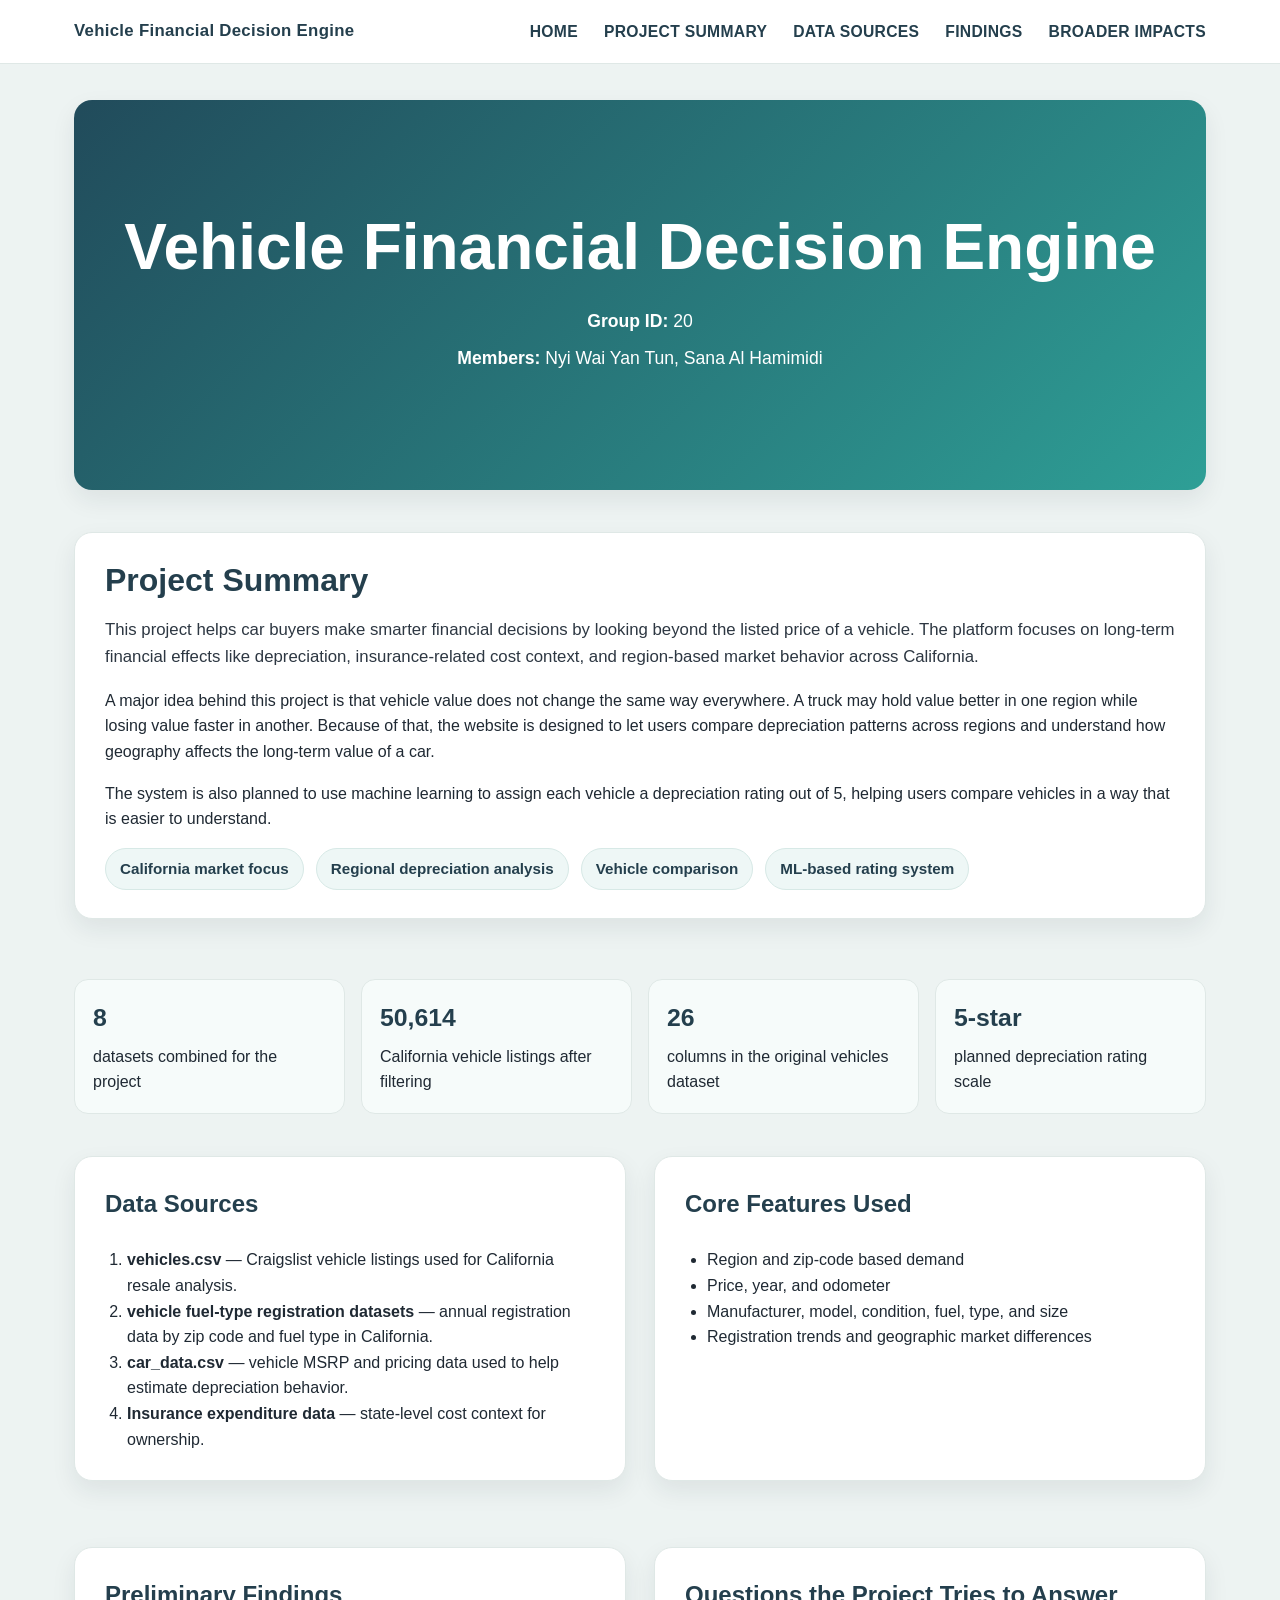
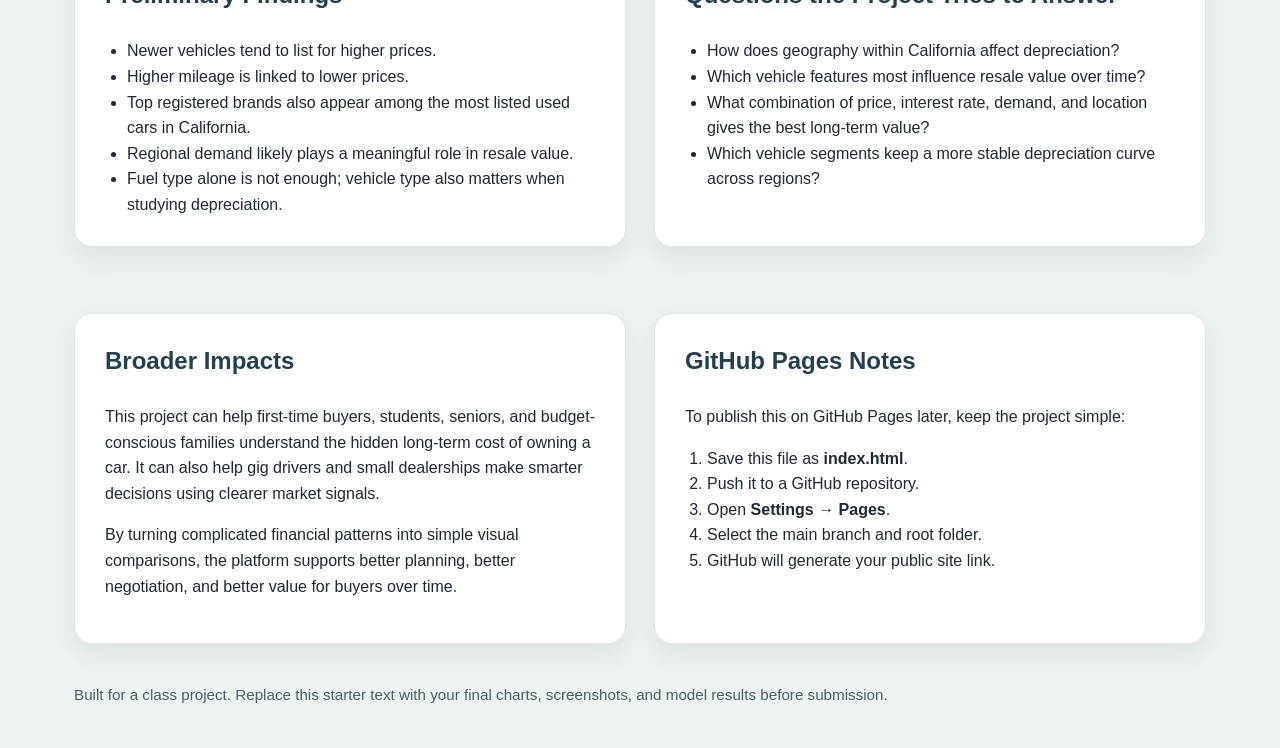
==== index.html @ 48df0db7 "Rename vehicle_financial_decision_engine_site.html to index.html" ====
<!DOCTYPE html>
<html lang="en">
<head>
  <meta charset="UTF-8" />
  <meta name="viewport" content="width=device-width, initial-scale=1.0" />
  <title>Vehicle Financial Decision Engine</title>
  <style>
    :root {
      --bg: #edf3f2;
      --card: #ffffff;
      --text: #243f4d;
      --muted: #4e5f68;
      --accent1: #214b5b;
      --accent2: #2e9f96;
      --border: #dfe8e6;
      --shadow: 0 10px 25px rgba(22, 42, 51, 0.08);
      --radius: 18px;
      --maxw: 1180px;
    }

    * { box-sizing: border-box; }
    html { scroll-behavior: smooth; }
    body {
      margin: 0;
      font-family: Arial, Helvetica, sans-serif;
      background: var(--bg);
      color: #1f2933;
      line-height: 1.6;
    }

    .navbar {
      position: sticky;
      top: 0;
      z-index: 1000;
      background: rgba(255,255,255,0.96);
      backdrop-filter: blur(8px);
      border-bottom: 1px solid var(--border);
    }

    .nav-inner {
      max-width: var(--maxw);
      margin: 0 auto;
      padding: 18px 24px;
      display: flex;
      justify-content: space-between;
      align-items: center;
      gap: 24px;
    }

    .brand {
      font-size: 1.05rem;
      font-weight: 800;
      color: var(--text);
      letter-spacing: 0.3px;
    }

    .nav-links {
      display: flex;
      flex-wrap: wrap;
      gap: 26px;
    }

    .nav-links a {
      text-decoration: none;
      color: var(--text);
      font-weight: 800;
      font-size: 0.98rem;
      letter-spacing: 0.3px;
    }

    .section {
      max-width: var(--maxw);
      margin: 0 auto;
      padding: 18px 24px 0;
    }

    .hero {
      margin-top: 18px;
      background: linear-gradient(135deg, var(--accent1), var(--accent2));
      color: white;
      border-radius: var(--radius);
      min-height: 390px;
      display: flex;
      align-items: center;
      justify-content: center;
      text-align: center;
      box-shadow: var(--shadow);
      padding: 40px 28px;
    }

    .hero h1 {
      margin: 0 0 16px;
      font-size: clamp(2rem, 5vw, 4rem);
      line-height: 1.18;
      font-weight: 800;
    }

    .hero .meta {
      margin-top: 22px;
      font-size: 1.1rem;
    }

    .hero .meta p {
      margin: 8px 0;
    }

    .card {
      background: var(--card);
      border: 1px solid var(--border);
      border-radius: var(--radius);
      box-shadow: var(--shadow);
      padding: 28px 30px;
      margin: 24px 0;
    }

    .card h2 {
      margin-top: 0;
      margin-bottom: 18px;
      color: var(--text);
      font-size: 2rem;
      line-height: 1.2;
    }

    .card h3 {
      color: var(--text);
      margin-top: 0;
      font-size: 1.5rem;
    }

    .lead {
      font-size: 1.05rem;
      color: #2d3742;
    }

    .grid-2 {
      display: grid;
      grid-template-columns: repeat(2, minmax(0, 1fr));
      gap: 28px;
    }

    .pill-row {
      display: flex;
      flex-wrap: wrap;
      gap: 12px;
      margin-top: 16px;
    }

    .pill {
      background: #eef7f6;
      color: var(--text);
      border: 1px solid #d7e9e6;
      padding: 8px 14px;
      border-radius: 999px;
      font-weight: 700;
      font-size: 0.95rem;
    }

    ul.clean, ol.clean {
      padding-left: 22px;
      margin: 0;
    }

    .stat-grid {
      display: grid;
      grid-template-columns: repeat(4, minmax(0, 1fr));
      gap: 16px;
      margin-top: 18px;
    }

    .stat {
      background: #f6fbfa;
      border: 1px solid var(--border);
      border-radius: 14px;
      padding: 18px;
    }

    .stat strong {
      display: block;
      font-size: 1.55rem;
      color: var(--text);
      margin-bottom: 6px;
    }

    .footer {
      max-width: var(--maxw);
      margin: 10px auto 40px;
      padding: 0 24px;
      color: var(--muted);
      font-size: 0.95rem;
    }

    .footer a {
      color: var(--text);
    }

    @media (max-width: 900px) {
      .grid-2, .stat-grid {
        grid-template-columns: 1fr;
      }

      .nav-inner {
        flex-direction: column;
        align-items: flex-start;
      }

      .nav-links {
        gap: 14px 18px;
      }

      .hero {
        min-height: 320px;
      }
    }
  </style>
</head>
<body>
  <header class="navbar">
    <div class="nav-inner">
      <div class="brand">Vehicle Financial Decision Engine</div>
      <nav class="nav-links">
        <a href="#home">HOME</a>
        <a href="#summary">PROJECT SUMMARY</a>
        <a href="#data">DATA SOURCES</a>
        <a href="#findings">FINDINGS</a>
        <a href="#impact">BROADER IMPACTS</a>
      </nav>
    </div>
  </header>

  <main>
    <section class="section" id="home">
      <div class="hero">
        <div>
          <h1>Vehicle Financial Decision Engine</h1>
          <div class="meta">
            <p><strong>Group ID:</strong> 20</p>
            <p><strong>Members:</strong> Nyi Wai Yan Tun, Sana Al Hamimidi</p>
          </div>
        </div>
      </div>
    </section>

    <section class="section" id="summary">
      <div class="card">
        <h2>Project Summary</h2>
        <p class="lead">
          This project helps car buyers make smarter financial decisions by looking beyond the listed price of a vehicle.
          The platform focuses on long-term financial effects like depreciation, insurance-related cost context, and
          region-based market behavior across California.
        </p>
        <p>
          A major idea behind this project is that vehicle value does not change the same way everywhere. A truck may hold
          value better in one region while losing value faster in another. Because of that, the website is designed to let
          users compare depreciation patterns across regions and understand how geography affects the long-term value of a car.
        </p>
        <p>
          The system is also planned to use machine learning to assign each vehicle a depreciation rating out of 5, helping
          users compare vehicles in a way that is easier to understand.
        </p>
        <div class="pill-row">
          <span class="pill">California market focus</span>
          <span class="pill">Regional depreciation analysis</span>
          <span class="pill">Vehicle comparison</span>
          <span class="pill">ML-based rating system</span>
        </div>
      </div>
    </section>

    <section class="section">
      <div class="stat-grid">
        <div class="stat"><strong>8</strong><span>datasets combined for the project</span></div>
        <div class="stat"><strong>50,614</strong><span>California vehicle listings after filtering</span></div>
        <div class="stat"><strong>26</strong><span>columns in the original vehicles dataset</span></div>
        <div class="stat"><strong>5-star</strong><span>planned depreciation rating scale</span></div>
      </div>
    </section>

    <section class="section" id="data">
      <div class="grid-2">
        <div class="card">
          <h3>Data Sources</h3>
          <ol class="clean">
            <li><strong>vehicles.csv</strong> — Craigslist vehicle listings used for California resale analysis.</li>
            <li><strong>vehicle fuel-type registration datasets</strong> — annual registration data by zip code and fuel type in California.</li>
            <li><strong>car_data.csv</strong> — vehicle MSRP and pricing data used to help estimate depreciation behavior.</li>
            <li><strong>Insurance expenditure data</strong> — state-level cost context for ownership.</li>
          </ol>
        </div>

        <div class="card">
          <h3>Core Features Used</h3>
          <ul class="clean">
            <li>Region and zip-code based demand</li>
            <li>Price, year, and odometer</li>
            <li>Manufacturer, model, condition, fuel, type, and size</li>
            <li>Registration trends and geographic market differences</li>
          </ul>
        </div>
      </div>
    </section>

    <section class="section" id="findings">
      <div class="grid-2">
        <div class="card">
          <h3>Preliminary Findings</h3>
          <ul class="clean">
            <li>Newer vehicles tend to list for higher prices.</li>
            <li>Higher mileage is linked to lower prices.</li>
            <li>Top registered brands also appear among the most listed used cars in California.</li>
            <li>Regional demand likely plays a meaningful role in resale value.</li>
            <li>Fuel type alone is not enough; vehicle type also matters when studying depreciation.</li>
          </ul>
        </div>

        <div class="card">
          <h3>Questions the Project Tries to Answer</h3>
          <ul class="clean">
            <li>How does geography within California affect depreciation?</li>
            <li>Which vehicle features most influence resale value over time?</li>
            <li>What combination of price, interest rate, demand, and location gives the best long-term value?</li>
            <li>Which vehicle segments keep a more stable depreciation curve across regions?</li>
          </ul>
        </div>
      </div>
    </section>

    <section class="section" id="impact">
      <div class="grid-2">
        <div class="card">
          <h3>Broader Impacts</h3>
          <p>
            This project can help first-time buyers, students, seniors, and budget-conscious families understand the hidden
            long-term cost of owning a car. It can also help gig drivers and small dealerships make smarter decisions using
            clearer market signals.
          </p>
          <p>
            By turning complicated financial patterns into simple visual comparisons, the platform supports better planning,
            better negotiation, and better value for buyers over time.
          </p>
        </div>

        <div class="card">
          <h3>GitHub Pages Notes</h3>
          <p>To publish this on GitHub Pages later, keep the project simple:</p>
          <ol class="clean">
            <li>Save this file as <strong>index.html</strong>.</li>
            <li>Push it to a GitHub repository.</li>
            <li>Open <strong>Settings → Pages</strong>.</li>
            <li>Select the main branch and root folder.</li>
            <li>GitHub will generate your public site link.</li>
          </ol>
        </div>
      </div>
    </section>
  </main>

  <footer class="footer">
    <p>
      Built for a class project. Replace this starter text with your final charts, screenshots, and model results before submission.
    </p>
  </footer>
</body>
</html>
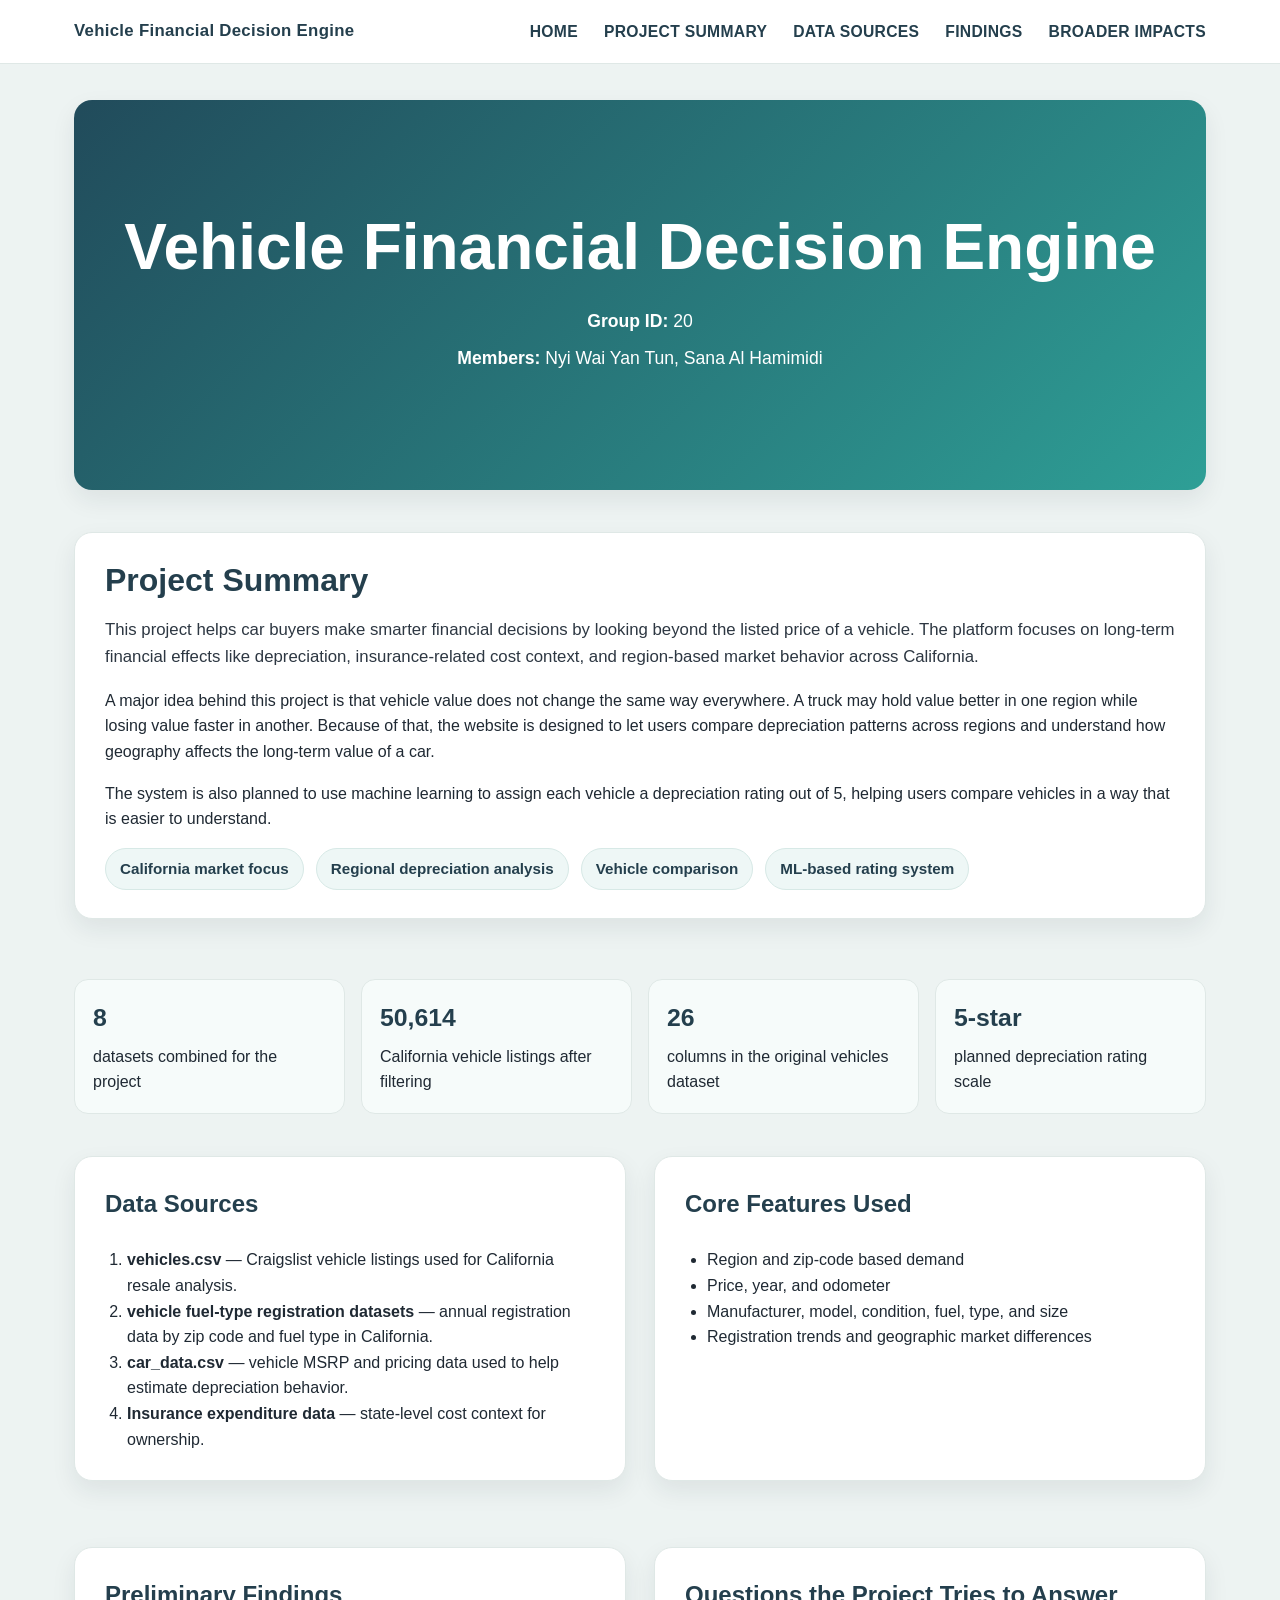
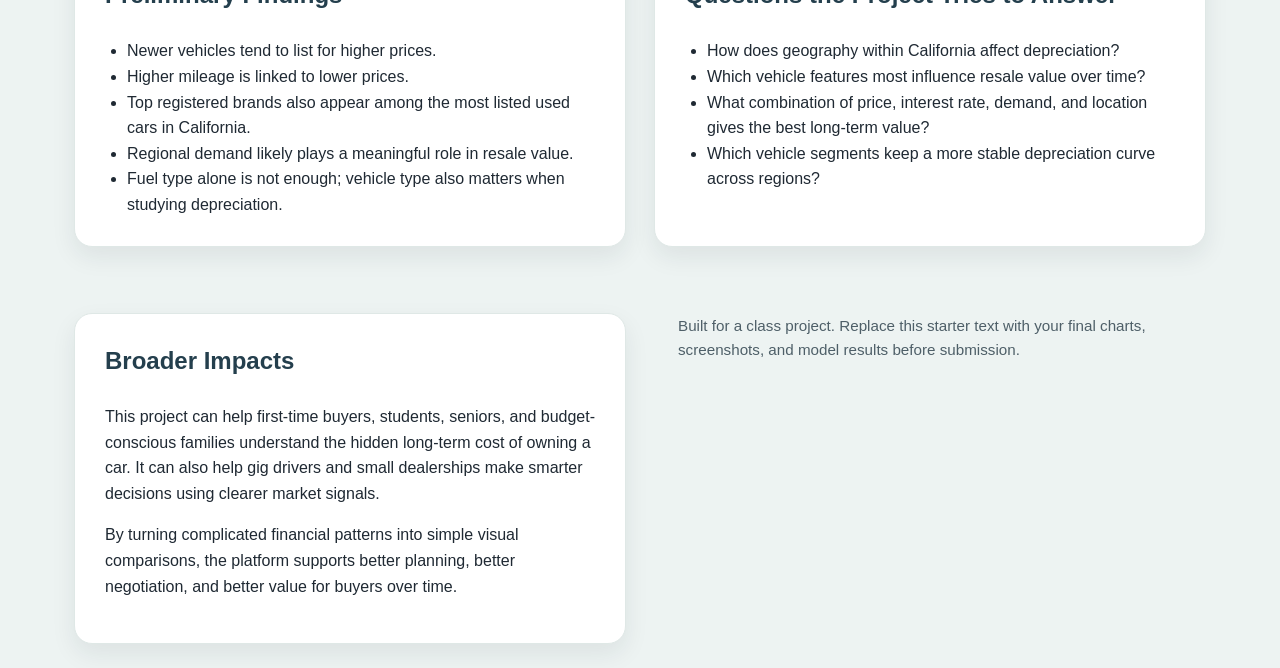
==== commit fc8b8d23: "index.html" ====
--- a/index.html
+++ b/index.html
@@ -339,21 +339,7 @@
           </p>
         </div>
 
-        <div class="card">
-          <h3>GitHub Pages Notes</h3>
-          <p>To publish this on GitHub Pages later, keep the project simple:</p>
-          <ol class="clean">
-            <li>Save this file as <strong>index.html</strong>.</li>
-            <li>Push it to a GitHub repository.</li>
-            <li>Open <strong>Settings → Pages</strong>.</li>
-            <li>Select the main branch and root folder.</li>
-            <li>GitHub will generate your public site link.</li>
-          </ol>
-        </div>
-      </div>
-    </section>
-  </main>
-
+       
   <footer class="footer">
     <p>
       Built for a class project. Replace this starter text with your final charts, screenshots, and model results before submission.
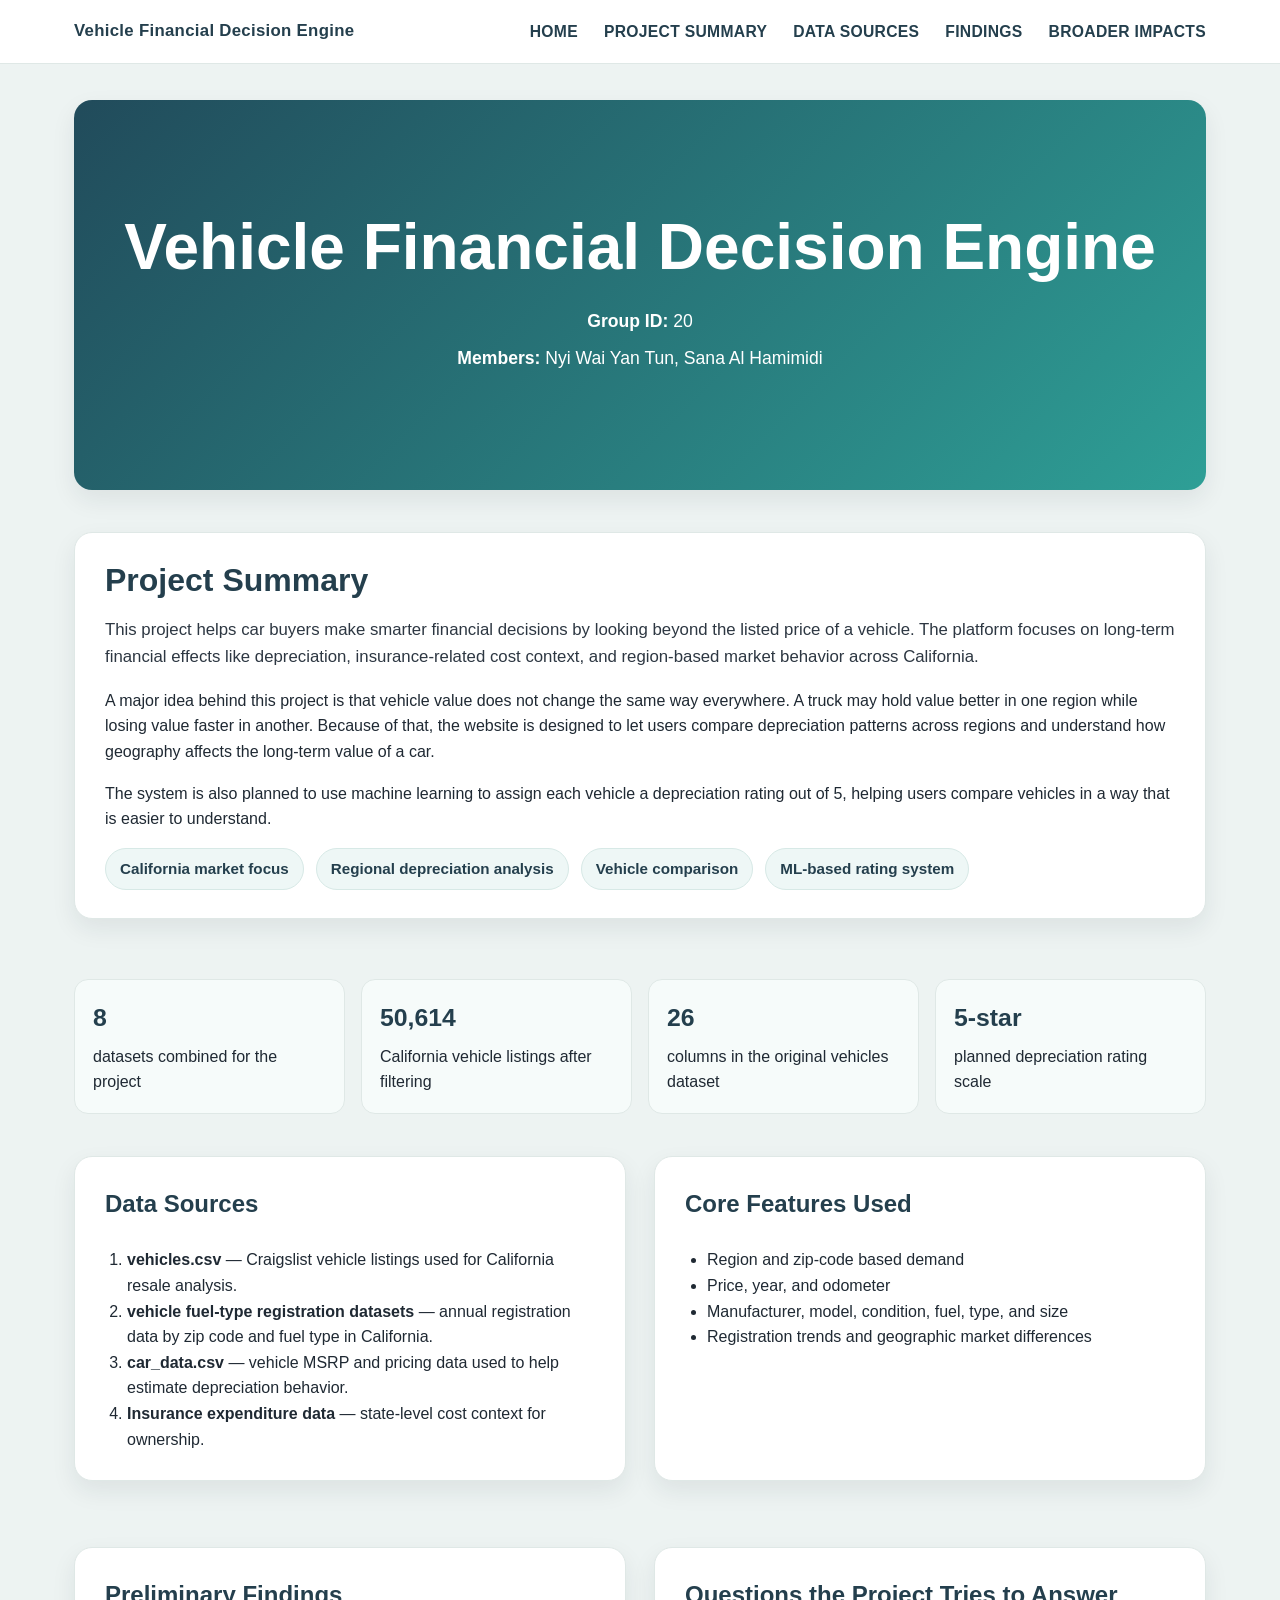
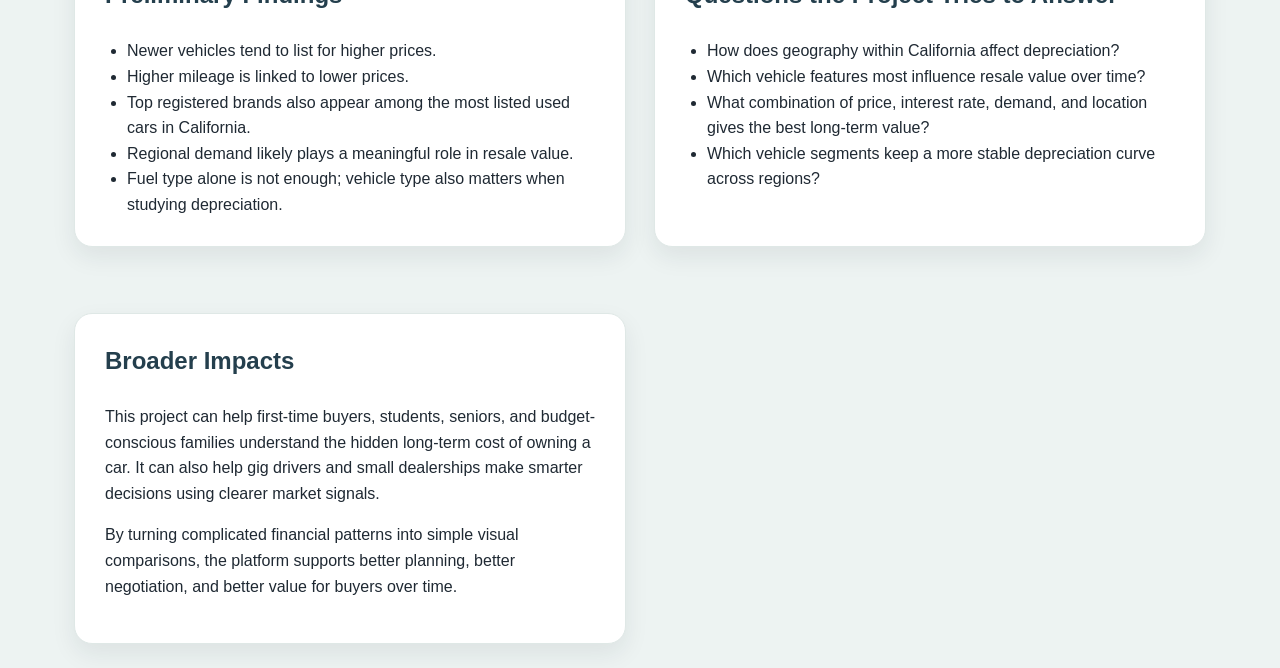
==== commit cb7ae58f: "index.html" ====
--- a/index.html
+++ b/index.html
@@ -342,7 +342,7 @@
        
   <footer class="footer">
     <p>
-      Built for a class project. Replace this starter text with your final charts, screenshots, and model results before submission.
+      
     </p>
   </footer>
 </body>
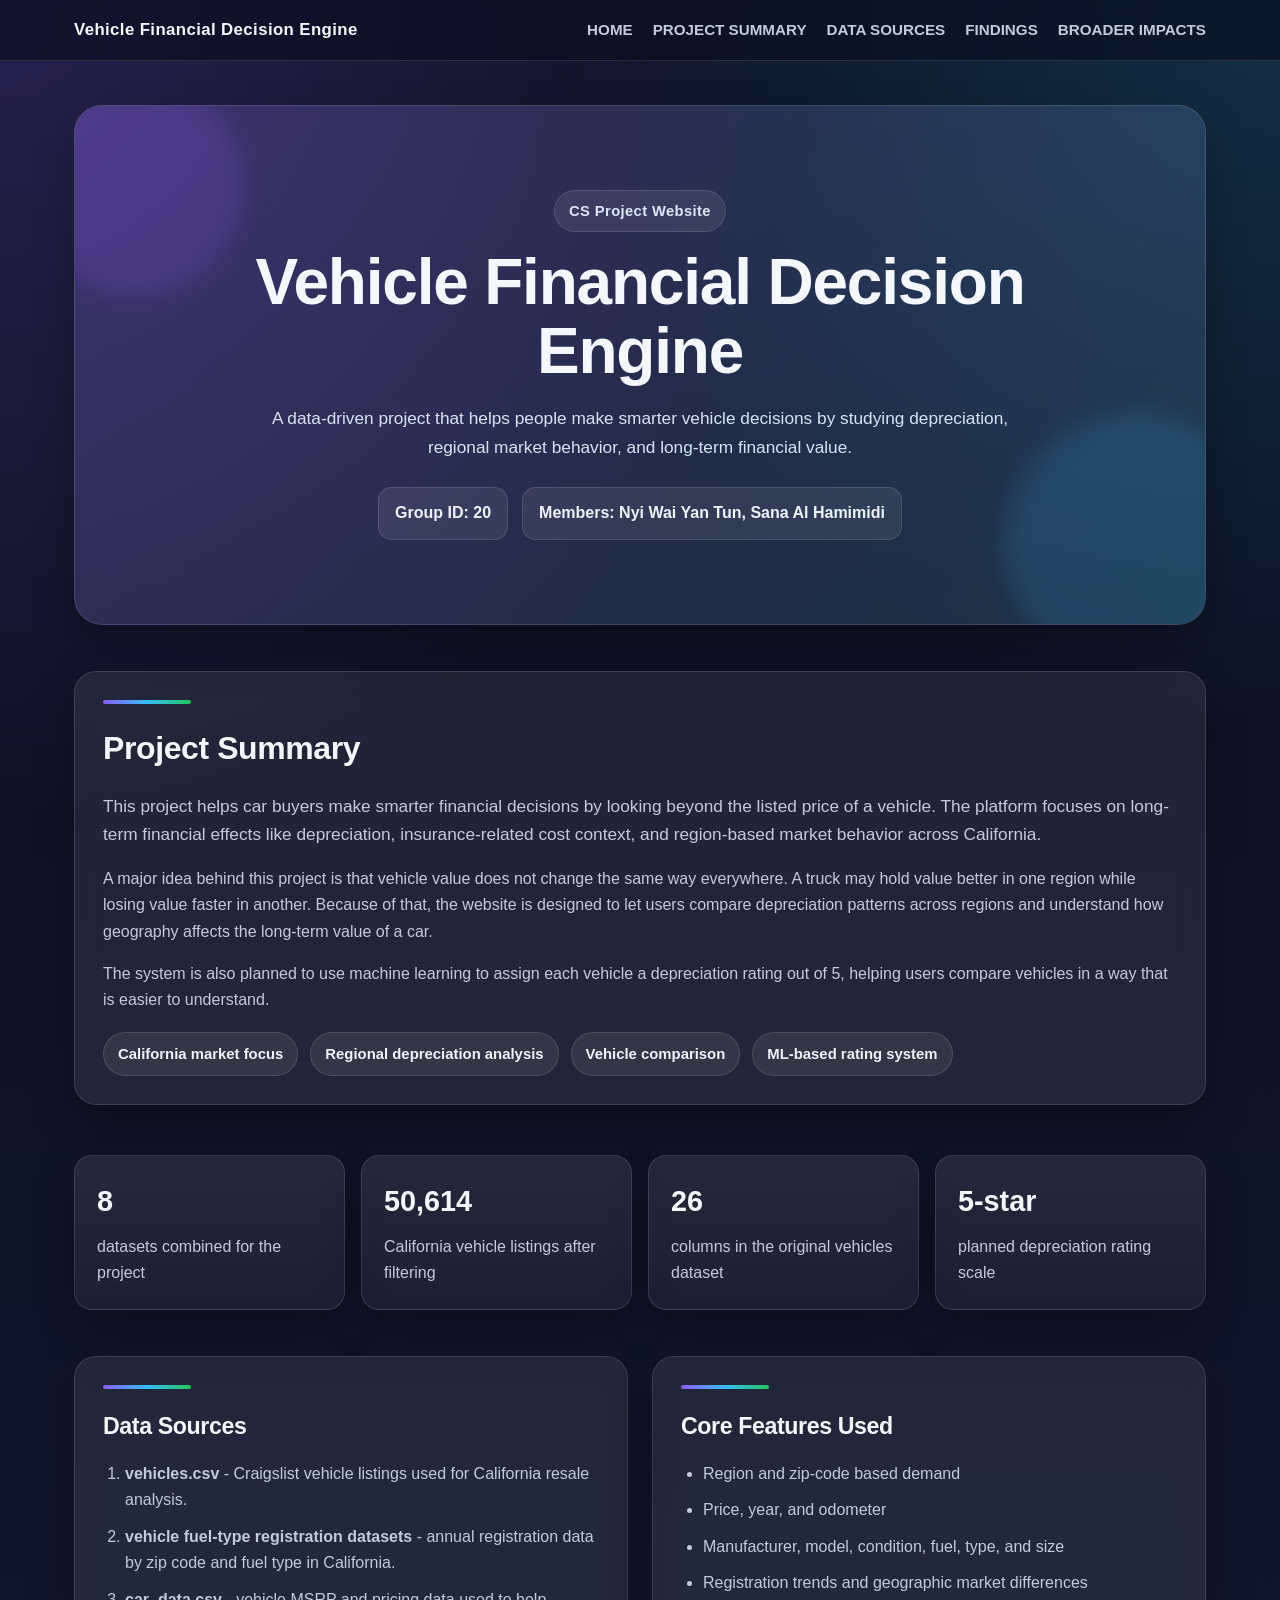
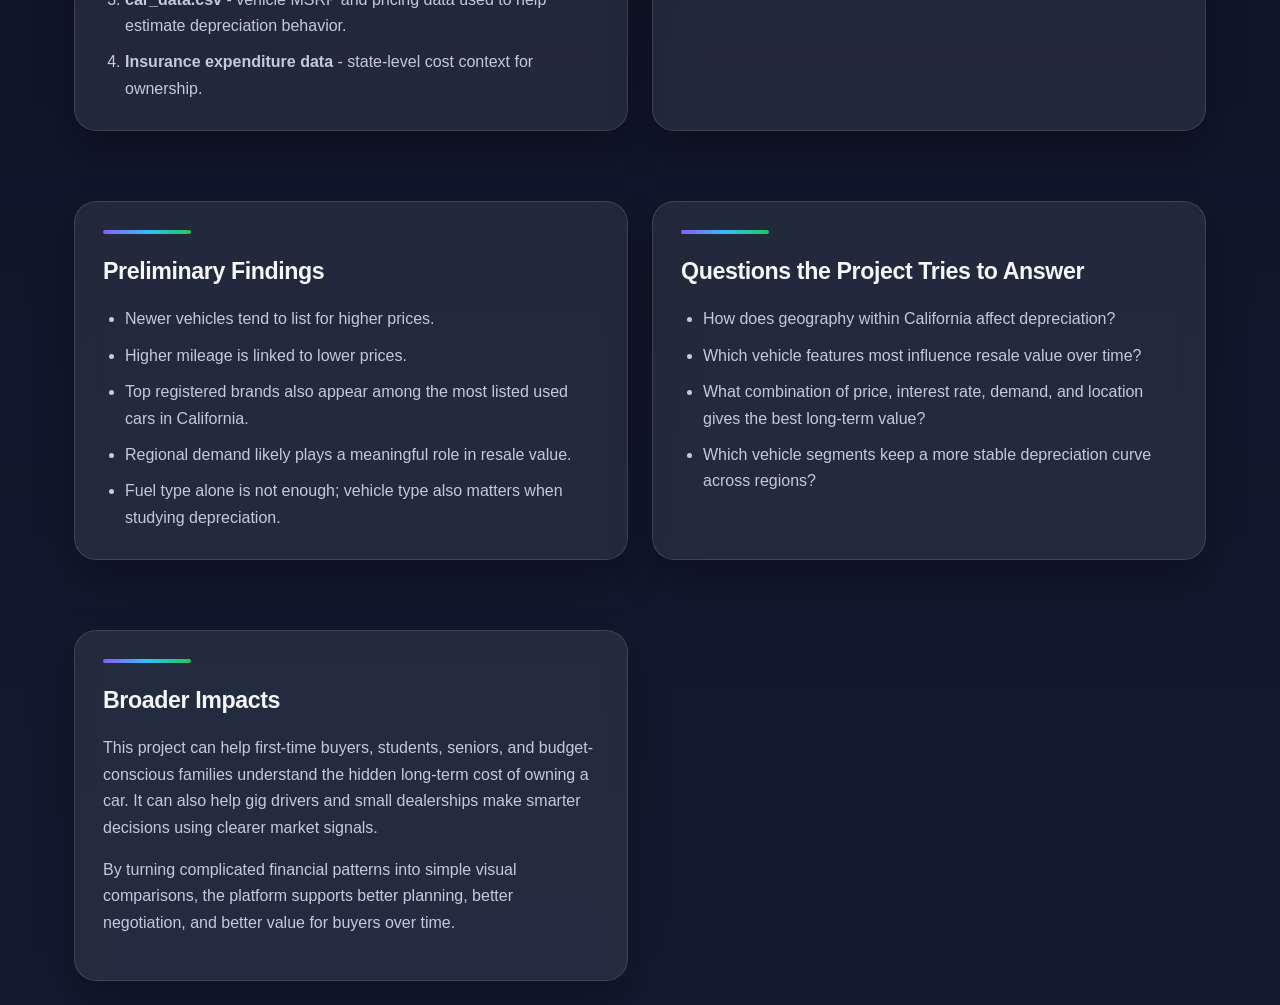
==== commit e49b5bea: "index.html" ====
--- a/index.html
+++ b/index.html
@@ -6,15 +6,18 @@
   <title>Vehicle Financial Decision Engine</title>
   <style>
     :root {
-      --bg: #edf3f2;
-      --card: #ffffff;
-      --text: #243f4d;
-      --muted: #4e5f68;
-      --accent1: #214b5b;
-      --accent2: #2e9f96;
-      --border: #dfe8e6;
-      --shadow: 0 10px 25px rgba(22, 42, 51, 0.08);
-      --radius: 18px;
+      --bg: #0b1020;
+      --bg2: #121a30;
+      --panel: rgba(255,255,255,0.08);
+      --panel-solid: #151d35;
+      --text: #f4f7fb;
+      --muted: #c2cbdb;
+      --line: rgba(255,255,255,0.12);
+      --accent: #8b5cf6;
+      --accent2: #22c55e;
+      --accent3: #38bdf8;
+      --shadow: 0 18px 40px rgba(0,0,0,0.28);
+      --radius: 22px;
       --maxw: 1180px;
     }
 
@@ -22,178 +25,258 @@
     html { scroll-behavior: smooth; }
     body {
       margin: 0;
-      font-family: Arial, Helvetica, sans-serif;
-      background: var(--bg);
-      color: #1f2933;
-      line-height: 1.6;
-    }
+      font-family: Inter, Arial, Helvetica, sans-serif;
+      color: var(--text);
+      background:
+        radial-gradient(circle at top left, rgba(139,92,246,0.22), transparent 28%),
+        radial-gradient(circle at top right, rgba(56,189,248,0.18), transparent 25%),
+        linear-gradient(180deg, var(--bg), var(--bg2));
+      line-height: 1.65;
+    }
+
+    a { color: inherit; }
 
     .navbar {
       position: sticky;
       top: 0;
       z-index: 1000;
-      background: rgba(255,255,255,0.96);
-      backdrop-filter: blur(8px);
-      border-bottom: 1px solid var(--border);
+      background: rgba(11,16,32,0.72);
+      backdrop-filter: blur(14px);
+      border-bottom: 1px solid var(--line);
     }
 
     .nav-inner {
       max-width: var(--maxw);
       margin: 0 auto;
-      padding: 18px 24px;
+      padding: 16px 24px;
       display: flex;
       justify-content: space-between;
       align-items: center;
-      gap: 24px;
+      gap: 22px;
     }
 
     .brand {
+      font-weight: 800;
+      letter-spacing: 0.4px;
       font-size: 1.05rem;
-      font-weight: 800;
-      color: var(--text);
-      letter-spacing: 0.3px;
     }
 
     .nav-links {
       display: flex;
       flex-wrap: wrap;
-      gap: 26px;
+      gap: 20px;
     }
 
     .nav-links a {
       text-decoration: none;
-      color: var(--text);
-      font-weight: 800;
-      font-size: 0.98rem;
-      letter-spacing: 0.3px;
-    }
+      color: var(--muted);
+      font-weight: 700;
+      font-size: 0.95rem;
+      transition: 0.2s ease;
+    }
+
+    .nav-links a:hover { color: var(--text); }
 
     .section {
       max-width: var(--maxw);
       margin: 0 auto;
-      padding: 18px 24px 0;
+      padding: 22px 24px 0;
     }
 
     .hero {
-      margin-top: 18px;
-      background: linear-gradient(135deg, var(--accent1), var(--accent2));
-      color: white;
-      border-radius: var(--radius);
-      min-height: 390px;
+      margin-top: 22px;
+      border: 1px solid var(--line);
+      border-radius: 28px;
+      box-shadow: var(--shadow);
+      overflow: hidden;
+      background:
+        linear-gradient(135deg, rgba(139,92,246,0.18), rgba(56,189,248,0.1)),
+        rgba(255,255,255,0.05);
+    }
+
+    .hero-inner {
+      padding: 84px 42px;
+      min-height: 430px;
+      display: grid;
+      place-items: center;
+      text-align: center;
+      position: relative;
+    }
+
+    .hero-inner::before,
+    .hero-inner::after {
+      content: "";
+      position: absolute;
+      border-radius: 999px;
+      filter: blur(12px);
+      opacity: 0.85;
+    }
+
+    .hero-inner::before {
+      width: 220px;
+      height: 220px;
+      background: rgba(139,92,246,0.24);
+      top: -30px;
+      left: -50px;
+    }
+
+    .hero-inner::after {
+      width: 260px;
+      height: 260px;
+      background: rgba(56,189,248,0.18);
+      bottom: -50px;
+      right: -60px;
+    }
+
+    .hero-content {
+      position: relative;
+      z-index: 1;
+      max-width: 940px;
+    }
+
+    .eyebrow {
+      display: inline-block;
+      margin-bottom: 16px;
+      padding: 8px 14px;
+      border-radius: 999px;
+      background: rgba(255,255,255,0.08);
+      border: 1px solid var(--line);
+      color: #dce7f9;
+      font-size: 0.92rem;
+      font-weight: 700;
+      letter-spacing: 0.4px;
+    }
+
+    .hero h1 {
+      margin: 0;
+      font-size: clamp(2.3rem, 5vw, 4.7rem);
+      line-height: 1.08;
+      letter-spacing: -1.2px;
+    }
+
+    .hero p {
+      margin: 18px auto 0;
+      max-width: 760px;
+      color: #d7e3f4;
+      font-size: 1.08rem;
+    }
+
+    .hero-meta {
+      margin-top: 26px;
       display: flex;
-      align-items: center;
       justify-content: center;
-      text-align: center;
-      box-shadow: var(--shadow);
-      padding: 40px 28px;
-    }
-
-    .hero h1 {
-      margin: 0 0 16px;
-      font-size: clamp(2rem, 5vw, 4rem);
-      line-height: 1.18;
-      font-weight: 800;
-    }
-
-    .hero .meta {
-      margin-top: 22px;
-      font-size: 1.1rem;
-    }
-
-    .hero .meta p {
-      margin: 8px 0;
+      gap: 14px;
+      flex-wrap: wrap;
+    }
+
+    .hero-badge {
+      padding: 12px 16px;
+      border-radius: 14px;
+      background: rgba(255,255,255,0.08);
+      border: 1px solid var(--line);
+      font-weight: 700;
+      color: #edf4ff;
     }
 
     .card {
-      background: var(--card);
-      border: 1px solid var(--border);
+      background: var(--panel);
+      border: 1px solid var(--line);
       border-radius: var(--radius);
       box-shadow: var(--shadow);
-      padding: 28px 30px;
+      padding: 28px;
       margin: 24px 0;
-    }
-
-    .card h2 {
+      backdrop-filter: blur(12px);
+    }
+
+    .card h2,
+    .card h3 {
       margin-top: 0;
-      margin-bottom: 18px;
-      color: var(--text);
-      font-size: 2rem;
-      line-height: 1.2;
-    }
-
-    .card h3 {
-      color: var(--text);
-      margin-top: 0;
-      font-size: 1.5rem;
-    }
+      margin-bottom: 16px;
+      letter-spacing: -0.4px;
+    }
+
+    .card h2 { font-size: 2rem; }
+    .card h3 { font-size: 1.45rem; }
 
     .lead {
-      font-size: 1.05rem;
-      color: #2d3742;
+      font-size: 1.08rem;
+      color: #e4ecf8;
     }
 
     .grid-2 {
       display: grid;
       grid-template-columns: repeat(2, minmax(0, 1fr));
-      gap: 28px;
+      gap: 24px;
     }
 
     .pill-row {
       display: flex;
       flex-wrap: wrap;
       gap: 12px;
-      margin-top: 16px;
+      margin-top: 18px;
     }
 
     .pill {
-      background: #eef7f6;
-      color: var(--text);
-      border: 1px solid #d7e9e6;
-      padding: 8px 14px;
+      padding: 9px 14px;
       border-radius: 999px;
+      background: rgba(255,255,255,0.08);
+      border: 1px solid var(--line);
+      color: #eef5ff;
       font-weight: 700;
-      font-size: 0.95rem;
-    }
-
-    ul.clean, ol.clean {
-      padding-left: 22px;
-      margin: 0;
+      font-size: 0.93rem;
     }
 
     .stat-grid {
       display: grid;
       grid-template-columns: repeat(4, minmax(0, 1fr));
       gap: 16px;
-      margin-top: 18px;
+      margin-top: 4px;
     }
 
     .stat {
-      background: #f6fbfa;
-      border: 1px solid var(--border);
-      border-radius: 14px;
-      padding: 18px;
+      background: linear-gradient(180deg, rgba(255,255,255,0.09), rgba(255,255,255,0.05));
+      border: 1px solid var(--line);
+      border-radius: 18px;
+      padding: 22px;
+      box-shadow: var(--shadow);
     }
 
     .stat strong {
       display: block;
-      font-size: 1.55rem;
-      color: var(--text);
-      margin-bottom: 6px;
-    }
+      font-size: 1.8rem;
+      margin-bottom: 8px;
+    }
+
+    .stat span,
+    .card p,
+    .card li {
+      color: var(--muted);
+    }
+
+    .accent-line {
+      height: 4px;
+      width: 88px;
+      border-radius: 999px;
+      background: linear-gradient(90deg, var(--accent), var(--accent3), var(--accent2));
+      margin-bottom: 18px;
+    }
+
+    ul.clean, ol.clean {
+      padding-left: 22px;
+      margin: 0;
+    }
+
+    li + li { margin-top: 10px; }
 
     .footer {
       max-width: var(--maxw);
-      margin: 10px auto 40px;
+      margin: 18px auto 42px;
       padding: 0 24px;
       color: var(--muted);
       font-size: 0.95rem;
     }
 
-    .footer a {
-      color: var(--text);
-    }
-
-    @media (max-width: 900px) {
+    @media (max-width: 920px) {
       .grid-2, .stat-grid {
         grid-template-columns: 1fr;
       }
@@ -203,12 +286,9 @@
         align-items: flex-start;
       }
 
-      .nav-links {
-        gap: 14px 18px;
-      }
-
-      .hero {
-        min-height: 320px;
+      .hero-inner {
+        padding: 64px 24px;
+        min-height: 360px;
       }
     }
   </style>
@@ -230,11 +310,18 @@
   <main>
     <section class="section" id="home">
       <div class="hero">
-        <div>
-          <h1>Vehicle Financial Decision Engine</h1>
-          <div class="meta">
-            <p><strong>Group ID:</strong> 20</p>
-            <p><strong>Members:</strong> Nyi Wai Yan Tun, Sana Al Hamimidi</p>
+        <div class="hero-inner">
+          <div class="hero-content">
+            <div class="eyebrow">CS Project Website</div>
+            <h1>Vehicle Financial Decision Engine</h1>
+            <p>
+              A data-driven project that helps people make smarter vehicle decisions by studying depreciation,
+              regional market behavior, and long-term financial value.
+            </p>
+            <div class="hero-meta">
+              <div class="hero-badge">Group ID: 20</div>
+              <div class="hero-badge">Members: Nyi Wai Yan Tun, Sana Al Hamimidi</div>
+            </div>
           </div>
         </div>
       </div>
@@ -242,6 +329,7 @@
 
     <section class="section" id="summary">
       <div class="card">
+        <div class="accent-line"></div>
         <h2>Project Summary</h2>
         <p class="lead">
           This project helps car buyers make smarter financial decisions by looking beyond the listed price of a vehicle.
@@ -278,16 +366,18 @@
     <section class="section" id="data">
       <div class="grid-2">
         <div class="card">
+          <div class="accent-line"></div>
           <h3>Data Sources</h3>
           <ol class="clean">
-            <li><strong>vehicles.csv</strong> — Craigslist vehicle listings used for California resale analysis.</li>
-            <li><strong>vehicle fuel-type registration datasets</strong> — annual registration data by zip code and fuel type in California.</li>
-            <li><strong>car_data.csv</strong> — vehicle MSRP and pricing data used to help estimate depreciation behavior.</li>
-            <li><strong>Insurance expenditure data</strong> — state-level cost context for ownership.</li>
+            <li><strong>vehicles.csv</strong> - Craigslist vehicle listings used for California resale analysis.</li>
+            <li><strong>vehicle fuel-type registration datasets</strong> - annual registration data by zip code and fuel type in California.</li>
+            <li><strong>car_data.csv</strong> - vehicle MSRP and pricing data used to help estimate depreciation behavior.</li>
+            <li><strong>Insurance expenditure data</strong> - state-level cost context for ownership.</li>
           </ol>
         </div>
 
         <div class="card">
+          <div class="accent-line"></div>
           <h3>Core Features Used</h3>
           <ul class="clean">
             <li>Region and zip-code based demand</li>
@@ -302,6 +392,7 @@
     <section class="section" id="findings">
       <div class="grid-2">
         <div class="card">
+          <div class="accent-line"></div>
           <h3>Preliminary Findings</h3>
           <ul class="clean">
             <li>Newer vehicles tend to list for higher prices.</li>
@@ -313,6 +404,7 @@
         </div>
 
         <div class="card">
+          <div class="accent-line"></div>
           <h3>Questions the Project Tries to Answer</h3>
           <ul class="clean">
             <li>How does geography within California affect depreciation?</li>
@@ -327,6 +419,7 @@
     <section class="section" id="impact">
       <div class="grid-2">
         <div class="card">
+          <div class="accent-line"></div>
           <h3>Broader Impacts</h3>
           <p>
             This project can help first-time buyers, students, seniors, and budget-conscious families understand the hidden
@@ -339,7 +432,7 @@
           </p>
         </div>
 
-       
+     
   <footer class="footer">
     <p>
       
@@ -347,3 +440,4 @@
   </footer>
 </body>
 </html>
+
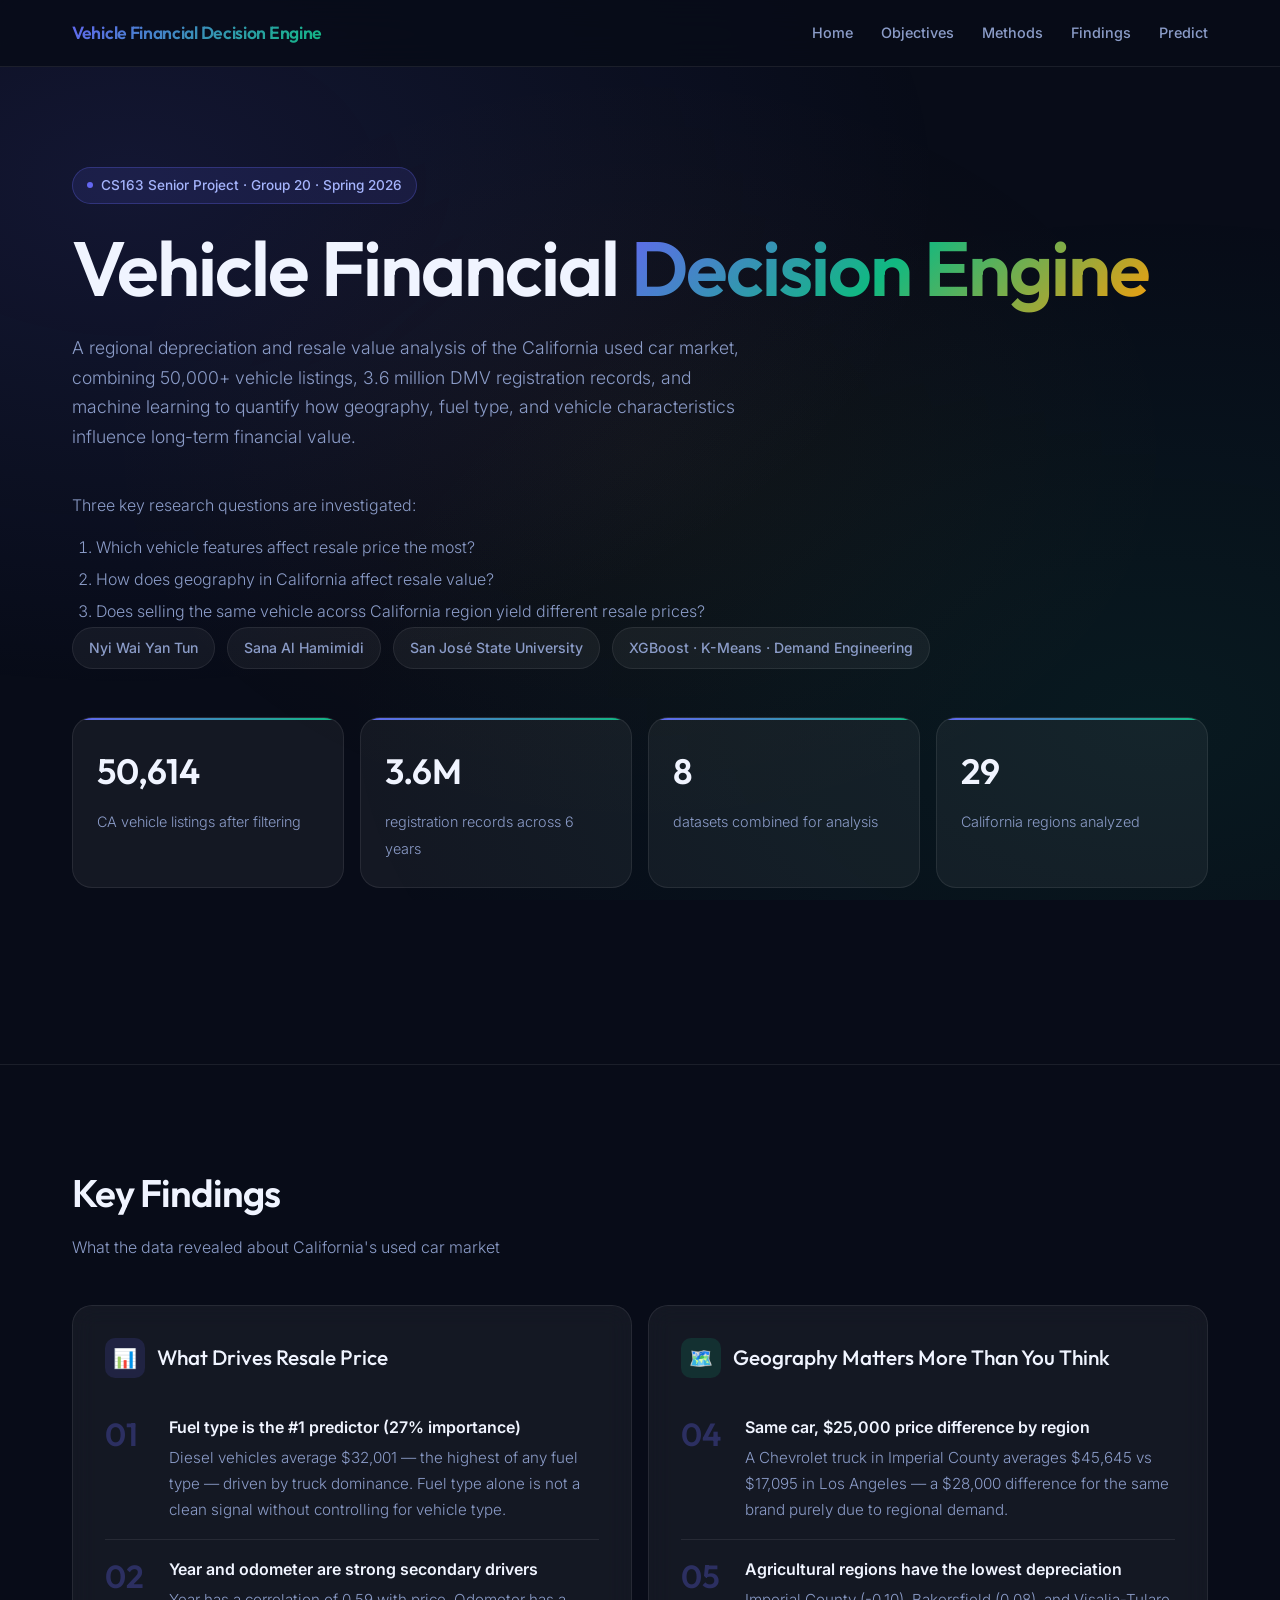
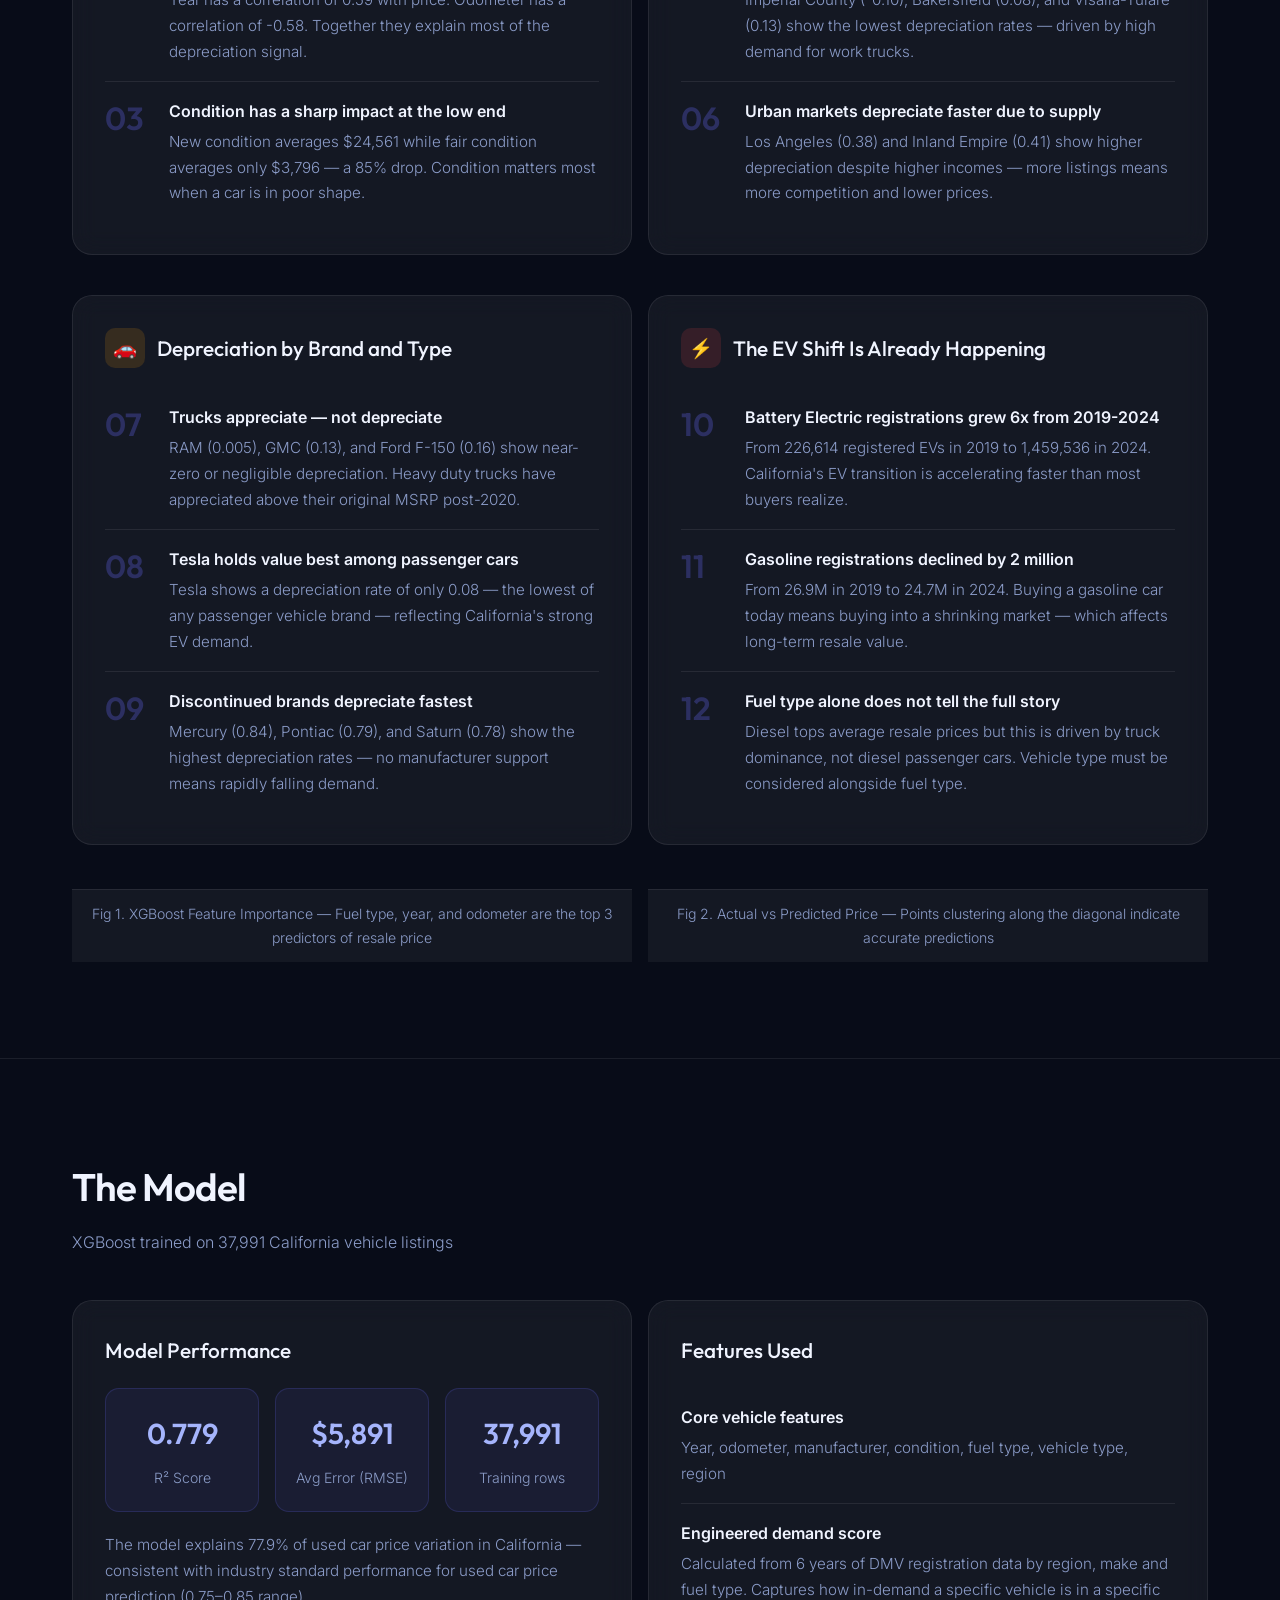
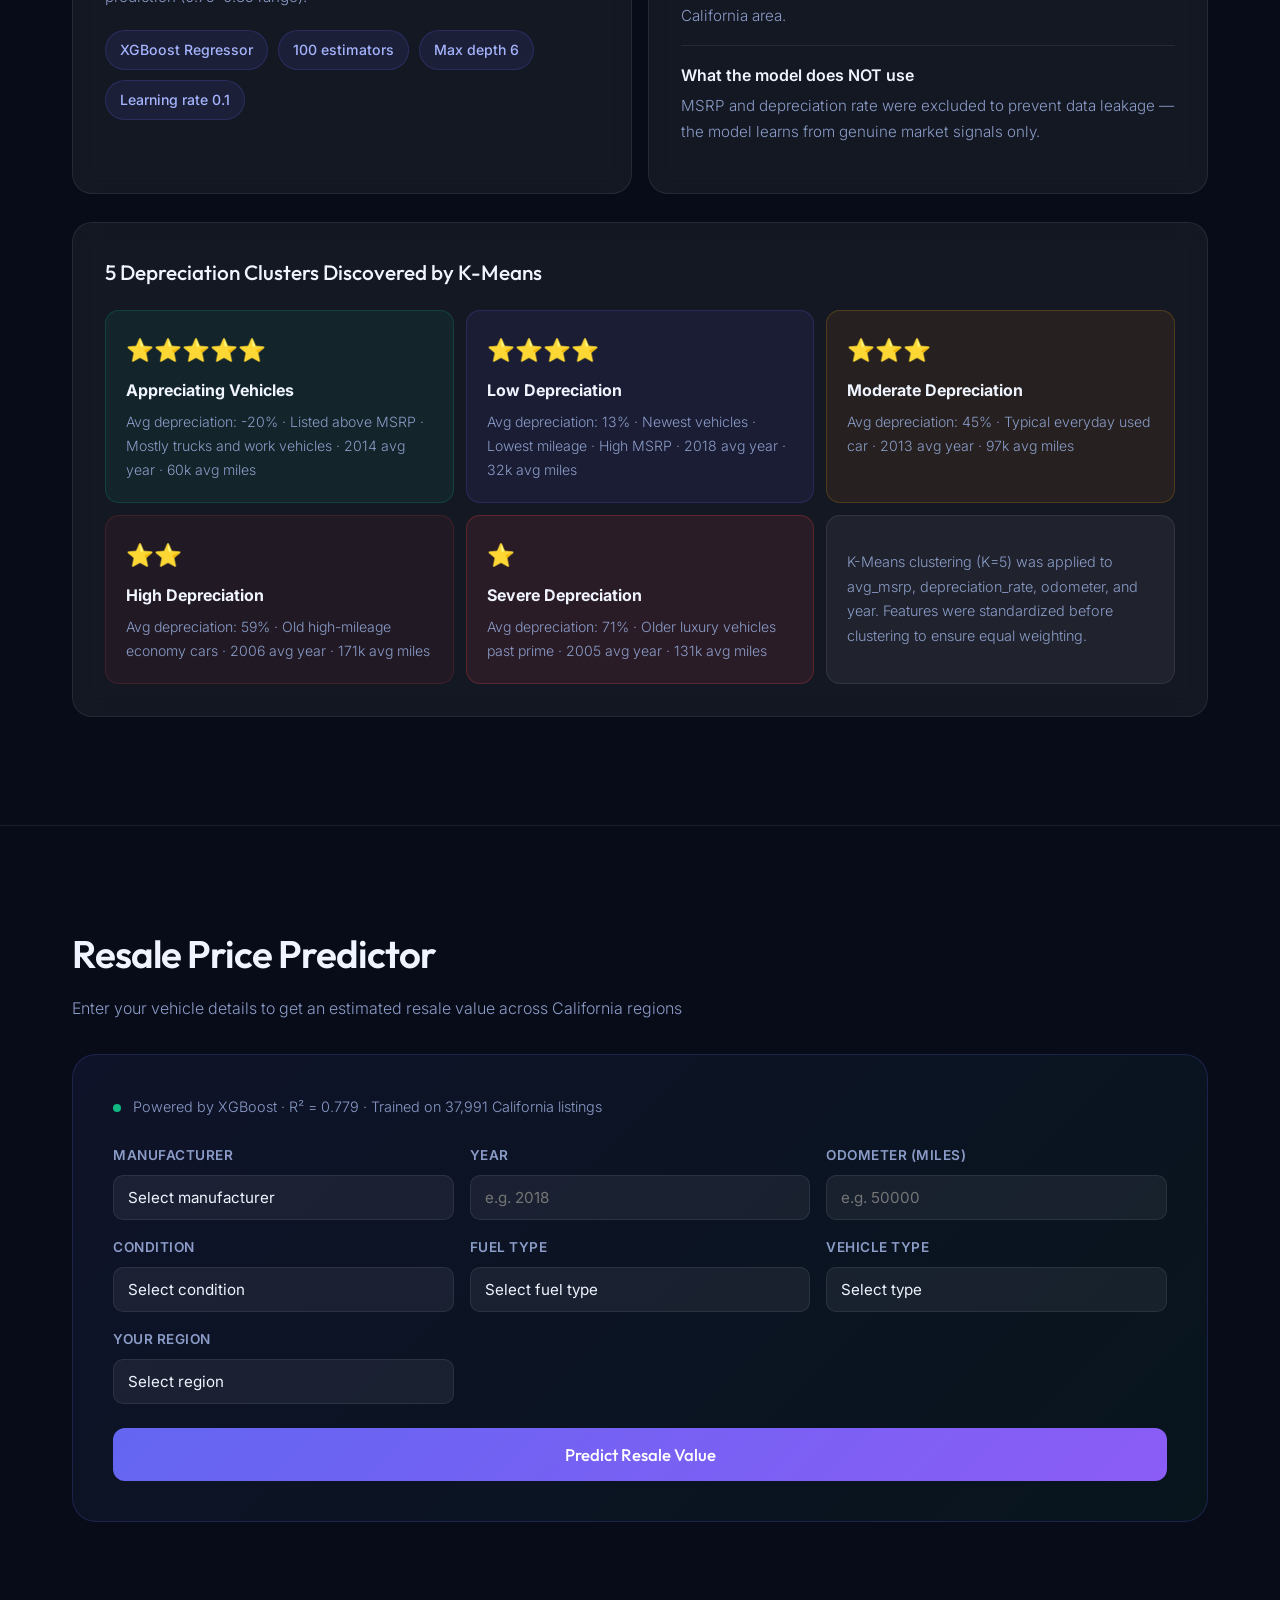
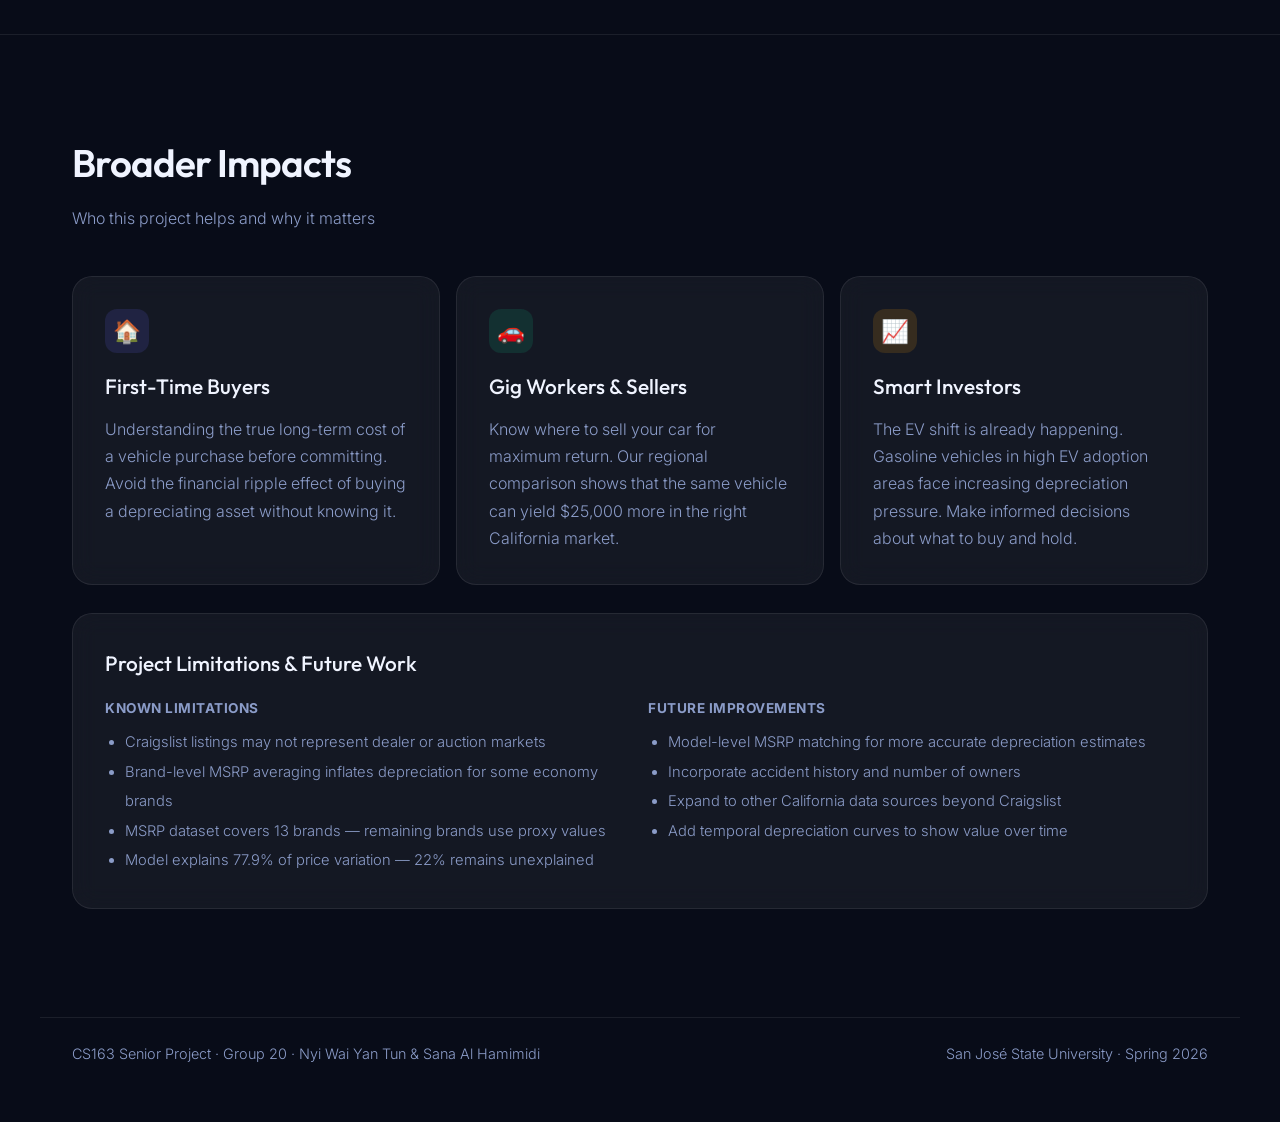
==== commit 0fee51fd: "Add files via upload" ====
--- a/index.html
+++ b/index.html
@@ -4,440 +4,1200 @@
   <meta charset="UTF-8" />
   <meta name="viewport" content="width=device-width, initial-scale=1.0" />
   <title>Vehicle Financial Decision Engine</title>
+  <link href="https://fonts.googleapis.com/css2?family=Outfit:wght@300;400;500;600;700&family=Inter:wght@300;400;500&display=swap" rel="stylesheet">
   <style>
     :root {
-      --bg: #0b1020;
-      --bg2: #121a30;
-      --panel: rgba(255,255,255,0.08);
-      --panel-solid: #151d35;
-      --text: #f4f7fb;
-      --muted: #c2cbdb;
-      --line: rgba(255,255,255,0.12);
-      --accent: #8b5cf6;
-      --accent2: #22c55e;
-      --accent3: #38bdf8;
-      --shadow: 0 18px 40px rgba(0,0,0,0.28);
-      --radius: 22px;
-      --maxw: 1180px;
-    }
-
-    * { box-sizing: border-box; }
+      --bg: #080c18;
+      --bg2: #0d1225;
+      --panel: rgba(255,255,255,0.05);
+      --panel-solid: #111827;
+      --text: #f0f4ff;
+      --muted: #8b9cc8;
+      --line: rgba(255,255,255,0.08);
+      --accent: #6366f1;
+      --accent2: #10b981;
+      --accent3: #f59e0b;
+      --accent4: #ef4444;
+      --shadow: 0 24px 60px rgba(0,0,0,0.4);
+      --radius: 20px;
+      --maxw: 1200px;
+    }
+
+    * { box-sizing: border-box; margin: 0; padding: 0; }
     html { scroll-behavior: smooth; }
+
     body {
-      margin: 0;
-      font-family: Inter, Arial, Helvetica, sans-serif;
+      font-family: 'Inter', sans-serif;
+      font-weight: 300;
       color: var(--text);
+      background: var(--bg);
+      line-height: 1.7;
+      overflow-x: hidden;
+    }
+
+    body::before {
+      content: '';
+      position: fixed;
+      top: 0; left: 0; right: 0; bottom: 0;
       background:
-        radial-gradient(circle at top left, rgba(139,92,246,0.22), transparent 28%),
-        radial-gradient(circle at top right, rgba(56,189,248,0.18), transparent 25%),
-        linear-gradient(180deg, var(--bg), var(--bg2));
-      line-height: 1.65;
-    }
-
-    a { color: inherit; }
+        radial-gradient(ellipse at 10% 20%, rgba(99,102,241,0.12) 0%, transparent 50%),
+        radial-gradient(ellipse at 90% 80%, rgba(16,185,129,0.08) 0%, transparent 50%),
+        radial-gradient(ellipse at 50% 50%, rgba(245,158,11,0.04) 0%, transparent 60%);
+      pointer-events: none;
+      z-index: 0;
+    }
 
     .navbar {
       position: sticky;
       top: 0;
       z-index: 1000;
-      background: rgba(11,16,32,0.72);
-      backdrop-filter: blur(14px);
+      background: rgba(8,12,24,0.85);
+      backdrop-filter: blur(20px);
       border-bottom: 1px solid var(--line);
     }
 
     .nav-inner {
       max-width: var(--maxw);
       margin: 0 auto;
-      padding: 16px 24px;
+      padding: 18px 32px;
       display: flex;
       justify-content: space-between;
       align-items: center;
-      gap: 22px;
     }
 
     .brand {
-      font-weight: 800;
-      letter-spacing: 0.4px;
-      font-size: 1.05rem;
-    }
-
-    .nav-links {
-      display: flex;
-      flex-wrap: wrap;
-      gap: 20px;
-    }
-
+      font-family: 'Outfit', sans-serif;
+      font-weight: 600;
+      font-size: 1.1rem;
+      letter-spacing: -0.3px;
+      background: linear-gradient(135deg, var(--accent), var(--accent2));
+      -webkit-background-clip: text;
+      -webkit-text-fill-color: transparent;
+    }
+
+    .nav-links { display: flex; gap: 28px; }
     .nav-links a {
       text-decoration: none;
       color: var(--muted);
-      font-weight: 700;
-      font-size: 0.95rem;
-      transition: 0.2s ease;
-    }
-
+      font-size: 0.9rem;
+      font-weight: 500;
+      transition: color 0.2s;
+    }
     .nav-links a:hover { color: var(--text); }
 
     .section {
       max-width: var(--maxw);
       margin: 0 auto;
-      padding: 22px 24px 0;
-    }
-
-    .hero {
-      margin-top: 22px;
-      border: 1px solid var(--line);
-      border-radius: 28px;
-      box-shadow: var(--shadow);
-      overflow: hidden;
-      background:
-        linear-gradient(135deg, rgba(139,92,246,0.18), rgba(56,189,248,0.1)),
-        rgba(255,255,255,0.05);
-    }
-
-    .hero-inner {
-      padding: 84px 42px;
-      min-height: 430px;
-      display: grid;
-      place-items: center;
-      text-align: center;
-      position: relative;
-    }
-
-    .hero-inner::before,
-    .hero-inner::after {
-      content: "";
-      position: absolute;
-      border-radius: 999px;
-      filter: blur(12px);
-      opacity: 0.85;
-    }
-
-    .hero-inner::before {
-      width: 220px;
-      height: 220px;
-      background: rgba(139,92,246,0.24);
-      top: -30px;
-      left: -50px;
-    }
-
-    .hero-inner::after {
-      width: 260px;
-      height: 260px;
-      background: rgba(56,189,248,0.18);
-      bottom: -50px;
-      right: -60px;
-    }
-
-    .hero-content {
+      padding: 0 32px;
       position: relative;
       z-index: 1;
-      max-width: 940px;
-    }
-
-    .eyebrow {
-      display: inline-block;
-      margin-bottom: 16px;
-      padding: 8px 14px;
+    }
+
+    /* HERO */
+    .hero {
+      padding: 100px 32px 80px;
+      max-width: var(--maxw);
+      margin: 0 auto;
+      position: relative;
+      z-index: 1;
+    }
+
+    .hero-eyebrow {
+      display: inline-flex;
+      align-items: center;
+      gap: 8px;
+      padding: 6px 14px;
       border-radius: 999px;
-      background: rgba(255,255,255,0.08);
+      background: rgba(99,102,241,0.12);
+      border: 1px solid rgba(99,102,241,0.3);
+      color: #a5b4fc;
+      font-size: 0.85rem;
+      font-weight: 500;
+      margin-bottom: 24px;
+    }
+
+    .hero-eyebrow::before {
+      content: '';
+      width: 6px; height: 6px;
+      border-radius: 50%;
+      background: var(--accent);
+      animation: pulse 2s infinite;
+    }
+
+    @keyframes pulse {
+      0%, 100% { opacity: 1; }
+      50% { opacity: 0.3; }
+    }
+
+    .hero h1 {
+      font-family: 'Outfit', sans-serif;
+      font-size: clamp(2.8rem, 6vw, 5.5rem);
+      font-weight: 600;
+      line-height: 1.05;
+      letter-spacing: -2px;
+      margin-bottom: 24px;
+    }
+
+    .hero h1 span {
+      background: linear-gradient(135deg, #6366f1, #10b981, #f59e0b);
+      -webkit-background-clip: text;
+      -webkit-text-fill-color: transparent;
+    }
+
+    .hero p {
+      max-width: 680px;
+      color: var(--muted);
+      font-size: 1.1rem;
+      margin-bottom: 40px;
+    }
+
+    .hero-badges {
+      display: flex;
+      flex-wrap: wrap;
+      gap: 12px;
+      margin-bottom: 48px;
+    }
+
+    .badge {
+      padding: 8px 16px;
+      border-radius: 999px;
+      background: var(--panel);
       border: 1px solid var(--line);
-      color: #dce7f9;
-      font-size: 0.92rem;
-      font-weight: 700;
-      letter-spacing: 0.4px;
-    }
-
-    .hero h1 {
-      margin: 0;
-      font-size: clamp(2.3rem, 5vw, 4.7rem);
-      line-height: 1.08;
-      letter-spacing: -1.2px;
-    }
-
-    .hero p {
-      margin: 18px auto 0;
-      max-width: 760px;
-      color: #d7e3f4;
-      font-size: 1.08rem;
-    }
-
-    .hero-meta {
-      margin-top: 26px;
-      display: flex;
-      justify-content: center;
-      gap: 14px;
-      flex-wrap: wrap;
-    }
-
-    .hero-badge {
-      padding: 12px 16px;
-      border-radius: 14px;
-      background: rgba(255,255,255,0.08);
+      font-size: 0.88rem;
+      font-weight: 500;
+      color: var(--muted);
+    }
+
+    .stat-row {
+      display: grid;
+      grid-template-columns: repeat(4, 1fr);
+      gap: 16px;
+      margin: 48px 0;
+    }
+
+    .stat-card {
+      background: var(--panel);
       border: 1px solid var(--line);
-      font-weight: 700;
-      color: #edf4ff;
-    }
-
+      border-radius: var(--radius);
+      padding: 24px;
+      position: relative;
+      overflow: hidden;
+    }
+
+    .stat-card::before {
+      content: '';
+      position: absolute;
+      top: 0; left: 0; right: 0;
+      height: 2px;
+      background: linear-gradient(90deg, var(--accent), var(--accent2));
+    }
+
+    .stat-card strong {
+      display: block;
+      font-family: 'Outfit', sans-serif;
+      font-size: 2.2rem;
+      font-weight: 600;
+      color: var(--text);
+      margin-bottom: 6px;
+    }
+
+    .stat-card span { color: var(--muted); font-size: 0.9rem; }
+
+    /* CARDS */
     .card {
       background: var(--panel);
       border: 1px solid var(--line);
       border-radius: var(--radius);
-      box-shadow: var(--shadow);
-      padding: 28px;
-      margin: 24px 0;
+      padding: 32px;
+      margin: 12px 0;
       backdrop-filter: blur(12px);
     }
 
-    .card h2,
+    .card-header {
+      display: flex;
+      align-items: center;
+      gap: 12px;
+      margin-bottom: 20px;
+    }
+
+    .card-icon {
+      width: 40px; height: 40px;
+      border-radius: 10px;
+      display: flex;
+      align-items: center;
+      justify-content: center;
+      font-size: 1.2rem;
+      flex-shrink: 0;
+    }
+
+    .card h2 {
+      font-family: 'Outfit', sans-serif;
+      font-size: 1.8rem;
+      font-weight: 500;
+      letter-spacing: -0.5px;
+    }
+
     .card h3 {
-      margin-top: 0;
-      margin-bottom: 16px;
-      letter-spacing: -0.4px;
-    }
-
-    .card h2 { font-size: 2rem; }
-    .card h3 { font-size: 1.45rem; }
-
-    .lead {
-      font-size: 1.08rem;
-      color: #e4ecf8;
+      font-family: 'Outfit', sans-serif;
+      font-size: 1.3rem;
+      font-weight: 500;
+    }
+
+    .section-title {
+      font-family: 'Outfit', sans-serif;
+      font-size: 2.4rem;
+      font-weight: 600;
+      letter-spacing: -1px;
+      margin-bottom: 8px;
+    }
+
+    .section-sub {
+      color: var(--muted);
+      font-size: 1rem;
+      margin-bottom: 32px;
+    }
+
+    .divider {
+      height: 1px;
+      background: var(--line);
+      margin: 48px 0;
     }
 
     .grid-2 {
       display: grid;
-      grid-template-columns: repeat(2, minmax(0, 1fr));
-      gap: 24px;
-    }
-
-    .pill-row {
+      grid-template-columns: repeat(2, 1fr);
+      gap: 16px;
+    }
+
+    .grid-3 {
+      display: grid;
+      grid-template-columns: repeat(3, 1fr);
+      gap: 16px;
+    }
+
+    /* FINDINGS */
+    .finding-item {
       display: flex;
-      flex-wrap: wrap;
+      gap: 16px;
+      padding: 16px 0;
+      border-bottom: 1px solid var(--line);
+    }
+
+    .finding-item:last-child { border-bottom: none; }
+
+    .finding-num {
+      font-family: 'Outfit', sans-serif;
+      font-size: 2rem;
+      font-weight: 600;
+      color: rgba(99,102,241,0.3);
+      min-width: 48px;
+      line-height: 1;
+      padding-top: 4px;
+    }
+
+    .finding-text strong {
+      display: block;
+      font-weight: 600;
+      margin-bottom: 4px;
+      color: var(--text);
+    }
+
+    .finding-text p { color: var(--muted); font-size: 0.95rem; }
+
+    /* CHART IMAGES */
+    .chart-container {
+      border-radius: var(--radius);
+      overflow: hidden;
+      border: 1px solid var(--line);
+      background: #fff;
+    }
+
+    .chart-container img {
+      width: 100%;
+      display: block;
+    }
+
+    .chart-label {
+      padding: 12px 16px;
+      background: var(--panel);
+      font-size: 0.88rem;
+      color: var(--muted);
+      border-top: 1px solid var(--line);
+      text-align: center;
+    }
+
+    /* MODEL METRICS */
+    .metric-grid {
+      display: grid;
+      grid-template-columns: repeat(3, 1fr);
+      gap: 16px;
+      margin: 20px 0;
+    }
+
+    .metric-card {
+      background: rgba(99,102,241,0.08);
+      border: 1px solid rgba(99,102,241,0.2);
+      border-radius: 14px;
+      padding: 20px;
+      text-align: center;
+    }
+
+    .metric-card strong {
+      display: block;
+      font-family: 'Outfit', sans-serif;
+      font-size: 1.8rem;
+      font-weight: 600;
+      color: #a5b4fc;
+      margin-bottom: 6px;
+    }
+
+    .metric-card span { color: var(--muted); font-size: 0.88rem; }
+
+    /* PREDICTION FORM */
+    .predict-section {
+      background: linear-gradient(135deg, rgba(99,102,241,0.08), rgba(16,185,129,0.05));
+      border: 1px solid rgba(99,102,241,0.2);
+      border-radius: 24px;
+      padding: 40px;
+      margin: 16px 0;
+    }
+
+    .form-grid {
+      display: grid;
+      grid-template-columns: repeat(3, 1fr);
+      gap: 16px;
+      margin: 24px 0;
+    }
+
+    .form-group { display: flex; flex-direction: column; gap: 8px; }
+
+    .form-group label {
+      font-size: 0.85rem;
+      font-weight: 600;
+      color: var(--muted);
+      text-transform: uppercase;
+      letter-spacing: 0.5px;
+    }
+
+    .form-group select,
+    .form-group input {
+      background: rgba(255,255,255,0.06);
+      border: 1px solid var(--line);
+      border-radius: 10px;
+      padding: 12px 14px;
+      color: var(--text);
+      font-family: 'Inter', sans-serif;
+      font-size: 0.95rem;
+      transition: border-color 0.2s, background 0.2s;
+      -webkit-appearance: none;
+    }
+
+    .form-group select:focus,
+    .form-group input:focus {
+      outline: none;
+      border-color: var(--accent);
+      background: rgba(99,102,241,0.08);
+    }
+
+    .form-group select option { background: #1a2035; color: var(--text); }
+
+    .btn-predict {
+      display: flex;
+      align-items: center;
+      justify-content: center;
+      gap: 10px;
+      width: 100%;
+      padding: 16px;
+      border-radius: 12px;
+      background: linear-gradient(135deg, var(--accent), #8b5cf6);
+      color: white;
+      font-family: 'Outfit', sans-serif;
+      font-size: 1.05rem;
+      font-weight: 500;
+      border: none;
+      cursor: pointer;
+      transition: opacity 0.2s, transform 0.1s;
+      margin-top: 8px;
+    }
+
+    .btn-predict:hover { opacity: 0.9; transform: translateY(-1px); }
+    .btn-predict:active { transform: translateY(0); }
+    .btn-predict:disabled { opacity: 0.5; cursor: not-allowed; }
+
+    /* RESULTS */
+    .result-box {
+      display: none;
+      margin-top: 28px;
+      border-top: 1px solid var(--line);
+      padding-top: 28px;
+    }
+
+    .result-box.visible { display: block; }
+
+    .result-main {
+      display: flex;
+      align-items: center;
+      justify-content: space-between;
+      margin-bottom: 24px;
+    }
+
+    .result-price {
+      font-family: 'Outfit', sans-serif;
+      font-size: 3rem;
+      font-weight: 600;
+      color: var(--accent2);
+    }
+
+    .result-label { color: var(--muted); font-size: 0.9rem; margin-bottom: 4px; }
+
+    .demand-pill {
+      padding: 8px 16px;
+      border-radius: 999px;
+      background: rgba(16,185,129,0.12);
+      border: 1px solid rgba(16,185,129,0.3);
+      color: #6ee7b7;
+      font-size: 0.9rem;
+      font-weight: 600;
+    }
+
+    /* REGIONAL COMPARISON */
+    .region-compare {
+      margin-top: 24px;
+    }
+
+    .region-compare h4 {
+      font-family: 'Outfit', sans-serif;
+      font-size: 1rem;
+      font-weight: 500;
+      margin-bottom: 16px;
+      color: var(--muted);
+      text-transform: uppercase;
+      letter-spacing: 0.5px;
+    }
+
+    .region-bars { display: flex; flex-direction: column; gap: 10px; }
+
+    .region-bar-item {
+      display: grid;
+      grid-template-columns: 160px 1fr 100px;
+      align-items: center;
       gap: 12px;
-      margin-top: 18px;
-    }
-
+    }
+
+    .region-name { font-size: 0.9rem; color: var(--muted); }
+
+    .bar-track {
+      height: 8px;
+      background: rgba(255,255,255,0.06);
+      border-radius: 999px;
+      overflow: hidden;
+    }
+
+    .bar-fill {
+      height: 100%;
+      border-radius: 999px;
+      background: linear-gradient(90deg, var(--accent), var(--accent2));
+      transition: width 0.8s cubic-bezier(0.4,0,0.2,1);
+    }
+
+    .bar-fill.highlighted {
+      background: linear-gradient(90deg, var(--accent2), #34d399);
+    }
+
+    .region-price {
+      font-family: 'Outfit', sans-serif;
+      font-weight: 500;
+      font-size: 0.95rem;
+      text-align: right;
+    }
+
+    .region-price.best { color: var(--accent2); }
+
+    .loading-spinner {
+      display: none;
+      text-align: center;
+      padding: 20px;
+      color: var(--muted);
+    }
+
+    .loading-spinner.visible { display: block; }
+
+    /* PILL TAGS */
+    .pill-row { display: flex; flex-wrap: wrap; gap: 10px; margin-top: 16px; }
     .pill {
-      padding: 9px 14px;
+      padding: 7px 14px;
       border-radius: 999px;
-      background: rgba(255,255,255,0.08);
+      background: var(--panel);
       border: 1px solid var(--line);
-      color: #eef5ff;
-      font-weight: 700;
-      font-size: 0.93rem;
-    }
-
-    .stat-grid {
-      display: grid;
-      grid-template-columns: repeat(4, minmax(0, 1fr));
-      gap: 16px;
-      margin-top: 4px;
-    }
-
-    .stat {
-      background: linear-gradient(180deg, rgba(255,255,255,0.09), rgba(255,255,255,0.05));
-      border: 1px solid var(--line);
-      border-radius: 18px;
-      padding: 22px;
-      box-shadow: var(--shadow);
-    }
-
-    .stat strong {
-      display: block;
-      font-size: 1.8rem;
-      margin-bottom: 8px;
-    }
-
-    .stat span,
-    .card p,
-    .card li {
       color: var(--muted);
-    }
-
-    .accent-line {
-      height: 4px;
-      width: 88px;
-      border-radius: 999px;
-      background: linear-gradient(90deg, var(--accent), var(--accent3), var(--accent2));
-      margin-bottom: 18px;
-    }
-
-    ul.clean, ol.clean {
-      padding-left: 22px;
-      margin: 0;
-    }
-
-    li + li { margin-top: 10px; }
-
-    .footer {
+      font-size: 0.88rem;
+      font-weight: 500;
+    }
+
+    .pill.green { background: rgba(16,185,129,0.1); border-color: rgba(16,185,129,0.2); color: #6ee7b7; }
+    .pill.purple { background: rgba(99,102,241,0.1); border-color: rgba(99,102,241,0.2); color: #a5b4fc; }
+    .pill.amber { background: rgba(245,158,11,0.1); border-color: rgba(245,158,11,0.2); color: #fcd34d; }
+
+    /* FOOTER */
+    footer {
       max-width: var(--maxw);
-      margin: 18px auto 42px;
-      padding: 0 24px;
+      margin: 48px auto 32px;
+      padding: 24px 32px;
+      border-top: 1px solid var(--line);
+      display: flex;
+      justify-content: space-between;
+      align-items: center;
       color: var(--muted);
-      font-size: 0.95rem;
-    }
-
-    @media (max-width: 920px) {
-      .grid-2, .stat-grid {
+      font-size: 0.9rem;
+      position: relative;
+      z-index: 1;
+    }
+
+    .error-msg {
+      color: #f87171;
+      font-size: 0.9rem;
+      margin-top: 8px;
+      display: none;
+    }
+
+    .error-msg.visible { display: block; }
+
+    @media (max-width: 900px) {
+      .grid-2, .grid-3, .stat-row, .form-grid, .metric-grid {
         grid-template-columns: 1fr;
       }
-
-      .nav-inner {
-        flex-direction: column;
-        align-items: flex-start;
-      }
-
-      .hero-inner {
-        padding: 64px 24px;
-        min-height: 360px;
-      }
+      .nav-inner { flex-direction: column; gap: 12px; }
+      .hero { padding: 60px 24px 40px; }
+      .section { padding: 0 20px; }
+      .result-main { flex-direction: column; align-items: flex-start; gap: 12px; }
+      .region-bar-item { grid-template-columns: 120px 1fr 90px; }
     }
   </style>
 </head>
 <body>
+
+  <!-- NAV -->
   <header class="navbar">
     <div class="nav-inner">
       <div class="brand">Vehicle Financial Decision Engine</div>
       <nav class="nav-links">
-        <a href="#home">HOME</a>
-        <a href="#summary">PROJECT SUMMARY</a>
-        <a href="#data">DATA SOURCES</a>
-        <a href="#findings">FINDINGS</a>
-        <a href="#impact">BROADER IMPACTS</a>
-      </nav>
+        <a href="index.html">Home</a>
+        <a href="objectives.html">Objectives</a>
+        <a href="methods.html">Methods</a>
+        <a href="findings.html">Findings</a>
+        <a href="index.html#predict">Predict</a>
+</nav>
     </div>
   </header>
 
   <main>
-    <section class="section" id="home">
-      <div class="hero">
-        <div class="hero-inner">
-          <div class="hero-content">
-            <div class="eyebrow">CS Project Website</div>
-            <h1>Vehicle Financial Decision Engine</h1>
-            <p>
-              A data-driven project that helps people make smarter vehicle decisions by studying depreciation,
-              regional market behavior, and long-term financial value.
-            </p>
-            <div class="hero-meta">
-              <div class="hero-badge">Group ID: 20</div>
-              <div class="hero-badge">Members: Nyi Wai Yan Tun, Sana Al Hamimidi</div>
-            </div>
-          </div>
+
+    <!-- HERO -->
+    <section class="hero" id="home">
+      <div class="hero-eyebrow">CS163 Senior Project · Group 20 · Spring 2026</div>
+      <h1>Vehicle Financial <span>Decision Engine</span></h1>
+      <p>
+        A regional depreciation and resale value analysis of the California used car market, combining
+        50,000+ vehicle listings, 3.6 million DMV registration records, and machine learning to quantify
+        how geography, fuel type, and vehicle characteristics influence long-term financial value.
+      </p>
+       <p style="color: var(--muted); font-size: 1rem; margin-top: 16px; margin-bottom: 12px;">Three key research questions are investigated:</p>
+      <ol style="color: var(--muted); font-size: 1rem; padding-left: 24px; line-height: 2;">
+        <li>Which vehicle features affect resale price the most?</li>
+        <li>How does geography in California affect resale value?</li>
+        <li>Does selling the same vehicle acorss California region yield different resale prices?</li>
+      </ol>
+      <div class="hero-badges">
+        <span class="badge">Nyi Wai Yan Tun</span>
+        <span class="badge">Sana Al Hamimidi</span>
+        <span class="badge">San José State University</span>
+        <span class="badge">XGBoost · K-Means · Demand Engineering</span>
+      </div>
+
+      <div class="stat-row">
+        <div class="stat-card">
+          <strong>50,614</strong>
+          <span>CA vehicle listings after filtering</span>
+        </div>
+        <div class="stat-card">
+          <strong>3.6M</strong>
+          <span>registration records across 6 years</span>
+        </div>
+        <div class="stat-card">
+          <strong>8</strong>
+          <span>datasets combined for analysis</span>
+        </div>
+        <div class="stat-card">
+          <strong>29</strong>
+          <span>California regions analyzed</span>
         </div>
       </div>
     </section>
 
-    <section class="section" id="summary">
-      <div class="card">
-        <div class="accent-line"></div>
-        <h2>Project Summary</h2>
-        <p class="lead">
-          This project helps car buyers make smarter financial decisions by looking beyond the listed price of a vehicle.
-          The platform focuses on long-term financial effects like depreciation, insurance-related cost context, and
-          region-based market behavior across California.
-        </p>
-        <p>
-          A major idea behind this project is that vehicle value does not change the same way everywhere. A truck may hold
-          value better in one region while losing value faster in another. Because of that, the website is designed to let
-          users compare depreciation patterns across regions and understand how geography affects the long-term value of a car.
-        </p>
-        <p>
-          The system is also planned to use machine learning to assign each vehicle a depreciation rating out of 5, helping
-          users compare vehicles in a way that is easier to understand.
-        </p>
-        <div class="pill-row">
-          <span class="pill">California market focus</span>
-          <span class="pill">Regional depreciation analysis</span>
-          <span class="pill">Vehicle comparison</span>
-          <span class="pill">ML-based rating system</span>
+    <div class="divider"></div>
+
+    <!-- FINDINGS -->
+    <section class="section" id="findings" style="padding-top: 48px; padding-bottom: 48px;">
+      <div class="section-title">Key Findings</div>
+      <div class="section-sub">What the data revealed about California's used car market</div>
+
+      <div class="grid-2">
+        <div class="card">
+          <div class="card-header">
+            <div class="card-icon" style="background: rgba(99,102,241,0.15);">📊</div>
+            <h3>What Drives Resale Price</h3>
+          </div>
+          <div class="finding-item">
+            <div class="finding-num">01</div>
+            <div class="finding-text">
+              <strong>Fuel type is the #1 predictor (27% importance)</strong>
+              <p>Diesel vehicles average $32,001 — the highest of any fuel type — driven by truck dominance. Fuel type alone is not a clean signal without controlling for vehicle type.</p>
+            </div>
+          </div>
+          <div class="finding-item">
+            <div class="finding-num">02</div>
+            <div class="finding-text">
+              <strong>Year and odometer are strong secondary drivers</strong>
+              <p>Year has a correlation of 0.59 with price. Odometer has a correlation of -0.58. Together they explain most of the depreciation signal.</p>
+            </div>
+          </div>
+          <div class="finding-item">
+            <div class="finding-num">03</div>
+            <div class="finding-text">
+              <strong>Condition has a sharp impact at the low end</strong>
+              <p>New condition averages $24,561 while fair condition averages only $3,796 — a 85% drop. Condition matters most when a car is in poor shape.</p>
+            </div>
+          </div>
+        </div>
+
+        <div class="card">
+          <div class="card-header">
+            <div class="card-icon" style="background: rgba(16,185,129,0.15);">🗺️</div>
+            <h3>Geography Matters More Than You Think</h3>
+          </div>
+          <div class="finding-item">
+            <div class="finding-num">04</div>
+            <div class="finding-text">
+              <strong>Same car, $25,000 price difference by region</strong>
+              <p>A Chevrolet truck in Imperial County averages $45,645 vs $17,095 in Los Angeles — a $28,000 difference for the same brand purely due to regional demand.</p>
+            </div>
+          </div>
+          <div class="finding-item">
+            <div class="finding-num">05</div>
+            <div class="finding-text">
+              <strong>Agricultural regions have the lowest depreciation</strong>
+              <p>Imperial County (-0.10), Bakersfield (0.08), and Visalia-Tulare (0.13) show the lowest depreciation rates — driven by high demand for work trucks.</p>
+            </div>
+          </div>
+          <div class="finding-item">
+            <div class="finding-num">06</div>
+            <div class="finding-text">
+              <strong>Urban markets depreciate faster due to supply</strong>
+              <p>Los Angeles (0.38) and Inland Empire (0.41) show higher depreciation despite higher incomes — more listings means more competition and lower prices.</p>
+            </div>
+          </div>
+        </div>
+
+        <div class="card">
+          <div class="card-header">
+            <div class="card-icon" style="background: rgba(245,158,11,0.15);">🚗</div>
+            <h3>Depreciation by Brand and Type</h3>
+          </div>
+          <div class="finding-item">
+            <div class="finding-num">07</div>
+            <div class="finding-text">
+              <strong>Trucks appreciate — not depreciate</strong>
+              <p>RAM (0.005), GMC (0.13), and Ford F-150 (0.16) show near-zero or negligible depreciation. Heavy duty trucks have appreciated above their original MSRP post-2020.</p>
+            </div>
+          </div>
+          <div class="finding-item">
+            <div class="finding-num">08</div>
+            <div class="finding-text">
+              <strong>Tesla holds value best among passenger cars</strong>
+              <p>Tesla shows a depreciation rate of only 0.08 — the lowest of any passenger vehicle brand — reflecting California's strong EV demand.</p>
+            </div>
+          </div>
+          <div class="finding-item">
+            <div class="finding-num">09</div>
+            <div class="finding-text">
+              <strong>Discontinued brands depreciate fastest</strong>
+              <p>Mercury (0.84), Pontiac (0.79), and Saturn (0.78) show the highest depreciation rates — no manufacturer support means rapidly falling demand.</p>
+            </div>
+          </div>
+        </div>
+
+        <div class="card">
+          <div class="card-header">
+            <div class="card-icon" style="background: rgba(239,68,68,0.15);">⚡</div>
+            <h3>The EV Shift Is Already Happening</h3>
+          </div>
+          <div class="finding-item">
+            <div class="finding-num">10</div>
+            <div class="finding-text">
+              <strong>Battery Electric registrations grew 6x from 2019-2024</strong>
+              <p>From 226,614 registered EVs in 2019 to 1,459,536 in 2024. California's EV transition is accelerating faster than most buyers realize.</p>
+            </div>
+          </div>
+          <div class="finding-item">
+            <div class="finding-num">11</div>
+            <div class="finding-text">
+              <strong>Gasoline registrations declined by 2 million</strong>
+              <p>From 26.9M in 2019 to 24.7M in 2024. Buying a gasoline car today means buying into a shrinking market — which affects long-term resale value.</p>
+            </div>
+          </div>
+          <div class="finding-item">
+            <div class="finding-num">12</div>
+            <div class="finding-text">
+              <strong>Fuel type alone does not tell the full story</strong>
+              <p>Diesel tops average resale prices but this is driven by truck dominance, not diesel passenger cars. Vehicle type must be considered alongside fuel type.</p>
+            </div>
+          </div>
+        </div>
+      </div>
+
+      <!-- CHARTS -->
+      <div style="margin-top: 32px;">
+        <div class="grid-2">
+          <div>
+            <div class="chart-container">
+              <img src="feature_importance.png" alt="XGBoost Feature Importance" onerror="this.parentElement.style.display='none'">
+            </div>
+            <div class="chart-label">Fig 1. XGBoost Feature Importance — Fuel type, year, and odometer are the top 3 predictors of resale price</div>
+          </div>
+          <div>
+            <div class="chart-container">
+              <img src="actual_vs_predicted.png" alt="Actual vs Predicted Price" onerror="this.parentElement.style.display='none'">
+            </div>
+            <div class="chart-label">Fig 2. Actual vs Predicted Price — Points clustering along the diagonal indicate accurate predictions</div>
+          </div>
         </div>
       </div>
     </section>
 
-    <section class="section">
-      <div class="stat-grid">
-        <div class="stat"><strong>8</strong><span>datasets combined for the project</span></div>
-        <div class="stat"><strong>50,614</strong><span>California vehicle listings after filtering</span></div>
-        <div class="stat"><strong>26</strong><span>columns in the original vehicles dataset</span></div>
-        <div class="stat"><strong>5-star</strong><span>planned depreciation rating scale</span></div>
+    <div class="divider"></div>
+
+    <!-- MODEL -->
+    <section class="section" id="model" style="padding-top: 48px; padding-bottom: 48px;">
+      <div class="section-title">The Model</div>
+      <div class="section-sub">XGBoost trained on 37,991 California vehicle listings</div>
+
+      <div class="grid-2">
+        <div class="card">
+          <h3 style="margin-bottom: 20px;">Model Performance</h3>
+          <div class="metric-grid">
+            <div class="metric-card">
+              <strong>0.779</strong>
+              <span>R² Score</span>
+            </div>
+            <div class="metric-card">
+              <strong>$5,891</strong>
+              <span>Avg Error (RMSE)</span>
+            </div>
+            <div class="metric-card">
+              <strong>37,991</strong>
+              <span>Training rows</span>
+            </div>
+          </div>
+          <p style="color: var(--muted); font-size: 0.95rem; margin-top: 16px;">
+            The model explains 77.9% of used car price variation in California — consistent with industry standard performance for used car price prediction (0.75–0.85 range).
+          </p>
+          <div class="pill-row" style="margin-top: 20px;">
+            <span class="pill purple">XGBoost Regressor</span>
+            <span class="pill purple">100 estimators</span>
+            <span class="pill purple">Max depth 6</span>
+            <span class="pill purple">Learning rate 0.1</span>
+          </div>
+        </div>
+
+        <div class="card">
+          <h3 style="margin-bottom: 20px;">Features Used</h3>
+          <div class="finding-item">
+            <div class="finding-text">
+              <strong>Core vehicle features</strong>
+              <p>Year, odometer, manufacturer, condition, fuel type, vehicle type, region</p>
+            </div>
+          </div>
+          <div class="finding-item">
+            <div class="finding-text">
+              <strong>Engineered demand score</strong>
+              <p>Calculated from 6 years of DMV registration data by region, make and fuel type. Captures how in-demand a specific vehicle is in a specific California area.</p>
+            </div>
+          </div>
+          <div class="finding-item">
+            <div class="finding-text">
+              <strong>What the model does NOT use</strong>
+              <p>MSRP and depreciation rate were excluded to prevent data leakage — the model learns from genuine market signals only.</p>
+            </div>
+          </div>
+        </div>
+      </div>
+
+      <!-- K-Means -->
+      <div class="card" style="margin-top: 16px;">
+        <h3 style="margin-bottom: 20px;">5 Depreciation Clusters Discovered by K-Means</h3>
+        <div class="grid-3" style="gap: 12px;">
+          <div style="background: rgba(16,185,129,0.08); border: 1px solid rgba(16,185,129,0.2); border-radius: 14px; padding: 20px;">
+            <div style="font-family: 'Outfit', sans-serif; font-weight: 600; font-size: 1.4rem; color: #6ee7b7; margin-bottom: 8px;">⭐⭐⭐⭐⭐</div>
+            <strong style="display: block; margin-bottom: 6px;">Appreciating Vehicles</strong>
+            <p style="color: var(--muted); font-size: 0.88rem;">Avg depreciation: -20% · Listed above MSRP · Mostly trucks and work vehicles · 2014 avg year · 60k avg miles</p>
+          </div>
+          <div style="background: rgba(99,102,241,0.08); border: 1px solid rgba(99,102,241,0.2); border-radius: 14px; padding: 20px;">
+            <div style="font-family: 'Outfit', sans-serif; font-weight: 600; font-size: 1.4rem; color: #a5b4fc; margin-bottom: 8px;">⭐⭐⭐⭐</div>
+            <strong style="display: block; margin-bottom: 6px;">Low Depreciation</strong>
+            <p style="color: var(--muted); font-size: 0.88rem;">Avg depreciation: 13% · Newest vehicles · Lowest mileage · High MSRP · 2018 avg year · 32k avg miles</p>
+          </div>
+          <div style="background: rgba(245,158,11,0.08); border: 1px solid rgba(245,158,11,0.2); border-radius: 14px; padding: 20px;">
+            <div style="font-family: 'Outfit', sans-serif; font-weight: 600; font-size: 1.4rem; color: #fcd34d; margin-bottom: 8px;">⭐⭐⭐</div>
+            <strong style="display: block; margin-bottom: 6px;">Moderate Depreciation</strong>
+            <p style="color: var(--muted); font-size: 0.88rem;">Avg depreciation: 45% · Typical everyday used car · 2013 avg year · 97k avg miles</p>
+          </div>
+          <div style="background: rgba(239,68,68,0.06); border: 1px solid rgba(239,68,68,0.15); border-radius: 14px; padding: 20px;">
+            <div style="font-family: 'Outfit', sans-serif; font-weight: 600; font-size: 1.4rem; color: #fca5a5; margin-bottom: 8px;">⭐⭐</div>
+            <strong style="display: block; margin-bottom: 6px;">High Depreciation</strong>
+            <p style="color: var(--muted); font-size: 0.88rem;">Avg depreciation: 59% · Old high-mileage economy cars · 2006 avg year · 171k avg miles</p>
+          </div>
+          <div style="background: rgba(239,68,68,0.1); border: 1px solid rgba(239,68,68,0.25); border-radius: 14px; padding: 20px;">
+            <div style="font-family: 'Outfit', sans-serif; font-weight: 600; font-size: 1.4rem; color: #f87171; margin-bottom: 8px;">⭐</div>
+            <strong style="display: block; margin-bottom: 6px;">Severe Depreciation</strong>
+            <p style="color: var(--muted); font-size: 0.88rem;">Avg depreciation: 71% · Older luxury vehicles past prime · 2005 avg year · 131k avg miles</p>
+          </div>
+          <div style="background: var(--panel); border: 1px solid var(--line); border-radius: 14px; padding: 20px; display: flex; flex-direction: column; justify-content: center;">
+            <p style="color: var(--muted); font-size: 0.9rem;">K-Means clustering (K=5) was applied to avg_msrp, depreciation_rate, odometer, and year. Features were standardized before clustering to ensure equal weighting.</p>
+          </div>
+        </div>
       </div>
     </section>
 
-    <section class="section" id="data">
-      <div class="grid-2">
-        <div class="card">
-          <div class="accent-line"></div>
-          <h3>Data Sources</h3>
-          <ol class="clean">
-            <li><strong>vehicles.csv</strong> - Craigslist vehicle listings used for California resale analysis.</li>
-            <li><strong>vehicle fuel-type registration datasets</strong> - annual registration data by zip code and fuel type in California.</li>
-            <li><strong>car_data.csv</strong> - vehicle MSRP and pricing data used to help estimate depreciation behavior.</li>
-            <li><strong>Insurance expenditure data</strong> - state-level cost context for ownership.</li>
-          </ol>
-        </div>
-
-        <div class="card">
-          <div class="accent-line"></div>
-          <h3>Core Features Used</h3>
-          <ul class="clean">
-            <li>Region and zip-code based demand</li>
-            <li>Price, year, and odometer</li>
-            <li>Manufacturer, model, condition, fuel, type, and size</li>
-            <li>Registration trends and geographic market differences</li>
-          </ul>
+    <div class="divider"></div>
+
+    <!-- PREDICT -->
+    <section class="section" id="predict" style="padding-top: 48px; padding-bottom: 48px;">
+      <div class="section-title">Resale Price Predictor</div>
+      <div class="section-sub">Enter your vehicle details to get an estimated resale value across California regions</div>
+
+      <div class="predict-section">
+        <div style="display: flex; align-items: center; gap: 12px; margin-bottom: 8px;">
+          <div style="width: 8px; height: 8px; border-radius: 50%; background: var(--accent2); animation: pulse 2s infinite;"></div>
+          <span style="color: var(--muted); font-size: 0.9rem;">Powered by XGBoost · R² = 0.779 · Trained on 37,991 California listings</span>
+        </div>
+
+        <div class="form-grid">
+          <div class="form-group">
+            <label>Manufacturer</label>
+            <select id="manufacturer">
+              <option value="">Select manufacturer</option>
+              <option value="acura">Acura</option>
+              <option value="audi">Audi</option>
+              <option value="bmw">BMW</option>
+              <option value="buick">Buick</option>
+              <option value="cadillac">Cadillac</option>
+              <option value="chevrolet">Chevrolet</option>
+              <option value="chrysler">Chrysler</option>
+              <option value="dodge">Dodge</option>
+              <option value="fiat">Fiat</option>
+              <option value="ford">Ford</option>
+              <option value="gmc">GMC</option>
+              <option value="honda">Honda</option>
+              <option value="hyundai">Hyundai</option>
+              <option value="infiniti">Infiniti</option>
+              <option value="jaguar">Jaguar</option>
+              <option value="jeep">Jeep</option>
+              <option value="kia">Kia</option>
+              <option value="lexus">Lexus</option>
+              <option value="lincoln">Lincoln</option>
+              <option value="mazda">Mazda</option>
+              <option value="mercedes-benz">Mercedes-Benz</option>
+              <option value="mini">Mini</option>
+              <option value="mitsubishi">Mitsubishi</option>
+              <option value="nissan">Nissan</option>
+              <option value="porsche">Porsche</option>
+              <option value="ram">RAM</option>
+              <option value="subaru">Subaru</option>
+              <option value="tesla">Tesla</option>
+              <option value="toyota">Toyota</option>
+              <option value="volkswagen">Volkswagen</option>
+              <option value="volvo">Volvo</option>
+            </select>
+          </div>
+
+          <div class="form-group">
+            <label>Year</label>
+            <input type="number" id="year" placeholder="e.g. 2018" min="2000" max="2023" />
+          </div>
+
+          <div class="form-group">
+            <label>Odometer (miles)</label>
+            <input type="number" id="odometer" placeholder="e.g. 50000" min="1000" max="300000" />
+          </div>
+
+          <div class="form-group">
+            <label>Condition</label>
+            <select id="condition">
+              <option value="">Select condition</option>
+              <option value="new">New</option>
+              <option value="like new">Like New</option>
+              <option value="excellent">Excellent</option>
+              <option value="good">Good</option>
+              <option value="fair">Fair</option>
+              <option value="salvage">Salvage</option>
+            </select>
+          </div>
+
+          <div class="form-group">
+            <label>Fuel Type</label>
+            <select id="fuel">
+              <option value="">Select fuel type</option>
+              <option value="gas">Gasoline</option>
+              <option value="diesel">Diesel</option>
+              <option value="electric">Electric</option>
+              <option value="hybrid">Hybrid</option>
+              <option value="other">Other</option>
+            </select>
+          </div>
+
+          <div class="form-group">
+            <label>Vehicle Type</label>
+            <select id="type">
+              <option value="">Select type</option>
+              <option value="sedan">Sedan</option>
+              <option value="SUV">SUV</option>
+              <option value="pickup">Pickup</option>
+              <option value="truck">Truck</option>
+              <option value="hatchback">Hatchback</option>
+              <option value="coupe">Coupe</option>
+              <option value="van">Van</option>
+              <option value="convertible">Convertible</option>
+              <option value="wagon">Wagon</option>
+              <option value="mini-van">Mini-Van</option>
+              <option value="offroad">Offroad</option>
+              <option value="other">Other</option>
+            </select>
+          </div>
+
+          <div class="form-group">
+            <label>Your Region</label>
+            <select id="region">
+              <option value="">Select region</option>
+              <option value="bakersfield">Bakersfield</option>
+              <option value="chico">Chico</option>
+              <option value="fresno / madera">Fresno / Madera</option>
+              <option value="gold country">Gold Country</option>
+              <option value="hanford-corcoran">Hanford-Corcoran</option>
+              <option value="humboldt county">Humboldt County</option>
+              <option value="imperial county">Imperial County</option>
+              <option value="inland empire">Inland Empire</option>
+              <option value="los angeles">Los Angeles</option>
+              <option value="mendocino county">Mendocino County</option>
+              <option value="merced">Merced</option>
+              <option value="modesto">Modesto</option>
+              <option value="monterey bay">Monterey Bay</option>
+              <option value="orange county">Orange County</option>
+              <option value="palm springs">Palm Springs</option>
+              <option value="redding">Redding</option>
+              <option value="reno / tahoe">Reno / Tahoe</option>
+              <option value="sacramento">Sacramento</option>
+              <option value="san diego">San Diego</option>
+              <option value="san luis obispo">San Luis Obispo</option>
+              <option value="santa barbara">Santa Barbara</option>
+              <option value="santa maria">Santa Maria</option>
+              <option value="SF bay area">SF Bay Area</option>
+              <option value="siskiyou county">Siskiyou County</option>
+              <option value="stockton">Stockton</option>
+              <option value="susanville">Susanville</option>
+              <option value="ventura county">Ventura County</option>
+              <option value="visalia-tulare">Visalia-Tulare</option>
+              <option value="yuba-sutter">Yuba-Sutter</option>
+            </select>
+          </div>
+        </div>
+
+        <button class="btn-predict" onclick="predictPrice()">
+          <span id="btn-text">Predict Resale Value</span>
+        </button>
+
+        <div class="error-msg" id="error-msg">Please fill in all fields before predicting.</div>
+
+        <div class="loading-spinner" id="loading">
+          Calculating predicted value across regions...
+        </div>
+
+        <div class="result-box" id="result-box">
+          <div class="result-main">
+            <div>
+              <div class="result-label">Estimated Resale Value in <span id="result-region"></span></div>
+              <div class="result-price" id="result-price"></div>
+            </div>
+            <div>
+              <div class="result-label">Regional Demand Score</div>
+              <div class="demand-pill" id="result-demand"></div>
+            </div>
+          </div>
+
+          <div class="region-compare">
+            <h4>How does this compare across California?</h4>
+            <div class="region-bars" id="region-bars"></div>
+          </div>
         </div>
       </div>
     </section>
 
-    <section class="section" id="findings">
-      <div class="grid-2">
+    <div class="divider"></div>
+
+    <!-- IMPACT -->
+    <section class="section" id="impact" style="padding-top: 48px; padding-bottom: 48px;">
+      <div class="section-title">Broader Impacts</div>
+      <div class="section-sub">Who this project helps and why it matters</div>
+
+      <div class="grid-3">
         <div class="card">
-          <div class="accent-line"></div>
-          <h3>Preliminary Findings</h3>
-          <ul class="clean">
-            <li>Newer vehicles tend to list for higher prices.</li>
-            <li>Higher mileage is linked to lower prices.</li>
-            <li>Top registered brands also appear among the most listed used cars in California.</li>
-            <li>Regional demand likely plays a meaningful role in resale value.</li>
-            <li>Fuel type alone is not enough; vehicle type also matters when studying depreciation.</li>
-          </ul>
-        </div>
-
+          <div class="card-icon" style="background: rgba(99,102,241,0.15); width: 44px; height: 44px; border-radius: 12px; display: flex; align-items: center; justify-content: center; font-size: 1.4rem; margin-bottom: 16px;">🏠</div>
+          <h3 style="margin-bottom: 12px;">First-Time Buyers</h3>
+          <p style="color: var(--muted);">Understanding the true long-term cost of a vehicle purchase before committing. Avoid the financial ripple effect of buying a depreciating asset without knowing it.</p>
+        </div>
         <div class="card">
-          <div class="accent-line"></div>
-          <h3>Questions the Project Tries to Answer</h3>
-          <ul class="clean">
-            <li>How does geography within California affect depreciation?</li>
-            <li>Which vehicle features most influence resale value over time?</li>
-            <li>What combination of price, interest rate, demand, and location gives the best long-term value?</li>
-            <li>Which vehicle segments keep a more stable depreciation curve across regions?</li>
-          </ul>
+          <div class="card-icon" style="background: rgba(16,185,129,0.15); width: 44px; height: 44px; border-radius: 12px; display: flex; align-items: center; justify-content: center; font-size: 1.4rem; margin-bottom: 16px;">🚗</div>
+          <h3 style="margin-bottom: 12px;">Gig Workers & Sellers</h3>
+          <p style="color: var(--muted);">Know where to sell your car for maximum return. Our regional comparison shows that the same vehicle can yield $25,000 more in the right California market.</p>
+        </div>
+        <div class="card">
+          <div class="card-icon" style="background: rgba(245,158,11,0.15); width: 44px; height: 44px; border-radius: 12px; display: flex; align-items: center; justify-content: center; font-size: 1.4rem; margin-bottom: 16px;">📈</div>
+          <h3 style="margin-bottom: 12px;">Smart Investors</h3>
+          <p style="color: var(--muted);">The EV shift is already happening. Gasoline vehicles in high EV adoption areas face increasing depreciation pressure. Make informed decisions about what to buy and hold.</p>
+        </div>
+      </div>
+
+      <div class="card" style="margin-top: 16px;">
+        <h3 style="margin-bottom: 16px;">Project Limitations & Future Work</h3>
+        <div class="grid-2">
+          <div>
+            <strong style="display: block; margin-bottom: 8px; color: var(--muted); font-size: 0.85rem; text-transform: uppercase; letter-spacing: 0.5px;">Known Limitations</strong>
+            <ul style="color: var(--muted); font-size: 0.92rem; padding-left: 20px; line-height: 2;">
+              <li>Craigslist listings may not represent dealer or auction markets</li>
+              <li>Brand-level MSRP averaging inflates depreciation for some economy brands</li>
+              <li>MSRP dataset covers 13 brands — remaining brands use proxy values</li>
+              <li>Model explains 77.9% of price variation — 22% remains unexplained</li>
+            </ul>
+          </div>
+          <div>
+            <strong style="display: block; margin-bottom: 8px; color: var(--muted); font-size: 0.85rem; text-transform: uppercase; letter-spacing: 0.5px;">Future Improvements</strong>
+            <ul style="color: var(--muted); font-size: 0.92rem; padding-left: 20px; line-height: 2;">
+              <li>Model-level MSRP matching for more accurate depreciation estimates</li>
+              <li>Incorporate accident history and number of owners</li>
+              <li>Expand to other California data sources beyond Craigslist</li>
+              <li>Add temporal depreciation curves to show value over time</li>
+            </ul>
+          </div>
         </div>
       </div>
     </section>
 
-    <section class="section" id="impact">
-      <div class="grid-2">
-        <div class="card">
-          <div class="accent-line"></div>
-          <h3>Broader Impacts</h3>
-          <p>
-            This project can help first-time buyers, students, seniors, and budget-conscious families understand the hidden
-            long-term cost of owning a car. It can also help gig drivers and small dealerships make smarter decisions using
-            clearer market signals.
-          </p>
-          <p>
-            By turning complicated financial patterns into simple visual comparisons, the platform supports better planning,
-            better negotiation, and better value for buyers over time.
-          </p>
-        </div>
-
-     
-  <footer class="footer">
-    <p>
-      
-    </p>
+  </main>
+
+  <footer>
+    <span>CS163 Senior Project · Group 20 · Nyi Wai Yan Tun & Sana Al Hamimidi</span>
+    <span>San José State University · Spring 2026</span>
   </footer>
+
+  <script>
+    const API_URL = 'https://depreciation-api-680233638391.us-west1.run.app/predict';
+
+    const COMPARISON_REGIONS = [
+      'los angeles',
+      'SF bay area',
+      'bakersfield',
+      'san diego',
+      'inland empire',
+      'sacramento',
+      'fresno / madera',
+      'orange county'
+    ];
+
+    async function predictForRegion(region, manufacturer, year, odometer, condition, fuel, type) {
+      const res = await fetch(API_URL, {
+        method: 'POST',
+        headers: { 'Content-Type': 'application/json' },
+        body: JSON.stringify({ region, manufacturer, year: parseInt(year), odometer: parseFloat(odometer), condition, fuel, type })
+      });
+      return await res.json();
+    }
+
+    async function predictPrice() {
+      const manufacturer = document.getElementById('manufacturer').value;
+      const year = document.getElementById('year').value;
+      const odometer = document.getElementById('odometer').value;
+      const condition = document.getElementById('condition').value;
+      const fuel = document.getElementById('fuel').value;
+      const type = document.getElementById('type').value;
+      const region = document.getElementById('region').value;
+
+      const errorMsg = document.getElementById('error-msg');
+      if (!manufacturer || !year || !odometer || !condition || !fuel || !type || !region) {
+        errorMsg.classList.add('visible');
+        return;
+      }
+      errorMsg.classList.remove('visible');
+
+      const btn = document.querySelector('.btn-predict');
+      const btnText = document.getElementById('btn-text');
+      const loading = document.getElementById('loading');
+      const resultBox = document.getElementById('result-box');
+
+      btn.disabled = true;
+      btnText.textContent = 'Calculating...';
+      loading.classList.add('visible');
+      resultBox.classList.remove('visible');
+
+      try {
+        // Get prediction for user's region
+        const mainResult = await predictForRegion(region, manufacturer, year, odometer, condition, fuel, type);
+
+        // Get predictions for all comparison regions
+        const allRegions = [...new Set([region, ...COMPARISON_REGIONS])];
+        const regionResults = await Promise.all(
+          allRegions.map(r => predictForRegion(r, manufacturer, year, odometer, condition, fuel, type).then(res => ({ region: r, price: res.predicted_price })))
+        );
+
+        // Display main result
+        document.getElementById('result-region').textContent = region.split(' ').map(w => w.charAt(0).toUpperCase() + w.slice(1)).join(' ');
+        document.getElementById('result-price').textContent = '$' + mainResult.predicted_price.toLocaleString('en-US', { minimumFractionDigits: 0, maximumFractionDigits: 0 });
+        document.getElementById('result-demand').textContent = 'Demand Score: ' + mainResult.demand_score.toFixed(3);
+
+        // Build region comparison bars
+        const maxPrice = Math.max(...regionResults.map(r => r.price));
+        const barsContainer = document.getElementById('region-bars');
+        barsContainer.innerHTML = '';
+
+        regionResults
+          .sort((a, b) => b.price - a.price)
+          .forEach(item => {
+            const isUserRegion = item.region === region;
+            const isBest = item.price === maxPrice;
+            const pct = (item.price / maxPrice * 100).toFixed(1);
+            const displayName = item.region.split(' ').map(w => w.charAt(0).toUpperCase() + w.slice(1)).join(' ');
+            const formattedPrice = '$' + item.price.toLocaleString('en-US', { minimumFractionDigits: 0, maximumFractionDigits: 0 });
+
+            barsContainer.innerHTML += `
+              <div class="region-bar-item" style="${isUserRegion ? 'background: rgba(99,102,241,0.06); border-radius: 8px; padding: 4px 8px; margin: -4px -8px;' : ''}">
+                <div class="region-name" style="${isUserRegion ? 'color: #a5b4fc; font-weight: 600;' : ''}">${displayName}${isUserRegion ? ' ★' : ''}</div>
+                <div class="bar-track">
+                  <div class="bar-fill ${isBest ? 'highlighted' : ''}" style="width: ${pct}%"></div>
+                </div>
+                <div class="region-price ${isBest ? 'best' : ''}">${formattedPrice}</div>
+              </div>
+            `;
+          });
+
+        resultBox.classList.add('visible');
+      } catch (err) {
+        errorMsg.textContent = 'Error connecting to prediction API. Please try again.';
+        errorMsg.classList.add('visible');
+      } finally {
+        btn.disabled = false;
+        btnText.textContent = 'Predict Resale Value';
+        loading.classList.remove('visible');
+      }
+    }
+  </script>
+
 </body>
 </html>
-
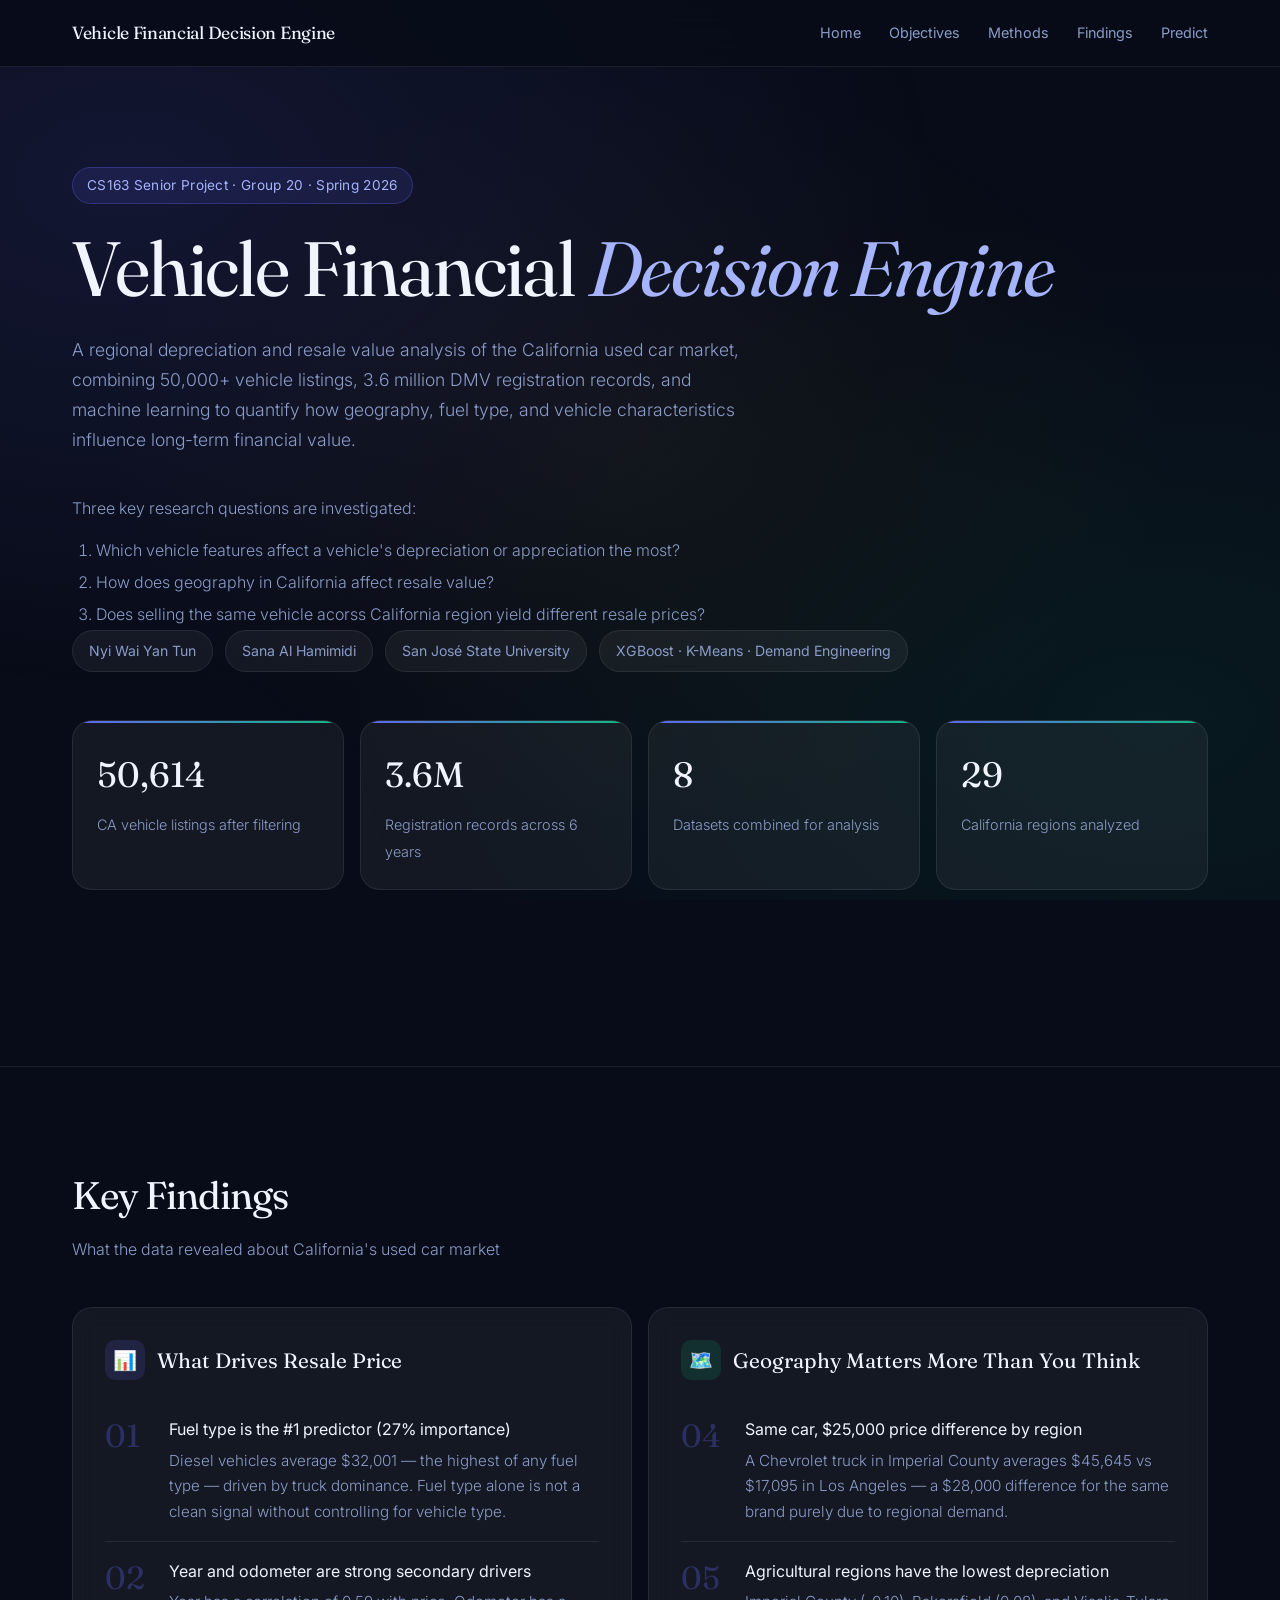
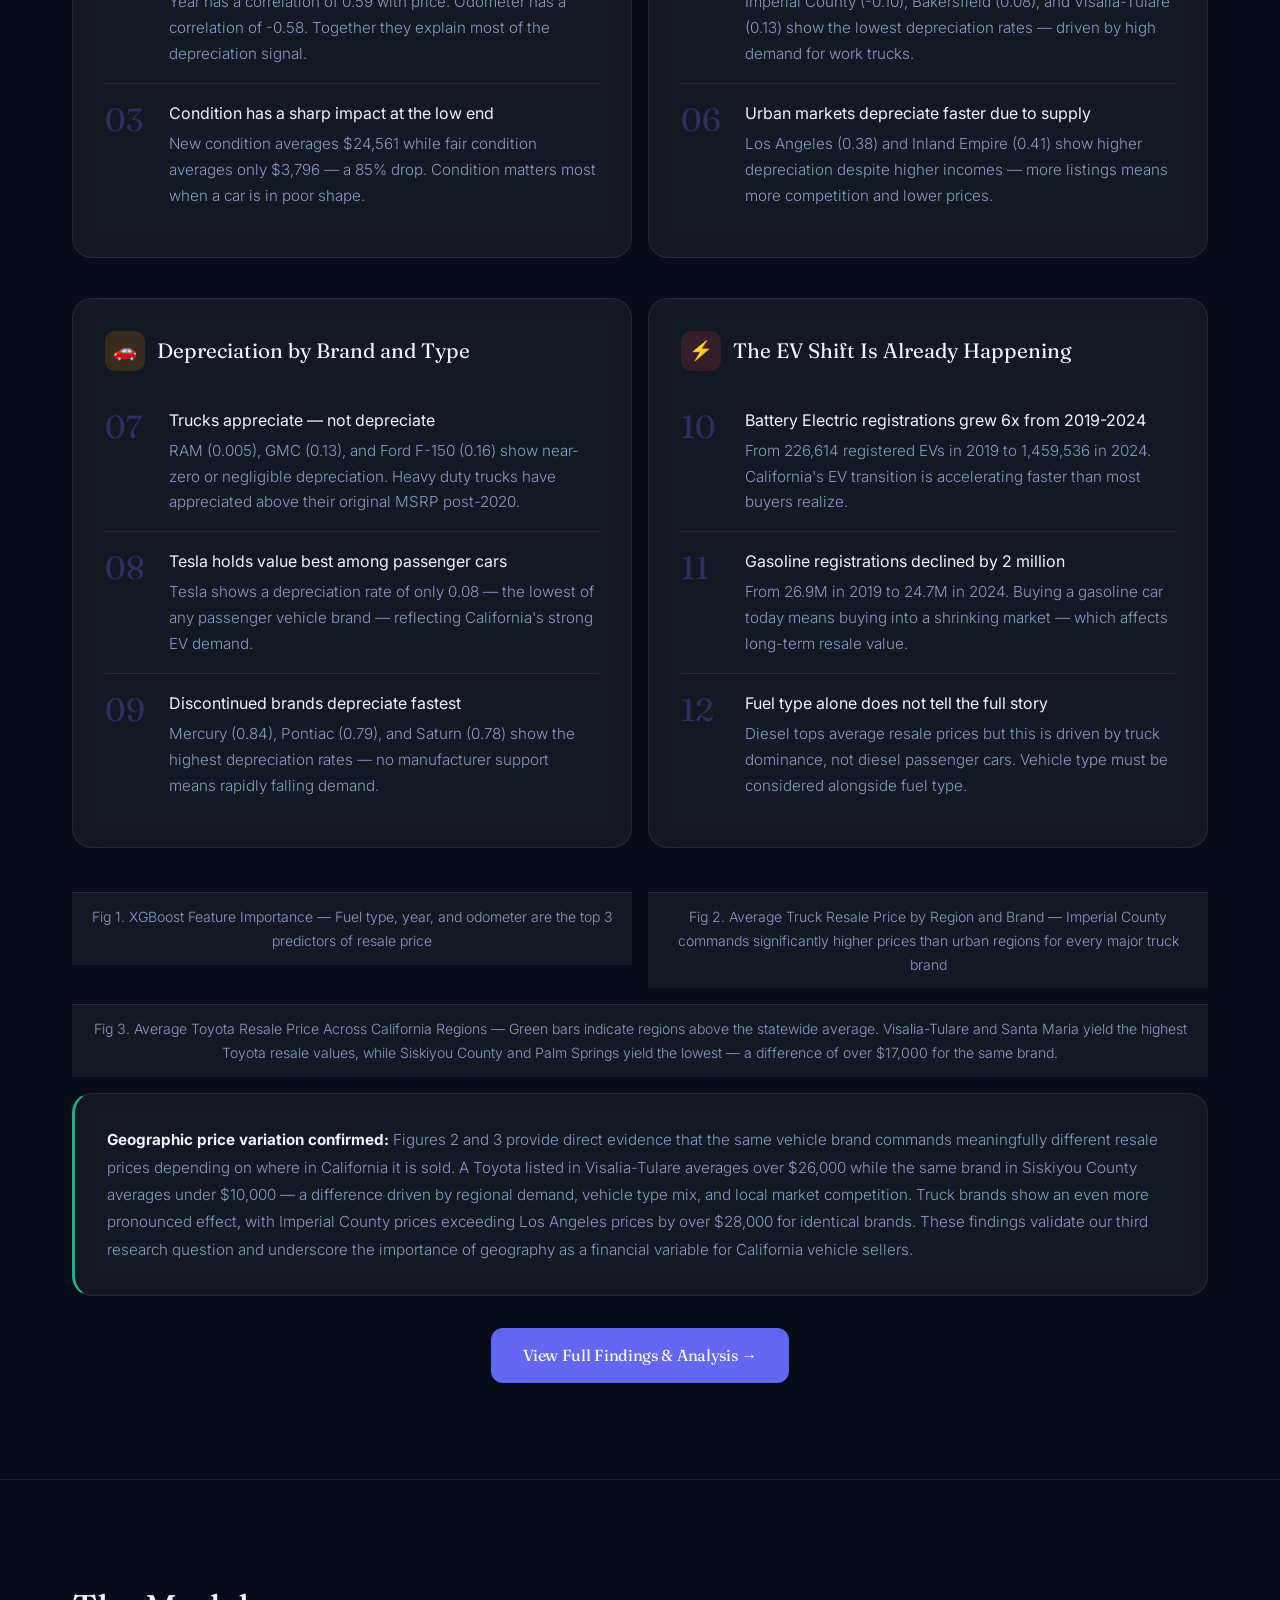
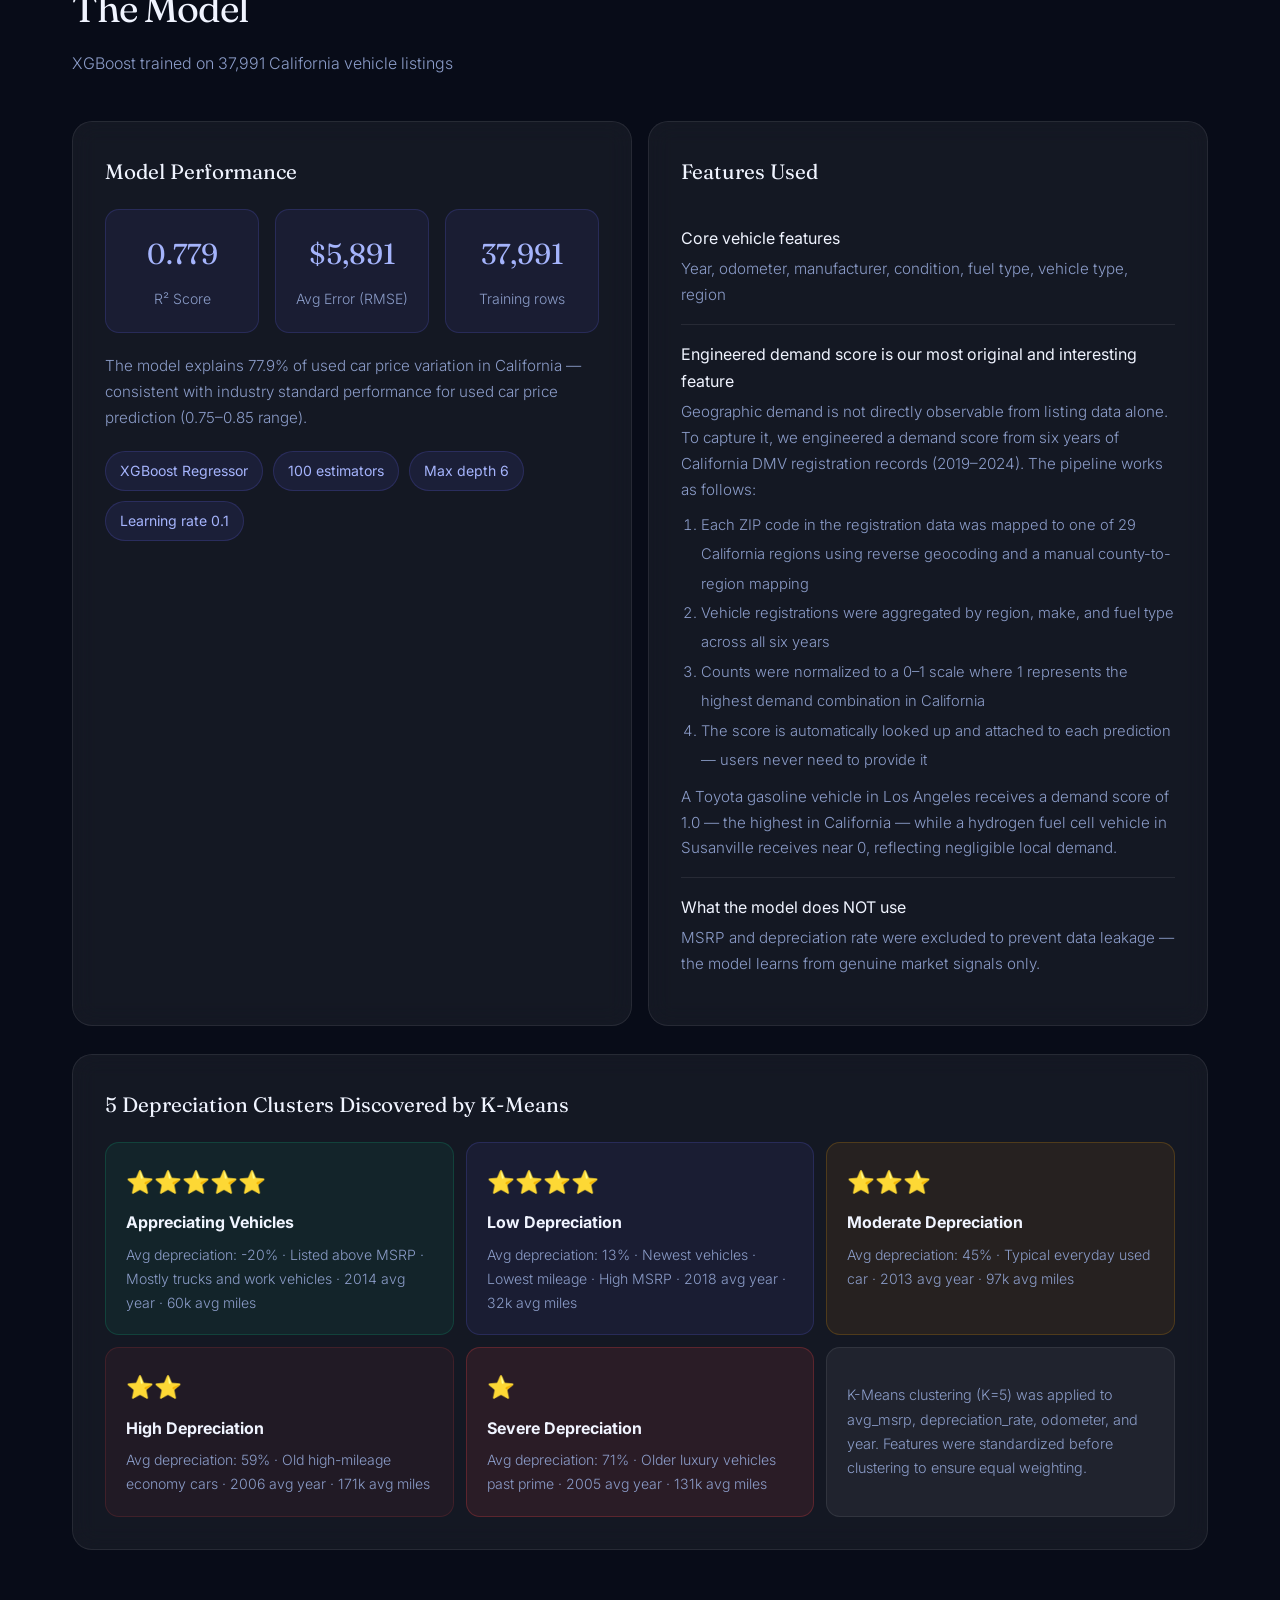
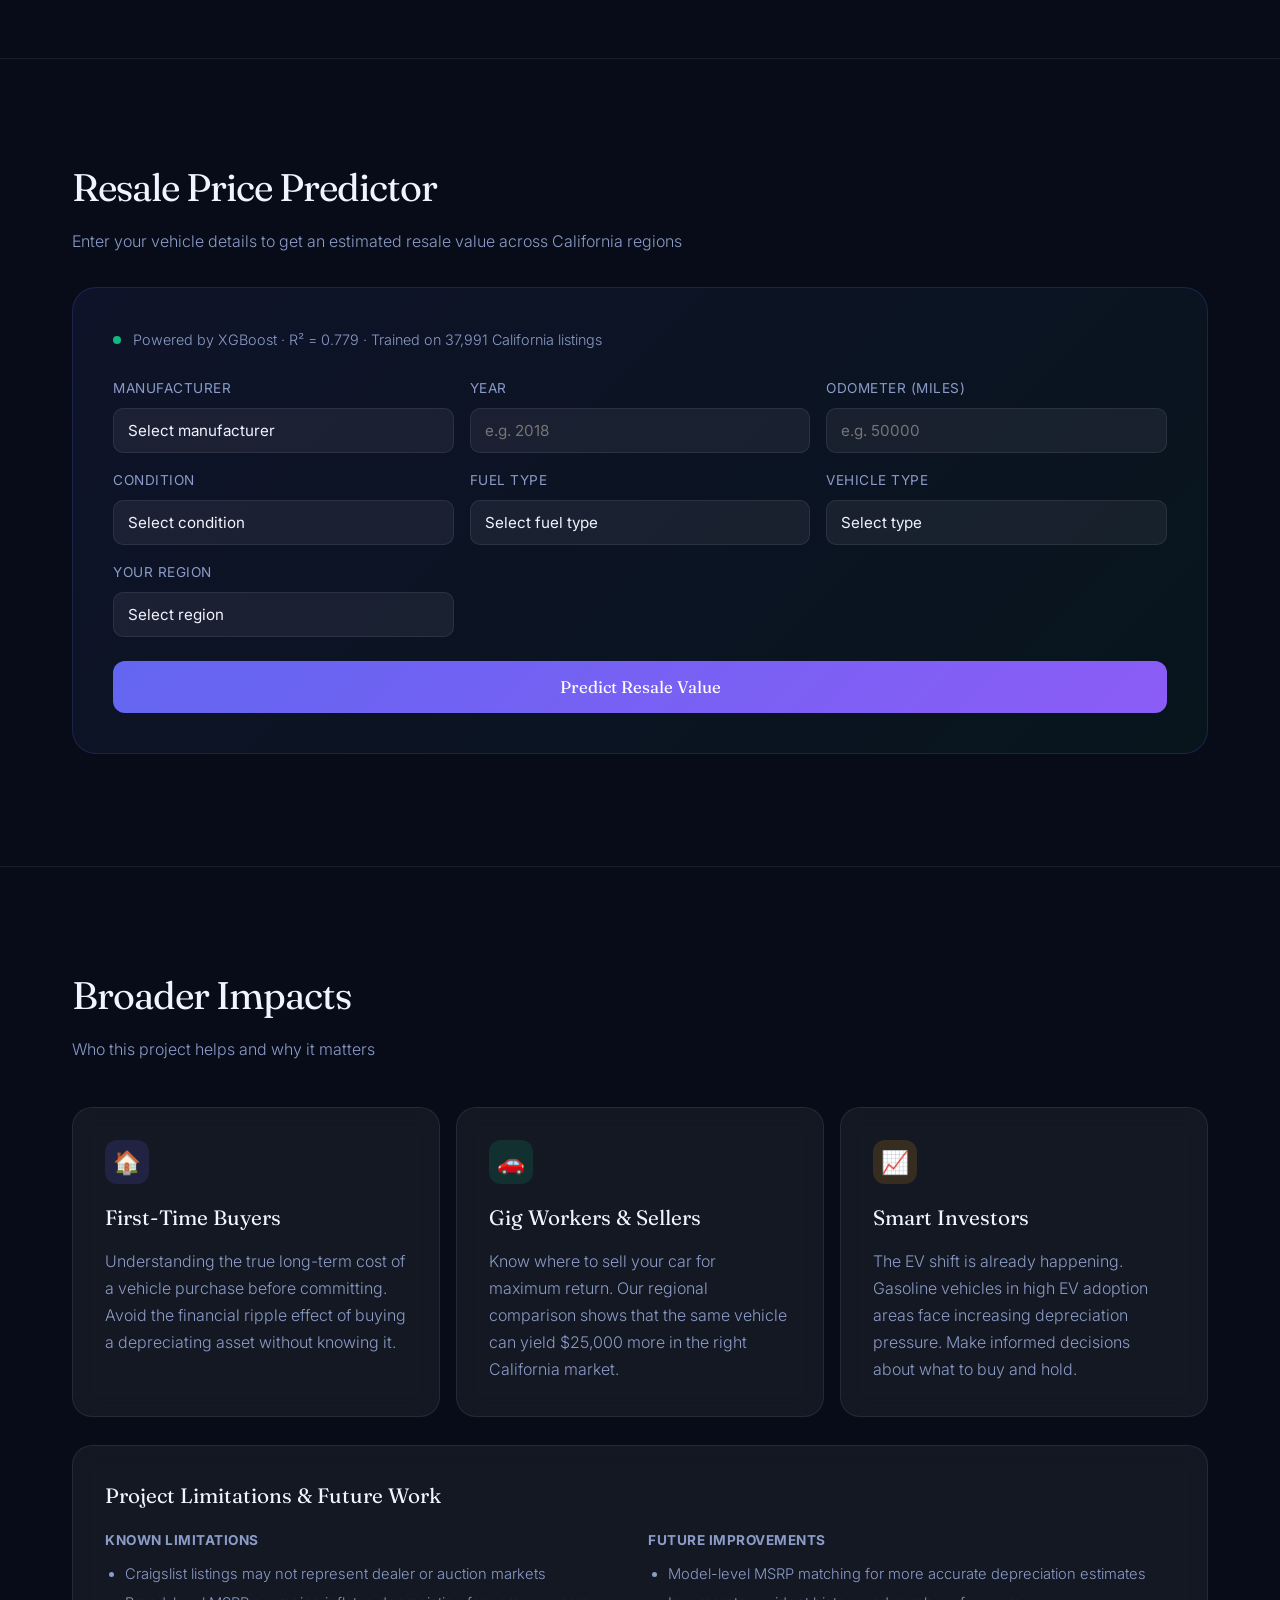
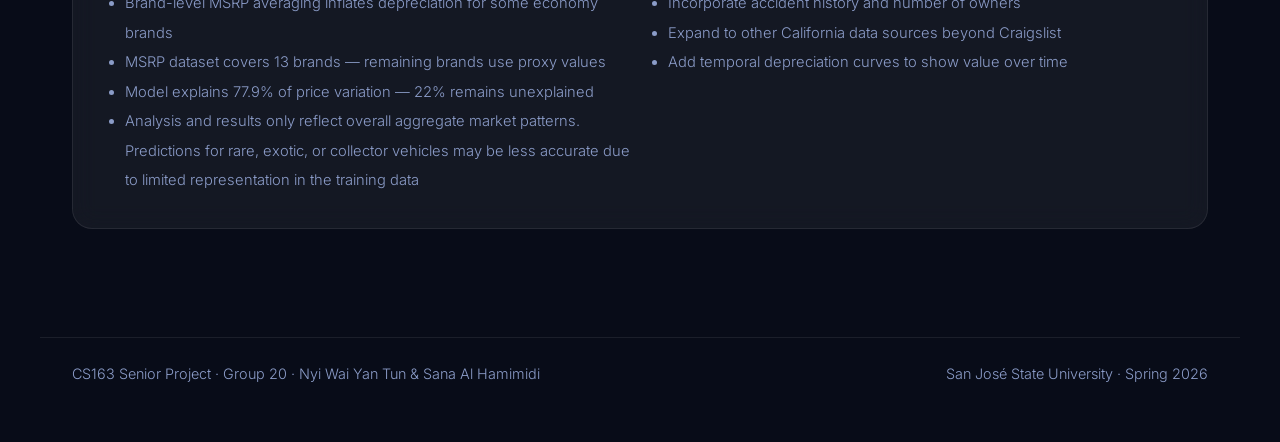
==== commit d88924ab: "Add files via upload" ====
--- a/index.html
+++ b/index.html
@@ -1,30 +1,40 @@
 <!DOCTYPE html>
 <html lang="en">
+
 <head>
   <meta charset="UTF-8" />
   <meta name="viewport" content="width=device-width, initial-scale=1.0" />
   <title>Vehicle Financial Decision Engine</title>
-  <link href="https://fonts.googleapis.com/css2?family=Outfit:wght@300;400;500;600;700&family=Inter:wght@300;400;500&display=swap" rel="stylesheet">
+  <link
+    href="https://fonts.googleapis.com/css2?family=Fraunces:ital,opsz,wght@0,9..144,300;0,9..144,400;0,9..144,500;0,9..144,600;1,9..144,300&family=Inter:wght@300;400;500&display=swap"
+    rel="stylesheet">
   <style>
     :root {
       --bg: #080c18;
       --bg2: #0d1225;
-      --panel: rgba(255,255,255,0.05);
+      --panel: rgba(255, 255, 255, 0.05);
       --panel-solid: #111827;
       --text: #f0f4ff;
       --muted: #8b9cc8;
-      --line: rgba(255,255,255,0.08);
+      --line: rgba(255, 255, 255, 0.08);
       --accent: #6366f1;
       --accent2: #10b981;
       --accent3: #f59e0b;
       --accent4: #ef4444;
-      --shadow: 0 24px 60px rgba(0,0,0,0.4);
+      --shadow: 0 24px 60px rgba(0, 0, 0, 0.4);
       --radius: 20px;
       --maxw: 1200px;
     }
 
-    * { box-sizing: border-box; margin: 0; padding: 0; }
-    html { scroll-behavior: smooth; }
+    * {
+      box-sizing: border-box;
+      margin: 0;
+      padding: 0;
+    }
+
+    html {
+      scroll-behavior: smooth;
+    }
 
     body {
       font-family: 'Inter', sans-serif;
@@ -38,11 +48,14 @@
     body::before {
       content: '';
       position: fixed;
-      top: 0; left: 0; right: 0; bottom: 0;
+      top: 0;
+      left: 0;
+      right: 0;
+      bottom: 0;
       background:
-        radial-gradient(ellipse at 10% 20%, rgba(99,102,241,0.12) 0%, transparent 50%),
-        radial-gradient(ellipse at 90% 80%, rgba(16,185,129,0.08) 0%, transparent 50%),
-        radial-gradient(ellipse at 50% 50%, rgba(245,158,11,0.04) 0%, transparent 60%);
+        radial-gradient(ellipse at 10% 20%, rgba(99, 102, 241, 0.12) 0%, transparent 50%),
+        radial-gradient(ellipse at 90% 80%, rgba(16, 185, 129, 0.08) 0%, transparent 50%),
+        radial-gradient(ellipse at 50% 50%, rgba(245, 158, 11, 0.04) 0%, transparent 60%);
       pointer-events: none;
       z-index: 0;
     }
@@ -51,7 +64,7 @@
       position: sticky;
       top: 0;
       z-index: 1000;
-      background: rgba(8,12,24,0.85);
+      background: rgba(8, 12, 24, 0.85);
       backdrop-filter: blur(20px);
       border-bottom: 1px solid var(--line);
     }
@@ -66,24 +79,30 @@
     }
 
     .brand {
-      font-family: 'Outfit', sans-serif;
-      font-weight: 600;
+      font-family: 'Fraunces', serif;
+      font-weight: 400;
       font-size: 1.1rem;
       letter-spacing: -0.3px;
-      background: linear-gradient(135deg, var(--accent), var(--accent2));
-      -webkit-background-clip: text;
-      -webkit-text-fill-color: transparent;
-    }
-
-    .nav-links { display: flex; gap: 28px; }
+      color: var(--text);
+      text-decoration: none;
+    }
+
+    .nav-links {
+      display: flex;
+      gap: 28px;
+    }
+
     .nav-links a {
       text-decoration: none;
       color: var(--muted);
       font-size: 0.9rem;
-      font-weight: 500;
+      font-weight: 400;
       transition: color 0.2s;
     }
-    .nav-links a:hover { color: var(--text); }
+
+    .nav-links a:hover {
+      color: var(--text);
+    }
 
     .section {
       max-width: var(--maxw);
@@ -108,40 +127,27 @@
       gap: 8px;
       padding: 6px 14px;
       border-radius: 999px;
-      background: rgba(99,102,241,0.12);
-      border: 1px solid rgba(99,102,241,0.3);
+      background: rgba(99, 102, 241, 0.12);
+      border: 1px solid rgba(99, 102, 241, 0.3);
       color: #a5b4fc;
       font-size: 0.85rem;
-      font-weight: 500;
+      font-weight: 400;
       margin-bottom: 24px;
-    }
-
-    .hero-eyebrow::before {
-      content: '';
-      width: 6px; height: 6px;
-      border-radius: 50%;
-      background: var(--accent);
-      animation: pulse 2s infinite;
-    }
-
-    @keyframes pulse {
-      0%, 100% { opacity: 1; }
-      50% { opacity: 0.3; }
+      letter-spacing: 0.3px;
     }
 
     .hero h1 {
-      font-family: 'Outfit', sans-serif;
+      font-family: 'Fraunces', serif;
       font-size: clamp(2.8rem, 6vw, 5.5rem);
-      font-weight: 600;
-      line-height: 1.05;
+      font-weight: 400;
+      line-height: 1.08;
       letter-spacing: -2px;
       margin-bottom: 24px;
     }
 
     .hero h1 span {
-      background: linear-gradient(135deg, #6366f1, #10b981, #f59e0b);
-      -webkit-background-clip: text;
-      -webkit-text-fill-color: transparent;
+      color: #a5b4fc;
+      font-style: italic;
     }
 
     .hero p {
@@ -164,7 +170,7 @@
       background: var(--panel);
       border: 1px solid var(--line);
       font-size: 0.88rem;
-      font-weight: 500;
+      font-weight: 400;
       color: var(--muted);
     }
 
@@ -187,21 +193,26 @@
     .stat-card::before {
       content: '';
       position: absolute;
-      top: 0; left: 0; right: 0;
+      top: 0;
+      left: 0;
+      right: 0;
       height: 2px;
       background: linear-gradient(90deg, var(--accent), var(--accent2));
     }
 
     .stat-card strong {
       display: block;
-      font-family: 'Outfit', sans-serif;
+      font-family: 'Fraunces', serif;
       font-size: 2.2rem;
-      font-weight: 600;
+      font-weight: 400;
       color: var(--text);
       margin-bottom: 6px;
     }
 
-    .stat-card span { color: var(--muted); font-size: 0.9rem; }
+    .stat-card span {
+      color: var(--muted);
+      font-size: 0.9rem;
+    }
 
     /* CARDS */
     .card {
@@ -221,7 +232,8 @@
     }
 
     .card-icon {
-      width: 40px; height: 40px;
+      width: 40px;
+      height: 40px;
       border-radius: 10px;
       display: flex;
       align-items: center;
@@ -231,24 +243,25 @@
     }
 
     .card h2 {
-      font-family: 'Outfit', sans-serif;
+      font-family: 'Fraunces', serif;
       font-size: 1.8rem;
-      font-weight: 500;
+      font-weight: 400;
       letter-spacing: -0.5px;
     }
 
     .card h3 {
-      font-family: 'Outfit', sans-serif;
+      font-family: 'Fraunces', serif;
       font-size: 1.3rem;
-      font-weight: 500;
+      font-weight: 400;
     }
 
     .section-title {
-      font-family: 'Outfit', sans-serif;
+      font-family: 'Fraunces', serif;
       font-size: 2.4rem;
-      font-weight: 600;
+      font-weight: 400;
       letter-spacing: -1px;
       margin-bottom: 8px;
+      color: var(--text);
     }
 
     .section-sub {
@@ -283,13 +296,15 @@
       border-bottom: 1px solid var(--line);
     }
 
-    .finding-item:last-child { border-bottom: none; }
+    .finding-item:last-child {
+      border-bottom: none;
+    }
 
     .finding-num {
-      font-family: 'Outfit', sans-serif;
+      font-family: 'Fraunces', serif;
       font-size: 2rem;
-      font-weight: 600;
-      color: rgba(99,102,241,0.3);
+      font-weight: 400;
+      color: rgba(99, 102, 241, 0.3);
       min-width: 48px;
       line-height: 1;
       padding-top: 4px;
@@ -297,12 +312,15 @@
 
     .finding-text strong {
       display: block;
-      font-weight: 600;
+      font-weight: 400;
       margin-bottom: 4px;
       color: var(--text);
     }
 
-    .finding-text p { color: var(--muted); font-size: 0.95rem; }
+    .finding-text p {
+      color: var(--muted);
+      font-size: 0.95rem;
+    }
 
     /* CHART IMAGES */
     .chart-container {
@@ -335,8 +353,8 @@
     }
 
     .metric-card {
-      background: rgba(99,102,241,0.08);
-      border: 1px solid rgba(99,102,241,0.2);
+      background: rgba(99, 102, 241, 0.08);
+      border: 1px solid rgba(99, 102, 241, 0.2);
       border-radius: 14px;
       padding: 20px;
       text-align: center;
@@ -344,19 +362,22 @@
 
     .metric-card strong {
       display: block;
-      font-family: 'Outfit', sans-serif;
+      font-family: 'Fraunces', serif;
       font-size: 1.8rem;
-      font-weight: 600;
+      font-weight: 400;
       color: #a5b4fc;
       margin-bottom: 6px;
     }
 
-    .metric-card span { color: var(--muted); font-size: 0.88rem; }
+    .metric-card span {
+      color: var(--muted);
+      font-size: 0.88rem;
+    }
 
     /* PREDICTION FORM */
     .predict-section {
-      background: linear-gradient(135deg, rgba(99,102,241,0.08), rgba(16,185,129,0.05));
-      border: 1px solid rgba(99,102,241,0.2);
+      background: linear-gradient(135deg, rgba(99, 102, 241, 0.08), rgba(16, 185, 129, 0.05));
+      border: 1px solid rgba(99, 102, 241, 0.2);
       border-radius: 24px;
       padding: 40px;
       margin: 16px 0;
@@ -369,11 +390,15 @@
       margin: 24px 0;
     }
 
-    .form-group { display: flex; flex-direction: column; gap: 8px; }
+    .form-group {
+      display: flex;
+      flex-direction: column;
+      gap: 8px;
+    }
 
     .form-group label {
       font-size: 0.85rem;
-      font-weight: 600;
+      font-weight: 400;
       color: var(--muted);
       text-transform: uppercase;
       letter-spacing: 0.5px;
@@ -381,7 +406,7 @@
 
     .form-group select,
     .form-group input {
-      background: rgba(255,255,255,0.06);
+      background: rgba(255, 255, 255, 0.06);
       border: 1px solid var(--line);
       border-radius: 10px;
       padding: 12px 14px;
@@ -396,10 +421,13 @@
     .form-group input:focus {
       outline: none;
       border-color: var(--accent);
-      background: rgba(99,102,241,0.08);
-    }
-
-    .form-group select option { background: #1a2035; color: var(--text); }
+      background: rgba(99, 102, 241, 0.08);
+    }
+
+    .form-group select option {
+      background: #1a2035;
+      color: var(--text);
+    }
 
     .btn-predict {
       display: flex;
@@ -411,18 +439,28 @@
       border-radius: 12px;
       background: linear-gradient(135deg, var(--accent), #8b5cf6);
       color: white;
-      font-family: 'Outfit', sans-serif;
+      font-family: 'Fraunces', serif;
       font-size: 1.05rem;
-      font-weight: 500;
+      font-weight: 400;
       border: none;
       cursor: pointer;
       transition: opacity 0.2s, transform 0.1s;
       margin-top: 8px;
     }
 
-    .btn-predict:hover { opacity: 0.9; transform: translateY(-1px); }
-    .btn-predict:active { transform: translateY(0); }
-    .btn-predict:disabled { opacity: 0.5; cursor: not-allowed; }
+    .btn-predict:hover {
+      opacity: 0.9;
+      transform: translateY(-1px);
+    }
+
+    .btn-predict:active {
+      transform: translateY(0);
+    }
+
+    .btn-predict:disabled {
+      opacity: 0.5;
+      cursor: not-allowed;
+    }
 
     /* RESULTS */
     .result-box {
@@ -432,7 +470,9 @@
       padding-top: 28px;
     }
 
-    .result-box.visible { display: block; }
+    .result-box.visible {
+      display: block;
+    }
 
     .result-main {
       display: flex;
@@ -442,22 +482,26 @@
     }
 
     .result-price {
-      font-family: 'Outfit', sans-serif;
+      font-family: 'Fraunces', serif;
       font-size: 3rem;
-      font-weight: 600;
+      font-weight: 400;
       color: var(--accent2);
     }
 
-    .result-label { color: var(--muted); font-size: 0.9rem; margin-bottom: 4px; }
+    .result-label {
+      color: var(--muted);
+      font-size: 0.9rem;
+      margin-bottom: 4px;
+    }
 
     .demand-pill {
       padding: 8px 16px;
       border-radius: 999px;
-      background: rgba(16,185,129,0.12);
-      border: 1px solid rgba(16,185,129,0.3);
+      background: rgba(16, 185, 129, 0.12);
+      border: 1px solid rgba(16, 185, 129, 0.3);
       color: #6ee7b7;
       font-size: 0.9rem;
-      font-weight: 600;
+      font-weight: 400;
     }
 
     /* REGIONAL COMPARISON */
@@ -466,16 +510,20 @@
     }
 
     .region-compare h4 {
-      font-family: 'Outfit', sans-serif;
+      font-family: 'Fraunces', serif;
       font-size: 1rem;
-      font-weight: 500;
+      font-weight: 400;
       margin-bottom: 16px;
       color: var(--muted);
       text-transform: uppercase;
       letter-spacing: 0.5px;
     }
 
-    .region-bars { display: flex; flex-direction: column; gap: 10px; }
+    .region-bars {
+      display: flex;
+      flex-direction: column;
+      gap: 10px;
+    }
 
     .region-bar-item {
       display: grid;
@@ -484,11 +532,14 @@
       gap: 12px;
     }
 
-    .region-name { font-size: 0.9rem; color: var(--muted); }
+    .region-name {
+      font-size: 0.9rem;
+      color: var(--muted);
+    }
 
     .bar-track {
       height: 8px;
-      background: rgba(255,255,255,0.06);
+      background: rgba(255, 255, 255, 0.06);
       border-radius: 999px;
       overflow: hidden;
     }
@@ -497,7 +548,7 @@
       height: 100%;
       border-radius: 999px;
       background: linear-gradient(90deg, var(--accent), var(--accent2));
-      transition: width 0.8s cubic-bezier(0.4,0,0.2,1);
+      transition: width 0.8s cubic-bezier(0.4, 0, 0.2, 1);
     }
 
     .bar-fill.highlighted {
@@ -505,13 +556,15 @@
     }
 
     .region-price {
-      font-family: 'Outfit', sans-serif;
-      font-weight: 500;
+      font-family: 'Fraunces', serif;
+      font-weight: 400;
       font-size: 0.95rem;
       text-align: right;
     }
 
-    .region-price.best { color: var(--accent2); }
+    .region-price.best {
+      color: var(--accent2);
+    }
 
     .loading-spinner {
       display: none;
@@ -520,10 +573,18 @@
       color: var(--muted);
     }
 
-    .loading-spinner.visible { display: block; }
+    .loading-spinner.visible {
+      display: block;
+    }
 
     /* PILL TAGS */
-    .pill-row { display: flex; flex-wrap: wrap; gap: 10px; margin-top: 16px; }
+    .pill-row {
+      display: flex;
+      flex-wrap: wrap;
+      gap: 10px;
+      margin-top: 16px;
+    }
+
     .pill {
       padding: 7px 14px;
       border-radius: 999px;
@@ -531,12 +592,26 @@
       border: 1px solid var(--line);
       color: var(--muted);
       font-size: 0.88rem;
-      font-weight: 500;
-    }
-
-    .pill.green { background: rgba(16,185,129,0.1); border-color: rgba(16,185,129,0.2); color: #6ee7b7; }
-    .pill.purple { background: rgba(99,102,241,0.1); border-color: rgba(99,102,241,0.2); color: #a5b4fc; }
-    .pill.amber { background: rgba(245,158,11,0.1); border-color: rgba(245,158,11,0.2); color: #fcd34d; }
+      font-weight: 400;
+    }
+
+    .pill.green {
+      background: rgba(16, 185, 129, 0.1);
+      border-color: rgba(16, 185, 129, 0.2);
+      color: #6ee7b7;
+    }
+
+    .pill.purple {
+      background: rgba(99, 102, 241, 0.1);
+      border-color: rgba(99, 102, 241, 0.2);
+      color: #a5b4fc;
+    }
+
+    .pill.amber {
+      background: rgba(245, 158, 11, 0.1);
+      border-color: rgba(245, 158, 11, 0.2);
+      color: #fcd34d;
+    }
 
     /* FOOTER */
     footer {
@@ -560,20 +635,46 @@
       display: none;
     }
 
-    .error-msg.visible { display: block; }
+    .error-msg.visible {
+      display: block;
+    }
 
     @media (max-width: 900px) {
-      .grid-2, .grid-3, .stat-row, .form-grid, .metric-grid {
+
+      .grid-2,
+      .grid-3,
+      .stat-row,
+      .form-grid,
+      .metric-grid {
         grid-template-columns: 1fr;
       }
-      .nav-inner { flex-direction: column; gap: 12px; }
-      .hero { padding: 60px 24px 40px; }
-      .section { padding: 0 20px; }
-      .result-main { flex-direction: column; align-items: flex-start; gap: 12px; }
-      .region-bar-item { grid-template-columns: 120px 1fr 90px; }
+
+      .nav-inner {
+        flex-direction: column;
+        gap: 12px;
+      }
+
+      .hero {
+        padding: 60px 24px 40px;
+      }
+
+      .section {
+        padding: 0 20px;
+      }
+
+      .result-main {
+        flex-direction: column;
+        align-items: flex-start;
+        gap: 12px;
+      }
+
+      .region-bar-item {
+        grid-template-columns: 120px 1fr 90px;
+      }
     }
   </style>
 </head>
+
 <body>
 
   <!-- NAV -->
@@ -586,7 +687,7 @@
         <a href="methods.html">Methods</a>
         <a href="findings.html">Findings</a>
         <a href="index.html#predict">Predict</a>
-</nav>
+      </nav>
     </div>
   </header>
 
@@ -601,9 +702,10 @@
         50,000+ vehicle listings, 3.6 million DMV registration records, and machine learning to quantify
         how geography, fuel type, and vehicle characteristics influence long-term financial value.
       </p>
-       <p style="color: var(--muted); font-size: 1rem; margin-top: 16px; margin-bottom: 12px;">Three key research questions are investigated:</p>
+      <p style="color: var(--muted); font-size: 1rem; margin-top: 16px; margin-bottom: 12px;">Three key research
+        questions are investigated:</p>
       <ol style="color: var(--muted); font-size: 1rem; padding-left: 24px; line-height: 2;">
-        <li>Which vehicle features affect resale price the most?</li>
+        <li>Which vehicle features affect a vehicle's depreciation or appreciation the most?</li>
         <li>How does geography in California affect resale value?</li>
         <li>Does selling the same vehicle acorss California region yield different resale prices?</li>
       </ol>
@@ -621,11 +723,11 @@
         </div>
         <div class="stat-card">
           <strong>3.6M</strong>
-          <span>registration records across 6 years</span>
+          <span>Registration records across 6 years</span>
         </div>
         <div class="stat-card">
           <strong>8</strong>
-          <span>datasets combined for analysis</span>
+          <span>Datasets combined for analysis</span>
         </div>
         <div class="stat-card">
           <strong>29</strong>
@@ -651,21 +753,24 @@
             <div class="finding-num">01</div>
             <div class="finding-text">
               <strong>Fuel type is the #1 predictor (27% importance)</strong>
-              <p>Diesel vehicles average $32,001 — the highest of any fuel type — driven by truck dominance. Fuel type alone is not a clean signal without controlling for vehicle type.</p>
+              <p>Diesel vehicles average $32,001 — the highest of any fuel type — driven by truck dominance. Fuel type
+                alone is not a clean signal without controlling for vehicle type.</p>
             </div>
           </div>
           <div class="finding-item">
             <div class="finding-num">02</div>
             <div class="finding-text">
               <strong>Year and odometer are strong secondary drivers</strong>
-              <p>Year has a correlation of 0.59 with price. Odometer has a correlation of -0.58. Together they explain most of the depreciation signal.</p>
+              <p>Year has a correlation of 0.59 with price. Odometer has a correlation of -0.58. Together they explain
+                most of the depreciation signal.</p>
             </div>
           </div>
           <div class="finding-item">
             <div class="finding-num">03</div>
             <div class="finding-text">
               <strong>Condition has a sharp impact at the low end</strong>
-              <p>New condition averages $24,561 while fair condition averages only $3,796 — a 85% drop. Condition matters most when a car is in poor shape.</p>
+              <p>New condition averages $24,561 while fair condition averages only $3,796 — a 85% drop. Condition
+                matters most when a car is in poor shape.</p>
             </div>
           </div>
         </div>
@@ -679,21 +784,24 @@
             <div class="finding-num">04</div>
             <div class="finding-text">
               <strong>Same car, $25,000 price difference by region</strong>
-              <p>A Chevrolet truck in Imperial County averages $45,645 vs $17,095 in Los Angeles — a $28,000 difference for the same brand purely due to regional demand.</p>
+              <p>A Chevrolet truck in Imperial County averages $45,645 vs $17,095 in Los Angeles — a $28,000 difference
+                for the same brand purely due to regional demand.</p>
             </div>
           </div>
           <div class="finding-item">
             <div class="finding-num">05</div>
             <div class="finding-text">
               <strong>Agricultural regions have the lowest depreciation</strong>
-              <p>Imperial County (-0.10), Bakersfield (0.08), and Visalia-Tulare (0.13) show the lowest depreciation rates — driven by high demand for work trucks.</p>
+              <p>Imperial County (-0.10), Bakersfield (0.08), and Visalia-Tulare (0.13) show the lowest depreciation
+                rates — driven by high demand for work trucks.</p>
             </div>
           </div>
           <div class="finding-item">
             <div class="finding-num">06</div>
             <div class="finding-text">
               <strong>Urban markets depreciate faster due to supply</strong>
-              <p>Los Angeles (0.38) and Inland Empire (0.41) show higher depreciation despite higher incomes — more listings means more competition and lower prices.</p>
+              <p>Los Angeles (0.38) and Inland Empire (0.41) show higher depreciation despite higher incomes — more
+                listings means more competition and lower prices.</p>
             </div>
           </div>
         </div>
@@ -707,21 +815,24 @@
             <div class="finding-num">07</div>
             <div class="finding-text">
               <strong>Trucks appreciate — not depreciate</strong>
-              <p>RAM (0.005), GMC (0.13), and Ford F-150 (0.16) show near-zero or negligible depreciation. Heavy duty trucks have appreciated above their original MSRP post-2020.</p>
+              <p>RAM (0.005), GMC (0.13), and Ford F-150 (0.16) show near-zero or negligible depreciation. Heavy duty
+                trucks have appreciated above their original MSRP post-2020.</p>
             </div>
           </div>
           <div class="finding-item">
             <div class="finding-num">08</div>
             <div class="finding-text">
               <strong>Tesla holds value best among passenger cars</strong>
-              <p>Tesla shows a depreciation rate of only 0.08 — the lowest of any passenger vehicle brand — reflecting California's strong EV demand.</p>
+              <p>Tesla shows a depreciation rate of only 0.08 — the lowest of any passenger vehicle brand — reflecting
+                California's strong EV demand.</p>
             </div>
           </div>
           <div class="finding-item">
             <div class="finding-num">09</div>
             <div class="finding-text">
               <strong>Discontinued brands depreciate fastest</strong>
-              <p>Mercury (0.84), Pontiac (0.79), and Saturn (0.78) show the highest depreciation rates — no manufacturer support means rapidly falling demand.</p>
+              <p>Mercury (0.84), Pontiac (0.79), and Saturn (0.78) show the highest depreciation rates — no manufacturer
+                support means rapidly falling demand.</p>
             </div>
           </div>
         </div>
@@ -735,21 +846,24 @@
             <div class="finding-num">10</div>
             <div class="finding-text">
               <strong>Battery Electric registrations grew 6x from 2019-2024</strong>
-              <p>From 226,614 registered EVs in 2019 to 1,459,536 in 2024. California's EV transition is accelerating faster than most buyers realize.</p>
+              <p>From 226,614 registered EVs in 2019 to 1,459,536 in 2024. California's EV transition is accelerating
+                faster than most buyers realize.</p>
             </div>
           </div>
           <div class="finding-item">
             <div class="finding-num">11</div>
             <div class="finding-text">
               <strong>Gasoline registrations declined by 2 million</strong>
-              <p>From 26.9M in 2019 to 24.7M in 2024. Buying a gasoline car today means buying into a shrinking market — which affects long-term resale value.</p>
+              <p>From 26.9M in 2019 to 24.7M in 2024. Buying a gasoline car today means buying into a shrinking market —
+                which affects long-term resale value.</p>
             </div>
           </div>
           <div class="finding-item">
             <div class="finding-num">12</div>
             <div class="finding-text">
               <strong>Fuel type alone does not tell the full story</strong>
-              <p>Diesel tops average resale prices but this is driven by truck dominance, not diesel passenger cars. Vehicle type must be considered alongside fuel type.</p>
+              <p>Diesel tops average resale prices but this is driven by truck dominance, not diesel passenger cars.
+                Vehicle type must be considered alongside fuel type.</p>
             </div>
           </div>
         </div>
@@ -760,16 +874,51 @@
         <div class="grid-2">
           <div>
             <div class="chart-container">
-              <img src="feature_importance.png" alt="XGBoost Feature Importance" onerror="this.parentElement.style.display='none'">
-            </div>
-            <div class="chart-label">Fig 1. XGBoost Feature Importance — Fuel type, year, and odometer are the top 3 predictors of resale price</div>
+              <img src="feature_importance.png" alt="XGBoost Feature Importance"
+                onerror="this.parentElement.style.display='none'">
+            </div>
+            <div class="chart-label">Fig 1. XGBoost Feature Importance — Fuel type, year, and odometer are the top 3
+              predictors of resale price</div>
           </div>
           <div>
             <div class="chart-container">
-              <img src="actual_vs_predicted.png" alt="Actual vs Predicted Price" onerror="this.parentElement.style.display='none'">
-            </div>
-            <div class="chart-label">Fig 2. Actual vs Predicted Price — Points clustering along the diagonal indicate accurate predictions</div>
-          </div>
+              <img src="truck_price_by_region.png" alt="Truck Price by Region and Brand"
+                onerror="this.parentElement.style.display='none'">
+            </div>
+            <div class="chart-label">Fig 2. Average Truck Resale Price by Region and Brand — Imperial County commands
+              significantly higher prices than urban regions for every major truck brand</div>
+          </div>
+        </div>
+
+        <div style="margin-top: 16px;">
+          <div class="chart-container">
+            <img src="toyota_price_by_region.png" alt="Toyota Price Across California Regions"
+              onerror="this.parentElement.style.display='none'">
+          </div>
+          <div class="chart-label">Fig 3. Average Toyota Resale Price Across California Regions — Green bars indicate
+            regions above the statewide average. Visalia-Tulare and Santa Maria yield the highest Toyota resale
+            values, while Siskiyou County and Palm Springs yield the lowest — a difference of over $17,000 for the
+            same brand.</div>
+        </div>
+
+        <div class="card" style="margin-top: 16px; border-left: 3px solid var(--accent2);">
+          <p style="color: var(--muted); font-size: 0.95rem; line-height: 1.8;">
+            <strong style="color: var(--text);">Geographic price variation confirmed:</strong>
+            Figures 2 and 3 provide direct evidence that the same vehicle brand commands meaningfully different
+            resale prices depending on where in California it is sold. A Toyota listed in Visalia-Tulare averages
+            over $26,000 while the same brand in Siskiyou County averages under $10,000 — a difference driven
+            by regional demand, vehicle type mix, and local market competition. Truck brands show an even more
+            pronounced effect, with Imperial County prices exceeding Los Angeles prices by over $28,000 for
+            identical brands. These findings validate our third research question and underscore the importance
+            of geography as a financial variable for California vehicle sellers.
+          </p>
+        </div>
+
+        <div style="text-align: center; margin-top: 32px;">
+          <a href="findings.html"
+            style="display: inline-block; padding: 14px 32px; background: var(--accent); color: white; border-radius: 12px; text-decoration: none; font-family: 'Fraunces', serif; font-weight: 400; font-size: 1rem; letter-spacing: -0.3px;">
+            View Full Findings & Analysis →
+          </a>
         </div>
       </div>
     </section>
@@ -799,7 +948,8 @@
             </div>
           </div>
           <p style="color: var(--muted); font-size: 0.95rem; margin-top: 16px;">
-            The model explains 77.9% of used car price variation in California — consistent with industry standard performance for used car price prediction (0.75–0.85 range).
+            The model explains 77.9% of used car price variation in California — consistent with industry standard
+            performance for used car price prediction (0.75–0.85 range).
           </p>
           <div class="pill-row" style="margin-top: 20px;">
             <span class="pill purple">XGBoost Regressor</span>
@@ -819,14 +969,33 @@
           </div>
           <div class="finding-item">
             <div class="finding-text">
-              <strong>Engineered demand score</strong>
-              <p>Calculated from 6 years of DMV registration data by region, make and fuel type. Captures how in-demand a specific vehicle is in a specific California area.</p>
+              <strong>Engineered demand score is our most original and interesting feature</strong>
+              <p>
+                Geographic demand is not directly observable from listing data alone.
+                To capture it, we engineered a demand score from six years of California
+                DMV registration records (2019–2024). The pipeline works as follows:
+              </p>
+              <ol style="color: var(--muted); font-size: 0.92rem; padding-left: 20px; line-height: 2; margin-top: 8px;">
+                <li>Each ZIP code in the registration data was mapped to one of 29 California regions using reverse
+                  geocoding and a manual county-to-region mapping</li>
+                <li>Vehicle registrations were aggregated by region, make, and fuel type across all six years</li>
+                <li>Counts were normalized to a 0–1 scale where 1 represents the highest demand combination in
+                  California</li>
+                <li>The score is automatically looked up and attached to each prediction — users never need to provide
+                  it</li>
+              </ol>
+              <p style="margin-top: 8px;">
+                A Toyota gasoline vehicle in Los Angeles receives a demand score of 1.0 —
+                the highest in California — while a hydrogen fuel cell vehicle in Susanville
+                receives near 0, reflecting negligible local demand.
+              </p>
             </div>
           </div>
           <div class="finding-item">
             <div class="finding-text">
               <strong>What the model does NOT use</strong>
-              <p>MSRP and depreciation rate were excluded to prevent data leakage — the model learns from genuine market signals only.</p>
+              <p>MSRP and depreciation rate were excluded to prevent data leakage — the model learns from genuine market
+                signals only.</p>
             </div>
           </div>
         </div>
@@ -836,33 +1005,56 @@
       <div class="card" style="margin-top: 16px;">
         <h3 style="margin-bottom: 20px;">5 Depreciation Clusters Discovered by K-Means</h3>
         <div class="grid-3" style="gap: 12px;">
-          <div style="background: rgba(16,185,129,0.08); border: 1px solid rgba(16,185,129,0.2); border-radius: 14px; padding: 20px;">
-            <div style="font-family: 'Outfit', sans-serif; font-weight: 600; font-size: 1.4rem; color: #6ee7b7; margin-bottom: 8px;">⭐⭐⭐⭐⭐</div>
+          <div
+            style="background: rgba(16,185,129,0.08); border: 1px solid rgba(16,185,129,0.2); border-radius: 14px; padding: 20px;">
+            <div
+              style="font-family: 'Fraunces', serif; font-weight: 400; font-size: 1.4rem; color: #6ee7b7; margin-bottom: 8px;">
+              ⭐⭐⭐⭐⭐</div>
             <strong style="display: block; margin-bottom: 6px;">Appreciating Vehicles</strong>
-            <p style="color: var(--muted); font-size: 0.88rem;">Avg depreciation: -20% · Listed above MSRP · Mostly trucks and work vehicles · 2014 avg year · 60k avg miles</p>
-          </div>
-          <div style="background: rgba(99,102,241,0.08); border: 1px solid rgba(99,102,241,0.2); border-radius: 14px; padding: 20px;">
-            <div style="font-family: 'Outfit', sans-serif; font-weight: 600; font-size: 1.4rem; color: #a5b4fc; margin-bottom: 8px;">⭐⭐⭐⭐</div>
+            <p style="color: var(--muted); font-size: 0.88rem;">Avg depreciation: -20% · Listed above MSRP · Mostly
+              trucks and work vehicles · 2014 avg year · 60k avg miles</p>
+          </div>
+          <div
+            style="background: rgba(99,102,241,0.08); border: 1px solid rgba(99,102,241,0.2); border-radius: 14px; padding: 20px;">
+            <div
+              style="font-family: 'Fraunces', serif; font-weight: 400; font-size: 1.4rem; color: #a5b4fc; margin-bottom: 8px;">
+              ⭐⭐⭐⭐</div>
             <strong style="display: block; margin-bottom: 6px;">Low Depreciation</strong>
-            <p style="color: var(--muted); font-size: 0.88rem;">Avg depreciation: 13% · Newest vehicles · Lowest mileage · High MSRP · 2018 avg year · 32k avg miles</p>
-          </div>
-          <div style="background: rgba(245,158,11,0.08); border: 1px solid rgba(245,158,11,0.2); border-radius: 14px; padding: 20px;">
-            <div style="font-family: 'Outfit', sans-serif; font-weight: 600; font-size: 1.4rem; color: #fcd34d; margin-bottom: 8px;">⭐⭐⭐</div>
+            <p style="color: var(--muted); font-size: 0.88rem;">Avg depreciation: 13% · Newest vehicles · Lowest mileage
+              · High MSRP · 2018 avg year · 32k avg miles</p>
+          </div>
+          <div
+            style="background: rgba(245,158,11,0.08); border: 1px solid rgba(245,158,11,0.2); border-radius: 14px; padding: 20px;">
+            <div
+              style="font-family: 'Fraunces', serif; font-weight: 400; font-size: 1.4rem; color: #fcd34d; margin-bottom: 8px;">
+              ⭐⭐⭐</div>
             <strong style="display: block; margin-bottom: 6px;">Moderate Depreciation</strong>
-            <p style="color: var(--muted); font-size: 0.88rem;">Avg depreciation: 45% · Typical everyday used car · 2013 avg year · 97k avg miles</p>
-          </div>
-          <div style="background: rgba(239,68,68,0.06); border: 1px solid rgba(239,68,68,0.15); border-radius: 14px; padding: 20px;">
-            <div style="font-family: 'Outfit', sans-serif; font-weight: 600; font-size: 1.4rem; color: #fca5a5; margin-bottom: 8px;">⭐⭐</div>
+            <p style="color: var(--muted); font-size: 0.88rem;">Avg depreciation: 45% · Typical everyday used car · 2013
+              avg year · 97k avg miles</p>
+          </div>
+          <div
+            style="background: rgba(239,68,68,0.06); border: 1px solid rgba(239,68,68,0.15); border-radius: 14px; padding: 20px;">
+            <div
+              style="font-family: 'Fraunces', serif; font-weight: 400; font-size: 1.4rem; color: #fca5a5; margin-bottom: 8px;">
+              ⭐⭐</div>
             <strong style="display: block; margin-bottom: 6px;">High Depreciation</strong>
-            <p style="color: var(--muted); font-size: 0.88rem;">Avg depreciation: 59% · Old high-mileage economy cars · 2006 avg year · 171k avg miles</p>
-          </div>
-          <div style="background: rgba(239,68,68,0.1); border: 1px solid rgba(239,68,68,0.25); border-radius: 14px; padding: 20px;">
-            <div style="font-family: 'Outfit', sans-serif; font-weight: 600; font-size: 1.4rem; color: #f87171; margin-bottom: 8px;">⭐</div>
+            <p style="color: var(--muted); font-size: 0.88rem;">Avg depreciation: 59% · Old high-mileage economy cars ·
+              2006 avg year · 171k avg miles</p>
+          </div>
+          <div
+            style="background: rgba(239,68,68,0.1); border: 1px solid rgba(239,68,68,0.25); border-radius: 14px; padding: 20px;">
+            <div
+              style="font-family: 'Fraunces', serif; font-weight: 400; font-size: 1.4rem; color: #f87171; margin-bottom: 8px;">
+              ⭐</div>
             <strong style="display: block; margin-bottom: 6px;">Severe Depreciation</strong>
-            <p style="color: var(--muted); font-size: 0.88rem;">Avg depreciation: 71% · Older luxury vehicles past prime · 2005 avg year · 131k avg miles</p>
-          </div>
-          <div style="background: var(--panel); border: 1px solid var(--line); border-radius: 14px; padding: 20px; display: flex; flex-direction: column; justify-content: center;">
-            <p style="color: var(--muted); font-size: 0.9rem;">K-Means clustering (K=5) was applied to avg_msrp, depreciation_rate, odometer, and year. Features were standardized before clustering to ensure equal weighting.</p>
+            <p style="color: var(--muted); font-size: 0.88rem;">Avg depreciation: 71% · Older luxury vehicles past prime
+              · 2005 avg year · 131k avg miles</p>
+          </div>
+          <div
+            style="background: var(--panel); border: 1px solid var(--line); border-radius: 14px; padding: 20px; display: flex; flex-direction: column; justify-content: center;">
+            <p style="color: var(--muted); font-size: 0.9rem;">K-Means clustering (K=5) was applied to avg_msrp,
+              depreciation_rate, odometer, and year. Features were standardized before clustering to ensure equal
+              weighting.</p>
           </div>
         </div>
       </div>
@@ -873,12 +1065,16 @@
     <!-- PREDICT -->
     <section class="section" id="predict" style="padding-top: 48px; padding-bottom: 48px;">
       <div class="section-title">Resale Price Predictor</div>
-      <div class="section-sub">Enter your vehicle details to get an estimated resale value across California regions</div>
+      <div class="section-sub">Enter your vehicle details to get an estimated resale value across California regions
+      </div>
 
       <div class="predict-section">
         <div style="display: flex; align-items: center; gap: 12px; margin-bottom: 8px;">
-          <div style="width: 8px; height: 8px; border-radius: 50%; background: var(--accent2); animation: pulse 2s infinite;"></div>
-          <span style="color: var(--muted); font-size: 0.9rem;">Powered by XGBoost · R² = 0.779 · Trained on 37,991 California listings</span>
+          <div
+            style="width: 8px; height: 8px; border-radius: 50%; background: var(--accent2); animation: pulse 2s infinite;">
+          </div>
+          <span style="color: var(--muted); font-size: 0.9rem;">Powered by XGBoost · R² = 0.779 · Trained on 37,991
+            California listings</span>
         </div>
 
         <div class="form-grid">
@@ -1050,19 +1246,28 @@
 
       <div class="grid-3">
         <div class="card">
-          <div class="card-icon" style="background: rgba(99,102,241,0.15); width: 44px; height: 44px; border-radius: 12px; display: flex; align-items: center; justify-content: center; font-size: 1.4rem; margin-bottom: 16px;">🏠</div>
+          <div class="card-icon"
+            style="background: rgba(99,102,241,0.15); width: 44px; height: 44px; border-radius: 12px; display: flex; align-items: center; justify-content: center; font-size: 1.4rem; margin-bottom: 16px;">
+            🏠</div>
           <h3 style="margin-bottom: 12px;">First-Time Buyers</h3>
-          <p style="color: var(--muted);">Understanding the true long-term cost of a vehicle purchase before committing. Avoid the financial ripple effect of buying a depreciating asset without knowing it.</p>
+          <p style="color: var(--muted);">Understanding the true long-term cost of a vehicle purchase before committing.
+            Avoid the financial ripple effect of buying a depreciating asset without knowing it.</p>
         </div>
         <div class="card">
-          <div class="card-icon" style="background: rgba(16,185,129,0.15); width: 44px; height: 44px; border-radius: 12px; display: flex; align-items: center; justify-content: center; font-size: 1.4rem; margin-bottom: 16px;">🚗</div>
+          <div class="card-icon"
+            style="background: rgba(16,185,129,0.15); width: 44px; height: 44px; border-radius: 12px; display: flex; align-items: center; justify-content: center; font-size: 1.4rem; margin-bottom: 16px;">
+            🚗</div>
           <h3 style="margin-bottom: 12px;">Gig Workers & Sellers</h3>
-          <p style="color: var(--muted);">Know where to sell your car for maximum return. Our regional comparison shows that the same vehicle can yield $25,000 more in the right California market.</p>
+          <p style="color: var(--muted);">Know where to sell your car for maximum return. Our regional comparison shows
+            that the same vehicle can yield $25,000 more in the right California market.</p>
         </div>
         <div class="card">
-          <div class="card-icon" style="background: rgba(245,158,11,0.15); width: 44px; height: 44px; border-radius: 12px; display: flex; align-items: center; justify-content: center; font-size: 1.4rem; margin-bottom: 16px;">📈</div>
+          <div class="card-icon"
+            style="background: rgba(245,158,11,0.15); width: 44px; height: 44px; border-radius: 12px; display: flex; align-items: center; justify-content: center; font-size: 1.4rem; margin-bottom: 16px;">
+            📈</div>
           <h3 style="margin-bottom: 12px;">Smart Investors</h3>
-          <p style="color: var(--muted);">The EV shift is already happening. Gasoline vehicles in high EV adoption areas face increasing depreciation pressure. Make informed decisions about what to buy and hold.</p>
+          <p style="color: var(--muted);">The EV shift is already happening. Gasoline vehicles in high EV adoption areas
+            face increasing depreciation pressure. Make informed decisions about what to buy and hold.</p>
         </div>
       </div>
 
@@ -1070,16 +1275,22 @@
         <h3 style="margin-bottom: 16px;">Project Limitations & Future Work</h3>
         <div class="grid-2">
           <div>
-            <strong style="display: block; margin-bottom: 8px; color: var(--muted); font-size: 0.85rem; text-transform: uppercase; letter-spacing: 0.5px;">Known Limitations</strong>
+            <strong
+              style="display: block; margin-bottom: 8px; color: var(--muted); font-size: 0.85rem; text-transform: uppercase; letter-spacing: 0.5px;">Known
+              Limitations</strong>
             <ul style="color: var(--muted); font-size: 0.92rem; padding-left: 20px; line-height: 2;">
               <li>Craigslist listings may not represent dealer or auction markets</li>
               <li>Brand-level MSRP averaging inflates depreciation for some economy brands</li>
               <li>MSRP dataset covers 13 brands — remaining brands use proxy values</li>
               <li>Model explains 77.9% of price variation — 22% remains unexplained</li>
+              <li>Analysis and results only reflect overall aggregate market patterns. Predictions for rare, exotic, or
+                collector vehicles may be less accurate due to limited representation in the training data</li>
             </ul>
           </div>
           <div>
-            <strong style="display: block; margin-bottom: 8px; color: var(--muted); font-size: 0.85rem; text-transform: uppercase; letter-spacing: 0.5px;">Future Improvements</strong>
+            <strong
+              style="display: block; margin-bottom: 8px; color: var(--muted); font-size: 0.85rem; text-transform: uppercase; letter-spacing: 0.5px;">Future
+              Improvements</strong>
             <ul style="color: var(--muted); font-size: 0.92rem; padding-left: 20px; line-height: 2;">
               <li>Model-level MSRP matching for more accurate depreciation estimates</li>
               <li>Incorporate accident history and number of owners</li>
@@ -1178,7 +1389,7 @@
 
             barsContainer.innerHTML += `
               <div class="region-bar-item" style="${isUserRegion ? 'background: rgba(99,102,241,0.06); border-radius: 8px; padding: 4px 8px; margin: -4px -8px;' : ''}">
-                <div class="region-name" style="${isUserRegion ? 'color: #a5b4fc; font-weight: 600;' : ''}">${displayName}${isUserRegion ? ' ★' : ''}</div>
+                <div class="region-name" style="${isUserRegion ? 'color: #a5b4fc; font-weight: 400;' : ''}">${displayName}${isUserRegion ? ' ★' : ''}</div>
                 <div class="bar-track">
                   <div class="bar-fill ${isBest ? 'highlighted' : ''}" style="width: ${pct}%"></div>
                 </div>
@@ -1200,4 +1411,5 @@
   </script>
 
 </body>
-</html>
+
+</html>
